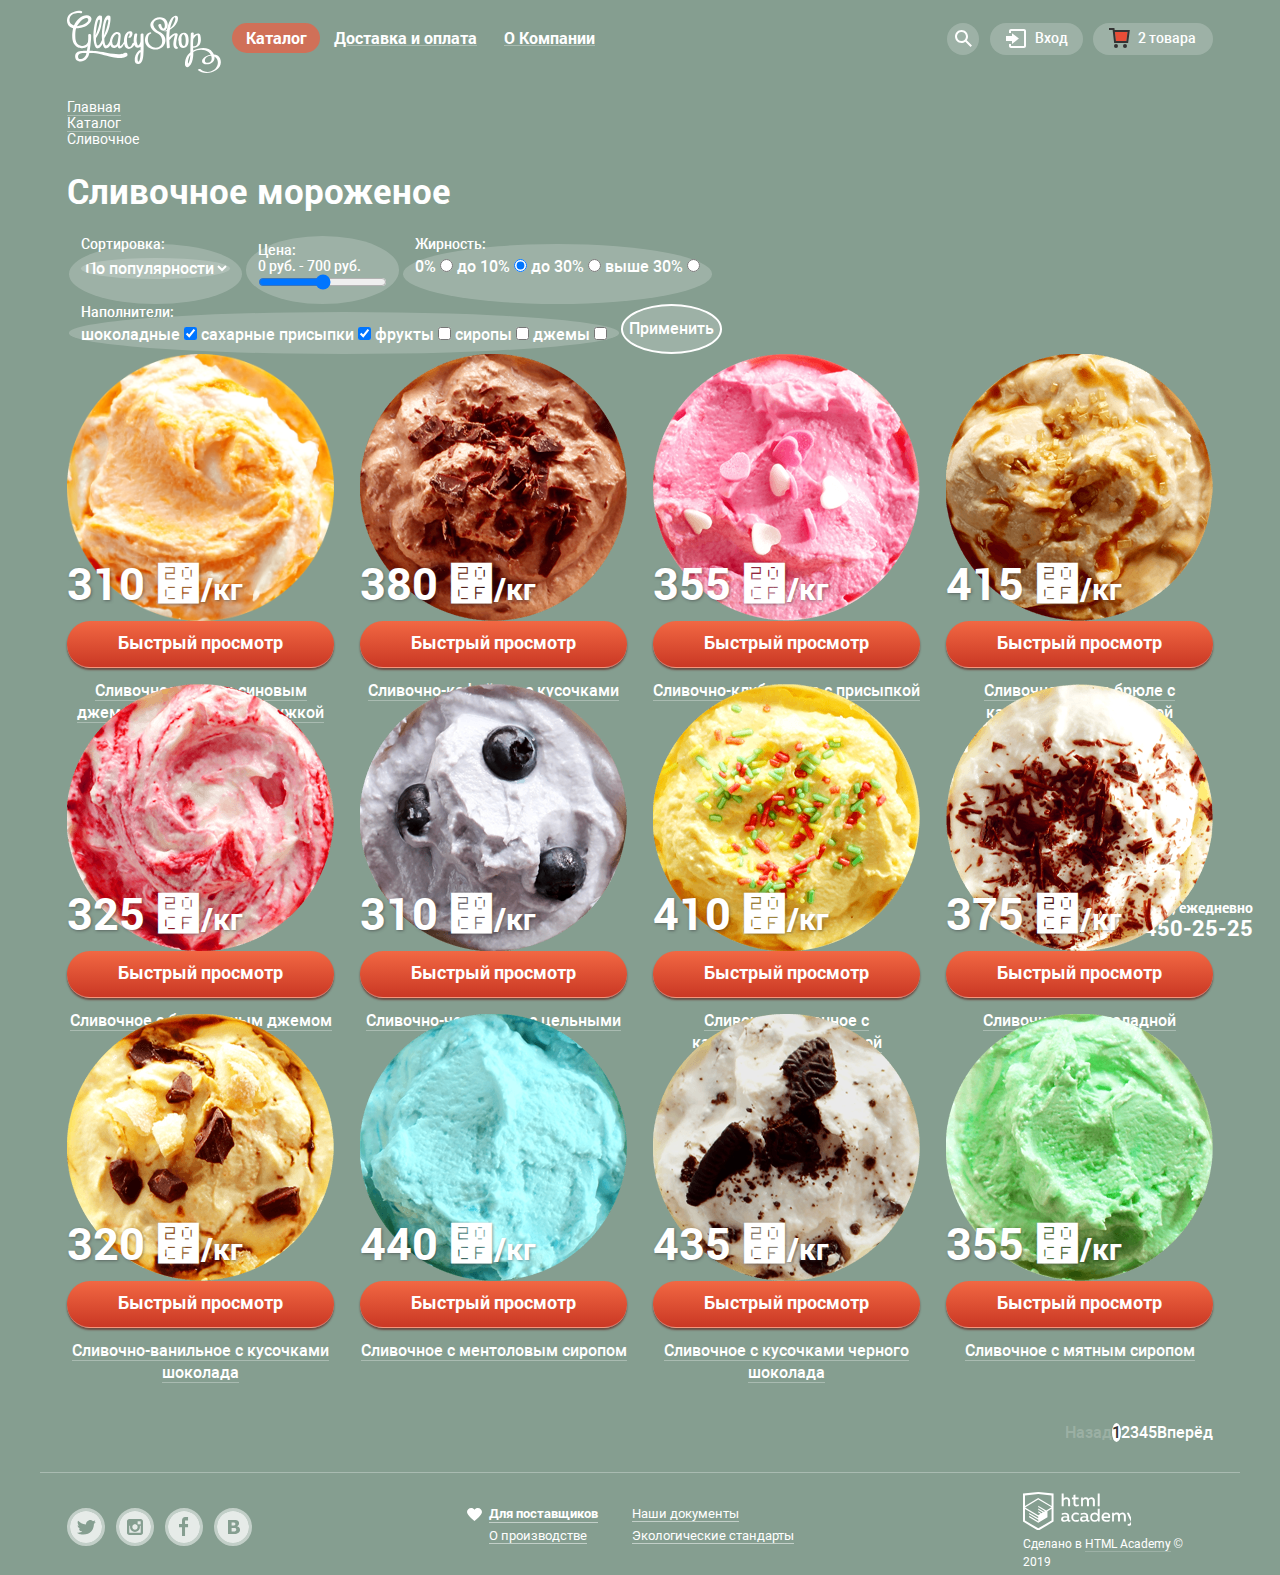
==== catalog.html @ 2c2c7231 "Стилизация корзины в каталоге" ====
<!DOCTYPE html>
<html lang="ru">
  <head>
    <meta charset="utf-8">
    <title>Gllacy Shop - магазин мороженого</title>
    <link href="css/normalize.css" rel="stylesheet" />
    <link href="css/style.css" rel="stylesheet" />
  </head>
  <body class="inner-page">
    <header class="page-header">
      <div class="container">
        <nav class="main-navigation">
          <a class="page-header-logo"href="index.html">
            <img src="img/logo.svg" alt="Gllacy Shop" width="154" height="64">
          </a>
          <ul class="main-menu list-reset">
            <li class="main-menu-item main-menu-item-active"><a href="catalog.html">Каталог</a>
              <ul class="catalog-menu list-reset">
                <li class="catalog-menu-item catalog-menu-novelties"><a href="novelties.html">Новинки</a></li>
                <li class="catalog-menu-item catalog-menu-item-active"><a href="catalog.html">Сливочное</a></li>
                <li class="catalog-menu-item"><a href="catalog.html">Щербеты</a></li>
                <li class="catalog-menu-item"><a href="catalog.html">Фруктовый лёд</a></li>
                <li class="catalog-menu-item"><a href="catalog.html">Мелорин</a></li>
              </ul>
            </li>
            <li class="main-menu-item"><a href="delivery.html">Доставка и оплата</a></li>
            <li class="main-menu-item"><a href="about.html">О Компании</a></li>
          </ul>
          <section class="main-navigation-search" tabindex="0">
            <!--Форма поиска-->
            <div class="main-navigation-section-link-wrapper">
              <a class="main-navigation-search-link" href="search.html" role="heading" aria-level="2">Поиск</a>
            </div>
            <div class="popup popup-search">
              <form action="https://echo.htmlacademy.ru" method="GET">
                <input type="text" name="search" aria-label="Поле поиска" placeholder="Что ищем?">
              </form>
            </div>
          </section>
          <section class="main-navigation-login" tabindex="0">
            <div class="main-navigation-section-link-wrapper">
              <a class="main-navigation-login-link" href="login.html" role="heading" aria-level="2">Вход</a>
            </div>
            <div class="popup popup-login">
              <!--Форма входа-->
              <form action="https://echo.htmlacademy.ru" method="post">
                <p>
                  <label class="visually-hidden" for="user-email">
                    Электронная почта
                  </label>
                  <input id="user-email" type="email" name="user-email" placeholder="Электронная почта">
                </p>
                <p>
                  <label class="visually-hidden" for="user-password">
                    Пароль
                  </label>
                  <input id="user-password" type="password" name="user-password" placeholder="Пароль">
                </p>
                <button class="button" type="submit">Войти</button>
                <div class="popup-login-links">
                  <a class="popup-login-link" href="forget-password.html">Забыли пароль?</a>
                  <a class="popup-login-link" href="registration.html">Новая регистрация</a>
                </div>
              </form>
            </div>
          </section>
          <section class="main-navigation-cart cart-full" tabindex="0">
            <h2 class="visually-hidden">Корзина</h2>
            <div class="main-navigation-section-link-wrapper">
              <a class="main-navigation-cart-link" href="cart.html" aria-label="В корзине 2 товара">2 товара</a>
            </div>
            <div class="popup popup-cart">
              <form class="popup-cart-form" action="https://echo.htmlacademy.ru" method="POST">
                <table>
                  <tr class="visually-hidden">
                    <th>Кнопка удаления из корзины</th>
                    <th>Название товара</th>
                    <th>Количество и цена</th>
                    <th>Стоимость</th>
                  </tr>
                  <tr class="popup-cart-form-item">
                    <td class="popup-cart-form-item-del">
                      <input type="hidden" name="del_product" value="plombir-s-apelsinovim-dzhemom">
                      <button type="button">
                        <span class="visually-hidden">Удалить товар</span>
                      </button>
                    </td>
                    <td class="popup-cart-form-item-name">
                      Пломбир с апельсиновым джемом
                    </td>
                    <td class="popup-cart-form-item-amount-price">
                      <span class="popup-cart-form-item-amount">
                        1,5 кг
                      </span>
                      <span class="popup-cart-form-item-multi-mark">
                        &times;
                      </span>
                      <span class="popup-cart-form-item-price">
                          200 руб.
                      </span>
                    </td>
                    <td class="popup-cart-form-item-cost">
                      300 руб.
                    </td>
                  </tr>
                  <tr class="popup-cart-form-item">
                    <td class="popup-cart-form-item-del">
                      <input type="hidden" name="del_product" value="klubnichnyj-plombir-s-prisypkoj
                      iz-belogo-shokolada">
                      <button type="button">
                        <span class="visually-hidden">Удалить товар</span>
                      </button>
                    </td>
                    <td class="popup-cart-form-item-name">
                      Клубничный пломбир с присыпкой
                      из белого шоколада
                    </td>
                    <td class="popup-cart-form-item-amount-price">
                      <span class="popup-cart-form-item-amount">
                        1,5 кг
                      </span>
                      <span class="popup-cart-form-item-multi-mark">
                        &times;
                      </span>
                      <span class="popup-cart-form-item-price">
                          300 руб.
                      </span>
                    </td>
                    <td class="popup-cart-form-item-cost">
                      450 руб.
                    </td>
                  </tr>
                </table>
                <hr class="popup-cart-form-divider">
                <p class="popup-cart-form-total">Итого: 750 руб.</p>
                <button class="button popup-cart-form-button" type="submit">Оформить заказ</button>
              </form>
            </div>
          </section>
        </nav>
      </div>
      <address class="page-header-contacts">
          <span class="page-header-worktime">С 10 до 20, ежедневно</span>
          <a href="tel:+78124502525">8 812 450-25-25</a>
        </address>
    </header>
    <main class="container">
      <ul class="breadcrumbs list-reset">
        <li><a href="index.html">Главная</a></li>
        <li><a href="catalog.html">Каталог</a></li>
        <li>Сливочное</li>
      </ul>
      <h1 class="page-title">Сливочное мороженое</h1>
      <section class="filter">
        <h2 class="visually-hidden">
          Фильтр товаров
        </h2>
        <!--Фильтр-->
        <form action="https://echo.htmlacademy.ru" method="GET">
          <fieldset class="filter-item filter-sort">
            <legend class="filter-header">Сортировка:</legend>
            <select id="filter-sort" name="filter-sort">
              <option value="popular">По популярности</option>
              <option value="price">По цене</option>
              <option value="new">По новизне</option>
            </select>
          </fieldset>
          <fieldset class="filter-item filter-price">
            <div class="filter-header">
              <legend>Цена:</legend>
              <span class="filter-price-range">
                <output id="filter-price-min" name="filter-price-min">0</output> руб.
                -
                <output id="filter-price-max" name="filter-price-max">700</output> руб.
              </span>
            </div>
            <input type="range" name="filter-price" id="filter-price" min="0" max="700" step="10">
          </fieldset>
          <fieldset class="filter-item filter-fat">
            <legend class="filter-header">Жирность:</legend>
            <label for="filter-fat-0">0%</label>
            <input id="filter-fat-0" type="radio" name="filter-fat" value="0">

            <label for="filter-fat-to10">до 10%</label>
            <input id="filter-fat-to10" type="radio" name="filter-fat" value="to10" checked>

            <label for="filter-fat-to30">до 30%</label>
            <input id="filter-fat-to30" type="radio" name="filter-fat" value="to30">

            <label for="filter-fat-from30">выше 30%</label>
            <input id="filter-fat-from30" type="radio" name="filter-fat" value="from30">
          </fieldset>
          <fieldset class="filter-item filter-fat">
            <legend class="filter-header">Наполнители:</legend>
            <label for="filter-fillers-chock">шоколадные</label>
            <input id="filter-fillers-chock" type="checkbox" name="filter-fillers-chock" checked>

            <label for="filter-fillers-sugar">сахарные присыпки</label>
            <input id="filter-fillers-sugar" type="checkbox" name="filter-fillers-sugar" checked>

            <label for="filter-fillers-fruits">фрукты</label>
            <input id="filter-fillers-fruits" type="checkbox" name="filter-fillers-fruits">

            <label for="filter-fillers-syrup">сиропы</label>
            <input id="filter-fillers-syrup" type="checkbox" name="filter-fillers-syrup">

            <label for="filter-fillers-jam">джемы</label>
            <input id="filter-fillers-jam" type="checkbox" name="filter-fillers-jam">
          </fieldset>
          <button type="submit">Применить</button>
        </form>
      </section>
      <section class="catalog-search-result">
        <h2 class="visually-hidden">Каталог: результаты поиска</h2>
        <ul class="catalog-grid list-reset">
          <li class="catalog-grid-item">
            <h3>
              <a href="product.html">
                Сливочное с апельсиновым джемом и цитрусовой стружкой
              </a>
            </h3>
            <img src="img/product1.png"
              width="267"
              height="267"
              alt="Сливочное с апельсиновым джемом и цитрусовой стружкой">
            <p class="catalog-grid-item-price">310 &#8399;<small>/кг</small></p>
            <a class="button" href="product.html">Быстрый просмотр</a>
          </li>
          <li class="catalog-grid-item">
            <h3>
              <a href="product.html">
                Сливочно-кофейное с кусочками шоколада
              </a>
            </h3>
            <img src="img/product2.png"
              width="267"
              height="267"
              alt="Сливочно-кофейное с кусочками шоколада">
            <p class="catalog-grid-item-price">380 &#8399;<small>/кг</small></p>
            <a class="button" href="product.html">Быстрый просмотр</a>
          </li>
          <li class="catalog-grid-item">
            <h3>
              <a href="product.html">
                Сливочно-клубничное с присыпкой из белого шоколада
              </a>
            </h3>
            <img src="img/product3.png"
              width="267"
              height="267"
              alt="Сливочно-клубничное с присыпкой из белого шоколада">
            <p class="catalog-grid-item-price">355 &#8399;<small>/кг</small></p>
            <a class="button" href="product.html">Быстрый просмотр</a>
          </li>
          <li class="catalog-grid-item">
            <h3>
              <a href="product.html">
                Сливочное крем-брюле с карамельной подливкой
              </a>
            </h3>
            <img src="img/product4.png"
              width="267"
              height="267"
              alt="Сливочное крем-брюле с карамельной подливкой">
            <p class="catalog-grid-item-price">415 &#8399;<small>/кг</small></p>
            <a class="button" href="product.html">Быстрый просмотр</a>
          </li>
          <li class="catalog-grid-item">
            <h3>
              <a href="product.html">
                Сливочное с брусничным джемом
              </a>
            </h3>
            <img src="img/product5.png"
              width="267"
              height="267"
              alt="Сливочное с брусничным джемом">
            <p class="catalog-grid-item-price">325 &#8399;<small>/кг</small></p>
            <a class="button" href="product.html">Быстрый просмотр</a>
          </li>
          <li class="catalog-grid-item">
            <h3>
              <a href="product.html">
                Сливочно-черничное с цельными ягодами черники
              </a>
            </h3>
            <img src="img/product6.png"
              width="267"
              height="267"
              alt="Сливочно-черничное с цельными ягодами черники ">
            <p class="catalog-grid-item-price">310 &#8399;<small>/кг</small></p>
            <a class="button" href="product.html">Быстрый просмотр</a>
          </li>
          <li class="catalog-grid-item">
            <h3>
              <a href="product.html">
                Сливочно-лимонное с карамельной присыпкой
              </a>
            </h3>
            <img src="img/product7.png"
              width="267"
              height="267"
              alt="Сливочно-лимонное с карамельной присыпкой">
            <p class="catalog-grid-item-price">410 &#8399;<small>/кг</small></p>
            <a class="button" href="product.html">Быстрый просмотр</a>
          </li>
          <li class="catalog-grid-item">
            <h3>
              <a href="product.html">
                Сливочное с шоколадной стружкой
              </a>
            </h3>
            <img src="img/product8.png"
              width="267"
              height="267"
              alt="Сливочное с шоколадной стружкой">
            <p class="catalog-grid-item-price">375 &#8399;<small>/кг</small></p>
            <a class="button" href="product.html">Быстрый просмотр</a>
          </li>
          <li class="catalog-grid-item">
            <h3>
              <a href="product.html">
                Сливочно-ванильное с кусочками шоколада
              </a>
            </h3>
            <img src="img/product9.png"
              width="267"
              height="267"
              alt="Сливочно-ванильное с кусочками шоколада">
            <p class="catalog-grid-item-price">320 &#8399;<small>/кг</small></p>
            <a class="button" href="product.html">Быстрый просмотр</a>
          </li>
          <li class="catalog-grid-item">
            <h3>
              <a href="product.html">
                Сливочноe с ментоловым сиропом
              </a>
            </h3>
            <img src="img/product10.png"
              width="267"
              height="267"
              alt="Сливочноe с ментоловым сиропом">
            <p class="catalog-grid-item-price">440 &#8399;<small>/кг</small></p>
            <a class="button" href="product.html">Быстрый просмотр</a>
          </li>
          <li class="catalog-grid-item">
            <h3>
              <a href="product.html">
                Сливочное с кусочками черного шоколада
              </a>
            </h3>
            <img src="img/product11.png"
              width="267"
              height="267"
              alt="Сливочное с кусочками черного шоколада">
            <p class="catalog-grid-item-price">435 &#8399;<small>/кг</small></p>
            <a class="button" href="product.html">Быстрый просмотр</a>
          </li>
          <li class="catalog-grid-item">
            <h3>
              <a href="product.html">
                Сливочное с мятным сиропом
              </a>
            </h3>
            <img src="img/product12.png"
              width="267"
              height="267"
              alt="Сливочное с мятным сиропом">
            <p class="catalog-grid-item-price">355 &#8399;<small>/кг</small></p>
            <a class="button" href="product.html">Быстрый просмотр</a>
          </li>
        </ul>
      </section>
      <ul class="pagination list-reset">
        <li class="pagination-item pagination-item-back pagination-item-disabled"><a>Назад</a></li>
        <li class="pagination-item pagination-item-active"><a>1</a></li>
        <li class="pagination-item"><a href="catalog.html">2</a></li>
        <li class="pagination-item"><a href="catalog.html">3</a></li>
        <li class="pagination-item"><a href="catalog.html">4</a></li>
        <li class="pagination-item"><a href="catalog.html">5</a></li>
        <li class="pagination-item pagination-item-forward"><a href="catalog.html">Вперёд</a></li>
      </ul>
    </main>
    <footer class="page-footer">
      <div class="container">
        <ul class="page-footer-socials list-reset">
          <li><a class="tw-link" href="twitter.com"><span class="visually-hidden">Twitter</span></a></li>
          <li><a class="inst-link" href="instagramm.ru"><span class="visually-hidden">Instagramm</span></a></li>
          <li><a class="fb-link" href="facebook.com"><span class="visually-hidden">Facebook</span></a></li>
          <li><a class="vk-link" href="vk.ru"><span class="visually-hidden">Вконтакте</span></a></li>
        </ul>
        <ul class="page-footer-menu list-reset">
          <li class="page-footer-menu-vendors"><a href="#">Для поставщиков</a></li>
          <li><a href="#">Наши документы</a></li>
          <li><a href="#">О производстве</a></li>
          <li><a href="#">Экологические стандарты</a></li>
        </ul>
        <p class="page-footer-copyright">
          <a class="page-footer-copyright-logo" href="https://htmlacademy.ru/intensive/htmlcss">
            <img src="img/logo-htmlacademy-small.svg" width="108" height="39" alt="Логотип HTML Academy">
          </a>
          Сделано в <a class="page-footer-copyright-text-link" href="https://htmlacademy.ru/intensive/htmlcss">HTML Academy</a> &copy; 2019
        </p>
      </div>
    </footer>
  </body>
</html>
---- css/style.css ----
@font-face {
  font-family: "Roboto";
  src: url("../font/roboto.woff2") format("woff2"),
    url("../font/roboto.woff") format("woff");
  font-weight: 400;
  font-style: normal;
}
@font-face {
  font-family: "Roboto";
  src: url("../font/robotomedium.woff2") format("woff2"),
    url("../font/robotomedium.woff") format("woff");
  font-weight: 500;
  font-style: normal;
}
@font-face {
  font-family: "Roboto";
  src: url("../font/robotobold.woff2") format("woff2"),
    url("../font/robotobold.woff") format("woff");
  font-weight: 700;
  font-style: normal;
}

*, *::before, *::after {
  box-sizing: inherit;
}

body {
  box-sizing: border-box;
  font-family: "Roboto", "Arial", sans-serif;
  font-size: 16px;
  line-height: 22px;
  font-weight: normal;
  color: #fff;
  background-color: #859e90;
}
.inner-page .main {
  font-weight: 500;
}

a {
  text-decoration: none;
}

img {
  max-width: 100%;
  height: auto;
}

.container {
  width: 1200px;
  margin: 0 auto;
  padding: 0 27px;
}

.visually-hidden {
  position: absolute;
  z-index: -1;
  width: 0;
  height: 0;
  padding: 0;
  margin: 0;
  border: none;
  overflow: hidden;
}

.list-reset {
  margin: 0;
  padding: 0;
  list-style: none;
}

.button {
  display: block;
  padding-top: 9px;
  padding-bottom: 13px;
  padding-left: 18px;
  padding-right: 18px;
  font-size: 18px;
  line-height: 24px;
  color: #fff;
  border: none;
  border-radius: 23px;
  font-weight: 700;
  /* Скопировал из Зеплина =) */
  box-shadow: 0px 2px 2px 0 rgba(85, 8, 0, 0.54);
  background-image: linear-gradient(to top, #ca3824, #f26843);
  text-align: center;
}
.button:hover,
.button:focus {
  box-shadow: 0px 1px 2px 0 #ac1000;
  background-image:
    linear-gradient(to top, #e74a35, #f26843),
    linear-gradient(to bottom, rgba(255, 255, 255, 0.2), rgba(255, 255, 255, 0.2));
}
.button:active {
  box-shadow: inset 0px 2px 2px 0 #942718;
  background-image:
    linear-gradient(to bottom, #e74a35, #f26843),
    linear-gradient(to bottom, rgba(0, 0, 0, 0.07), rgba(0, 0, 0, 0.07));
}

.popup,
.modal {
  display: none;
  background-color: #f8f7f4;
  border-radius: 5px;
  box-shadow: 0px 20px 20px 0 rgba(0, 0, 0, 0.4);
  color: #323232;
}
.modal {
  border-radius: 10px;
}
.popup input[type=text],
.popup input[type=password],
.popup input[type=email],
.popup input[type=search],
.popup textarea,
.modal input[type=text],
.modal input[type=password],
.modal input[type=email],
.modal input[type=search],
.modal textarea {
  background-color: #fff;
  border: 1px solid rgba(178, 178, 178, 0.52);
  border-radius: 5px;
  font-size: 14px;
  line-height: 24px;
  font-weight: bold;
}
.popup input[type=text],
.popup input[type=password],
.popup input[type=email],
.popup input[type=search],
.modal input[type=text],
.modal input[type=password],
.modal input[type=email],
.modal input[type=search] {
  height: 44px;
}
.popup input[type=text]:hover,
.popup input[type=password]:hover,
.popup input[type=email]:hover,
.popup input[type=search]:hover,
.popup textarea:hover,
.modal input[type=text]:hover,
.modal input[type=password]:hover,
.modal input[type=email]:hover,
.modal input[type=search]:hover,
.modal textarea:hover {
  border-color: rgba(154, 154, 154, 0.52);
}
.popup input[type=text]:focus,
.popup input[type=password]:focus,
.popup input[type=email]:focus,
.popup input[type=search]:focus,
.popup textarea:focus,
.modal input[type=text]:focus,
.modal input[type=password]:focus,
.modal input[type=email]:focus,
.modal input[type=search]:focus,
.modal textarea:focus {
  border-color: rgba(46, 136, 228, 0.52);
}
.popup a {
  color: #323232;
  border-bottom: 1px solid rgba(50, 50, 50, 0.3);
}
.popup a:hover,
.popup a:focus,
.popup a:active {
  color: #e84d37;
  border-bottom: 1px solid rgba(232, 77, 55, 0.3);
}
.modal-close {
  position: absolute;
  top: 15px;
  right: 16px;
  width: 18px;
  height: 17px;
  background: url("../img/x-big.svg") no-repeat center;
  border: none;
  cursor: pointer;
}

.page-header .container {
  position: relative;
}

.main-navigation {
  display: flex;
  /* padding: 23px 0 17px; */
}

.page-header-logo {
  display: block;
  width: 154px;
  height: 64px;
  margin-top: 10px;
  margin-right: 11px;
}

.main-menu {
  display: flex;
  align-items: flex-start;
}
.main-menu-item {
  position: relative;
  padding-top: 23px;
  padding-bottom: 17px;
}
.main-menu-item > a {
  display: block;
  padding-top: 6px;
  padding-bottom: 6px;
  padding-left: 14px;
  padding-right: 13px;
  font-weight: bold;
  line-height: 18px;
  color: white;
  text-decoration: underline rgba(255, 255, 255, 0.3);
  border-radius: 16px;
}
.main-menu-item:hover > a,
.main-menu-item > a:focus,
.main-menu-item > a:active
/* Почему в таком порядке? */ {
  background-color: #f7f6f3;
  color: #333;
  text-decoration: none;
}
.main-menu-item > a:active {
  background-color: #ededed;
  box-shadow: inset 0px 2px 1px 0 #696969;
}
.main-menu-item-active > a {
  color: #fff;
  background-color: #d07058;
  text-decoration: none;
}
.catalog-menu {
  position: absolute;
  top: calc(100% - 10px);
  left: -8px;
  display: none;
  min-width: 143px;
  background-color: #f8f7f4;
  border-radius: 5px;
  box-shadow: 0px 20px 20px 0 rgba(0, 0, 0, 0.4);
  overflow: hidden;
}
.main-menu-item:hover .catalog-menu {
  display: block;
}
.catalog-menu-item {
  padding-left: 6px;
  padding-right: 9px;
}
.catalog-menu-item a {
  padding-top: 8px;
  padding-bottom: 8px;
  padding-left: 15px;
  display: block;
  color: #323232;
  font-size: 14px;
  line-height: 16px;
  font-weight: 400;
}
.catalog-menu-item:hover,
.catalog-menu-item:focus {
  background-color: #fbded7;
}
.catalog-menu-item:active {
  background-color: #f6b5a5;
}
.catalog-menu-item-active {
  background-color: #d07058;
}
.catalog-menu-novelties a {
  padding-top: 9px;
  padding-bottom: 13px;
  font-weight: 700;
  border-bottom: 1px solid rgba(0, 0, 0, 0.2);
}

.main-navigation-search {
  position: relative;
  margin-left: auto;
  width: 33px;
}
.main-navigation-login {
  position: relative;
  width: 93px;
}
.main-navigation-cart {
  position: relative;
  width: 100px;
}
.main-navigation-login,
.main-navigation-cart {
  margin-left: 10px;
}
.main-navigation-section-link-wrapper {
  padding-top: 23px;
  padding-bottom: 17px;
}
.main-navigation-search-link,
.main-navigation-login-link,
.main-navigation-cart-link {
  position: relative;
  display: block;
  padding-top: 7px;
  padding-bottom: 9px;
  padding-left: 45px;
  padding-right: 17px;
  color: #fff;
  background-color: rgba(255, 255, 255, 0.2);
  border-radius: 16px;
  font-size: 14px;
  line-height: 16px;
  font-weight: 500;
}
.main-navigation-search-link {
  padding: 0;
  width: 32px;
  height: 32px;
  font-size: 0;
}
.main-navigation-search-link::before {
  content: "";
  width: 100%;
  height: 100%;
  position: absolute;
  background: url("../img/search.svg") no-repeat 50% 45%;
}
.main-navigation-search-link:hover::before,
.main-navigation-search-link:focus::before {
  background: url("../img/search2.svg") no-repeat 50% 45%;
}
.main-navigation-search-link:hover,
.main-navigation-login-link:hover,
.main-navigation-search-link:focus,
.main-navigation-login-link:focus {
  color: #323232;
  background-color: #fff;
}
.main-navigation-login-link::before,
.main-navigation-cart-link::before {
  content: "";
  width: 30px;
  height: 30px;
  position: absolute;
  left: 11px;
  top: 0;
  margin-right: 8px;
}
.main-navigation-login-link::before {
  background: url("../img/login.svg") no-repeat center;
}
.main-navigation-login-link:hover::before,
.main-navigation-login-link:focus::before {
  background: url("../img/login2.svg") no-repeat center;
}
.main-navigation-cart-link::before {
  background: url("../img/cart.svg") no-repeat center;
}
.main-navigation-cart.cart-full {
  width: auto;
  min-width: 118px;
}
.cart-full .main-navigation-cart-link::before {
  background: url("../img/cart-full.svg") no-repeat center;
}
.cart-full .main-navigation-cart-link:hover,
.cart-full .main-navigation-cart-link:focus {
  color: #323232;
  background-color: #fff;
}

.main-navigation-search:hover .popup-search,
.main-navigation-search:focus .popup-search {
  display: block;
}
.popup-search {
  position: absolute;
  top: calc(100% - 15px);
  right: 0;
  width: 341px;
  padding: 20px 15px;
}
.popup-search input {
  width: 100%;
  padding-top: 0;
  padding-bottom: 3px;
  padding-left: 13px;
  padding-right: 13px;
}

.main-navigation-login:hover .popup-login,
.main-navigation-login:focus .popup-login {
  display: block;
}
.popup-login {
  position: absolute;
  top: calc(100% - 15px);
  right: 0;
  width: 277px;
  padding-top: 20px;
  padding-bottom: 20px;
  padding-left: 19px;
  padding-right: 17px;
}
.popup-login p {
  margin: 0;
  margin-bottom: 20px;
}
.popup-login input {
  width: 100%;
  padding-top: 0;
  padding-bottom: 3px;
  padding-left: 13px;
  padding-right: 13px;
}
.popup-login .button {
  display: inline-block;
  width: 100px;
  vertical-align: top;
}
.popup-login .popup-login-links {
  display: inline-block;
  width: 120px;
  margin-left: 17px;
  vertical-align: top;
}
.popup-login a {
  font-size: 13px;
  line-height: 24px;
  font-weight: normal;
}

.cart-full:hover .popup-cart,
.cart-full:focus .popup-cart {
  display: block;
}
.popup-cart {
  position: absolute;
  top: calc(100% - 15px);
  right: 0;
  width: 540px;
  padding-top: 20px;
  padding-bottom: 20px;
  padding-left: 15px;
  padding-right: 15px;
  font-size: 13px;
  line-height: 16px;
  font-weight: normal;
}
.popup-cart-form{
  display: flex;
  flex-direction: column;
  align-items: flex-end;
}
.popup-cart table {
  border-collapse: collapse;
  align-self: flex-start;
}
.popup-cart-form-item {
  height: 53px;
  vertical-align: top;
}
.popup-cart-form-item-del {
  position: relative;
  width: 13px;
}
.popup-cart-form-item-del button{
  position: absolute;
  top: 10px;
  left: 50%;
  margin-left: -5.5px;
  width: 11px;
  height: 11px;
  padding: 0;
  border: none;
  background: url("../img/x.svg") no-repeat center;
}
.popup-cart-form-item-name {
  width: 298px;
  position: relative;
  padding-top: 8px;
  padding-bottom: 7px;
  padding-left: 60px;
  padding-right: 6px;
}
.popup-cart-form-item-name::before {
  content: "";
  width: 33px;
  height: 33px;
  position: absolute;
  top: 0;
  left: 13px;
  background: url("../img/product1-mini.png") no-repeat center;
}
.popup-cart-form-item-amount-price {
  padding-top: 8px;
  padding-bottom: 8px;
  padding-left: 8px;
  padding-right: 8px;
  width: 123px;
}
.popup-cart-form-item-multi-mark {
  vertical-align: middle;
}
.popup-cart-form-item-price {
  color: #999;
}
.popup-cart-form-item-cost {
  padding: 8px;
}
.popup-cart-form-divider {
  margin-top: 4px;
  margin-bottom: 13px;
  border: none;
  border-top: 1px solid #cacac7;
  width: 100%;
}
.popup-cart-form-total {
  margin: 0;
  margin-right: -2px;
  margin-bottom: 15px;
  font-size: 15px;
  line-height: 18px;
  font-weight: bold;
}

.page-header-contacts {
  display: flex;
  flex-direction: column;
  align-items: flex-end;
  position: absolute;
  right: 27px;
  top: 100%;
  font-size: 14px;
  line-height: 16px;
  font-weight: bold;
  font-style: normal;
}
.page-header-contacts a {
  font-size: 22px;
  line-height: 24px;
  color: #fff;
}

.slider {
  height: 553px;
  margin-bottom: 20px;
}
.slider-list {
  list-style-type: none;
}
.slider-list h3 {
  margin: 0;
  font-size: 60px;
  line-height: 60px;
  font-weight: 700;
  text-align: center;
}
.slide-1 {
  background-image: url("../img/slide1.png");
  background-repeat: no-repeat;
  background-position: top center;
}
.slider-nav {
  list-style-type: none;
}
.slider-nav-button {
  background-color: transparent;
  border: 1px solid #fff;
  border-radius: 50%;
}
.slider-nav-button:hover,
.slider-nav-button:focus {
  background-color: rgba(248, 247, 244, 0.4);
}
.slider-nav-button:active {
  background-color: #fff;
}
.slide-nav-active button {
  background-color: #fff;
}

.promo {
  display: flex;
  justify-content: space-between;
  margin-bottom: 40px;
}
.promo-item {
  position: relative;
  padding-left: 19px;
  padding-right: 21px;
  padding-top: 13px;
  padding-bottom: 23px;
  width: 560px;
  min-height: 230px;
  background-repeat: no-repeat;
  background-position: 0 0;
  border-radius: 15px;
}
.promo-rasp {
  background-image: url("../img/raspberry.jpg");
}
.promo-chock {
  background-image: url("../img/chockolate.jpg");
}
.promo-item h3 {
  margin: 0;
  margin-bottom: 16px;
  font-size: 35px;
  line-height: 41px;
  font-weight: 700;
}
.promo-item p {
  margin: 0;
  font-size: 18px;
  line-height: 22px;
  font-weight: 700;
}
.promo-item .button {
  position: absolute;
  right: 21px;
  bottom: 23px;
  padding-left: 22px;
  padding-right: 22px;
}

.breadcrumbs {
  margin-top: 25px;
  margin-bottom: 10px;
  font-size: 14px;
  line-height: 16px;
  font-weight: 400;
}
.breadcrumbs a {
  color: #fff;
  border-bottom: 1px solid rgba(255, 255, 255, 0.3);
}
.breadcrumbs a:hover,
.breadcrumbs a:focus,
.breadcrumbs a:active {
  color: #ffbc9e;
  border-bottom: 1px solid #ffbc9e;
}

.page-title {
  margin-bottom: 25px;
  font-size: 35px;
  line-height: 41px;
}

.filter {
  width: 880px;
  font-size: 16px;
  line-height: 18px;
  font-weight: 500;
}
.filter form {
  display: flex;
  flex-wrap: wrap;
}
.filter-item {
  border: none;
  border-radius: 50%;
  background-color: rgba(255, 255, 255, 0.2);
}
.filter-header {
  font-size: 14px;
  line-height: 16px;
}
.filter select,
.filter button {
  font-size: 16px;
  line-height: 18px;
  font-weight: 500;
  color: #fff;
  background-color: rgba(255, 255, 255, 0.2);
  border-radius: 50%;
}
.filter select {
  border: none;
}
.filter select:hover,
.filter button:hover,
.filter select:focus,
.filter button:focus {
  color: #323232;
}
.filter button {
  border: 2px solid #fff;
}
.filter button:hover,
.filter button:focus {
  background-color: #fff;
}
.filter button:active {
  border: none;
  box-shadow: inset 0px 2px 1px 0 #696969;
  background-color: #ededed;
}

.featured-products {
  margin-bottom: 31px;
}

.catalog-search-result {
  margin-bottom: 80px;
}

.catalog-grid {
  display: flex;
  flex-wrap: wrap;
  justify-content: space-between;
}
.catalog-grid-item {
  display: flex;
  flex-direction: column;
  position: relative;
  width: 267px;
  height: 330px;
  /* padding-bottom: 22px; */
}
.catalog-grid-item img {
  width: 267px;
}
.catalog-grid-item:hover,
.catalog-grid-item:focus {
  background-color: rgba(248, 247, 244, 0.2);
  box-shadow: 0px 20px 20px 0 rgba(0, 0, 0, 0.4);
  border-radius: 5px;
}
.catalog-grid-item a {
  color: #fff;
  border-bottom: 1px solid rgba(255, 255, 255, 0.3);
}
.catalog-grid-item h3 {
  order: 1;
  margin: 0;
  margin-top: 12px;
  font-size: 16px;
  line-height: 22px;
  font-weight: 500;
  text-align: center;
}
.catalog-grid-item a:hover,
.catalog-grid-item a:focus,
.catalog-grid-item a:active {
  color: #ffbc9e;
  border-bottom: 1px solid rgba(255, 188, 158, 1);
}
.catalog-grid-item-price {
  margin: 0;
  position: absolute;
  bottom: 73px;
  font-size: 45px;
  line-height: 45px;
  font-weight: bold;
  text-shadow: 0.5px 0.9px 3px rgba(49, 50, 53, 0.5);
}
.catalog-grid-item-price small {
  font-size: 30px;
}

.features {
  min-height: 306px;
  margin-bottom: 39px;
  padding-top: 24px;
  padding-left: 20px;
  padding-right: 20px;
  padding-bottom: 16px;
  border-radius: 15px;
  background-image: url("../img/waffle-pattern-small.jpg");
  background-repeat: repeat;
}
.features-info {
  margin-top: 0;
  margin-bottom: 9px;
  font-size: 24px;
  line-height: 30px;
  font-weight: 500;
  color: #323232;
}
.features-list {
  display: flex;
  flex-wrap: wrap;
  justify-content: space-between;
  color: #323232;
}
.features-list li {
  position: relative;
  padding-top: 12px;
  margin-bottom: 10px;
  padding-left: 57px;
  width: 540px;
}
.features-list li::before {
  content: "";
  position: absolute;
  width: 49px;
  height: 49px;
  top: 0;
  left: 0;
  background-repeat: no-repeat;
  background-position: center;
}
.features-list-icecream::before {
  background-image: url("../img/icecream.svg");
}
.features-list-cow::before {
  background-image: url("../img/cow.svg");
}
.features-list-leave::before {
  background-image: url("../img/leave.svg");
}
.features-list-termo::before {
  background-image: url("../img/termo.svg");
}

.article-subscr-wrapper {
  display: flex;
  justify-content: space-between;
  margin-bottom: 39px;
  min-height: 220px;
}
.article {
  padding-top: 22px;
  padding-left: 20px;
  padding-right: 20px;
  padding-bottom: 22px;
  width: 560px;
  min-height: 220px;
  border-radius: 15px;
  background-image: url("../img/straw-background.jpg");
  background-repeat: no-repeat;
  background-position: right 0 top 0;
}
.article h2 {
  margin: 0;
  margin-bottom: 3px;
  font-size: 16px;
  line-height: 22px;
  font-weight: 500;
  color: #323232;
}
.article a {
  display: block;
  max-width: 300px;
  font-size: 24px;
  line-height: 30px;
  font-weight: 700;
  color: #323232;
  text-decoration: underline;
}
.article a:hover,
.article a:focus,
.article a:active {
  color: #e84d37;
}

.background-wrapper {
  width: 560px;
  /* Сделал через фон, потому что вырезать рамку - это жесть) */
  background-image: url("../img/post-pattern.png");
  background-repeat: repeat;
  padding: 5px;
  min-height: 220px;
  border-radius: 10px;
}
.subscription {
  padding-top: 28px;
  padding-left: 22px;
  padding-right: 22px;
  padding-bottom: 34px;
  background-color: #f8f7f4;
  border-radius: 10px;
}
.subscription-info {
  margin: 0;
  margin-bottom: 36px;
  color: #5a5a5a;
}
.subscription-form {
  display: flex;
  justify-content: space-between;
  align-items: flex-start;
}
.subscription-form input {
  padding-top: 8px;
  padding-bottom: 10px;
  padding-left: 13px;
  padding-right: 13px;
  width: 368px;
  border: 1px solid rgba(178, 178, 178, 0.52);
  border-radius: 5px;
  line-height: 24px;
  font-weight: bold;
  color: #323232;
}
.subscription-form input:hover {
  border-color: rgba(154, 154, 154, 0.52);
}
.subscription-form input:focus {
  border-color: rgba(46, 136, 228, 0.52);
}
.subscription-form .button {
  min-width: 127px;
}

.map {
  position: relative;
  display: flex;
}
.map img {
  margin: 0 auto;
  width: 1200px;
  height: 430px;
}
.map .container {
  position: absolute;
  top: 0;
  left: 50%;
  margin-left: -600px;
  height: 100%;
  display: flex;
  justify-content: flex-end;
  align-items: center;
}
.map-contacts {
  min-height: 305px;
  padding-top: 30px;
  padding-bottom: 29px;
  padding-left: 25px;
  padding-right: 25px;
  width: 302px;
  font-size: 14px;
  line-height: 20px;
  font-style: normal;
  color: #323232;
  background-color: #fff;
  border-radius: 15px;
}
.map-contacts p {
  margin: 0;
  margin-bottom: 18px;
}
.map-contacts .button {
  margin-top: 24px;
}
.map-address {
  font-size: 18px;
  line-height: 24px;
  font-weight: bold;
}
.map-phone {
  display: inline-block;
  margin-top: 3px;
  font-size: 18px;
  line-height: 22px;
  font-weight: bold;
  color: #323232;
}
.map-worktime {
  font-size: 14px;
  line-height: 22px;
}

.pagination {
  display: flex;
  justify-content: flex-end;
}
.pagination-item {
  font-size: 16px;
  line-height: 18px;
  font-weight: 500;
}
.pagination-item a {
  color: #fff;
  border-radius: 50%;
}
.pagination-item a:hover,
.pagination-item a:focus {
  background-color: rgba(255, 255, 255, 0.2);
}
.pagination-item a:active {
  color: #323232;
  background-color: #fff;
}
.pagination-item-active a {
  color: #323232;
  background-color: #fff;
}
.pagination-item-disabled a,
.pagination-item-disabled a:hover,
.pagination-item-disabled a:focus,
.pagination-item-disabled a:active {
  color: rgba(255, 255, 255, 0.2);
  background: none;
}

.page-footer {
  min-height: 103px;
}
.inner-page .page-footer {
  margin-top: 30px;
}
.page-footer .container {
  display: flex;
  /* justify-content: space-between; */
  align-items: flex-start;
  padding-top: 19px;
  border-top: 1px solid rgba(255, 255, 255, 0.3);
}
.page-footer-socials {
  display: flex;
  align-items: center;
}
.page-footer-socials li {
  margin-top: 16px;
  margin-right: 11px;
}
.page-footer-socials a {
  position: relative;
  display: block;
  width: 38px;
  height: 38px;
  background-clip: padding-box;
  border: 3px solid rgba(255, 255, 255, 0.5);
  border-radius: 50%;
}
.page-footer-socials a::before {
  content: "";
  background-repeat: no-repeat;
  background-position: center;
  opacity: 0.8;
  top: 0;
  left: 0;
  bottom: 0;
  right: 0;
  position: absolute;
}
.page-footer-socials a.tw-link::before {
  background-image: url("../img/twitter.svg");
}
.page-footer-socials a.inst-link::before {
  background-image: url("../img/instagramm.svg");
}
.page-footer-socials a.fb-link::before {
  background-image: url("../img/facebook.svg");
}
.page-footer-socials a.vk-link::before {
  background-image: url("../img/vk.svg");
}
.page-footer-socials a:hover::before,
.page-footer-socials a:focus::before {
  opacity: 1;
}
.page-footer-socials a:active::before {
  opacity: 0.9;
}
.page-footer-menu {
  display: flex;
  flex-wrap: wrap;
  list-style-type: none;
  align-items: flex-start;
  width: 350px;
  margin-top: 10px;
  margin-left: 199px;
  margin-right: 212px;
  padding-left: 27px;
}
.page-footer-menu li {
  flex-shrink: 0;
  min-width: 143px;
}
.page-footer-menu a {
  color: #fff;
  font-size: 13px;
  line-height: 18px;
  border-bottom: 1px solid rgba(255, 255, 255, 0.5);
}
.page-footer-menu a:hover,
.page-footer-menu a:focus,
.page-footer-menu a:active {
  color: #ffbc9e;
  border-color: rgba(255, 188, 158, 0.5);
}
.page-footer-menu-vendors a {
  position: relative;
  font-weight: bold;
  border-bottom: 1px solid rgba(255, 255, 255, 0.5);
  color: #fff;
}
.page-footer-menu-vendors a::before {
  content: "";
  width: 15px;
  height: 13px;
  position: absolute;
  top: 4px;
  left: -22px;
  background: url("../img/heart.svg") no-repeat center;
}
.page-footer-copyright {
  margin: 0;
  font-size: 12px;
  line-height: 18px;
}
.page-footer-copyright-logo {
  display: block;
}
.page-footer-copyright-text-link {
  color: #fff;
  border-bottom: 1px solid rgba(254, 254, 254, 0.2);
}
.page-footer-copyright-text-link:hover,
.page-footer-copyright-text-link:focus,
.page-footer-copyright-text-link:active {
  color: #ffbc9e;
  border-bottom: 1px solid #ffbc9e;
}

/* .modal-overlay {
  position: absolute;
  top: 0;
  bottom: 0;
  right: 0;
  left: 0;
} */
.modal-feedback {
  /* display: block; */
  position: fixed;
  top: 338px;
  left: 50%;
  margin-left: -237px;
  padding-top: 15px;
  padding-bottom: 27px;
  padding-left: 24px;
  padding-right: 25px;
  width: 477px;
  font-size: 24px;
  line-height: 28px;
  color: #323232;
  font-weight: 500;
}
.modal-feedback p {
  margin: 0;
  margin-bottom: 20px;
}
.modal-feedback input[type="text"],
.modal-feedback input[type="email"] {
  padding-top: 0;
  padding-bottom: 2px;
  padding-left: 14px;
  padding-right: 14px;
  width: 267px;
  font-size: 16px;
}
.modal-feedback textarea {
  width: 100%;
  padding-top: 6px;
  padding-bottom: 10px;
  padding-left: 14px;
  padding-right: 14px;
  margin-bottom: 5px;
  font-size: 16px;
}
.modal-feedback .button-aligner {
  text-align: right;
}
.modal-feedback .button {
  display: inline-block;
  width: 139px;
}
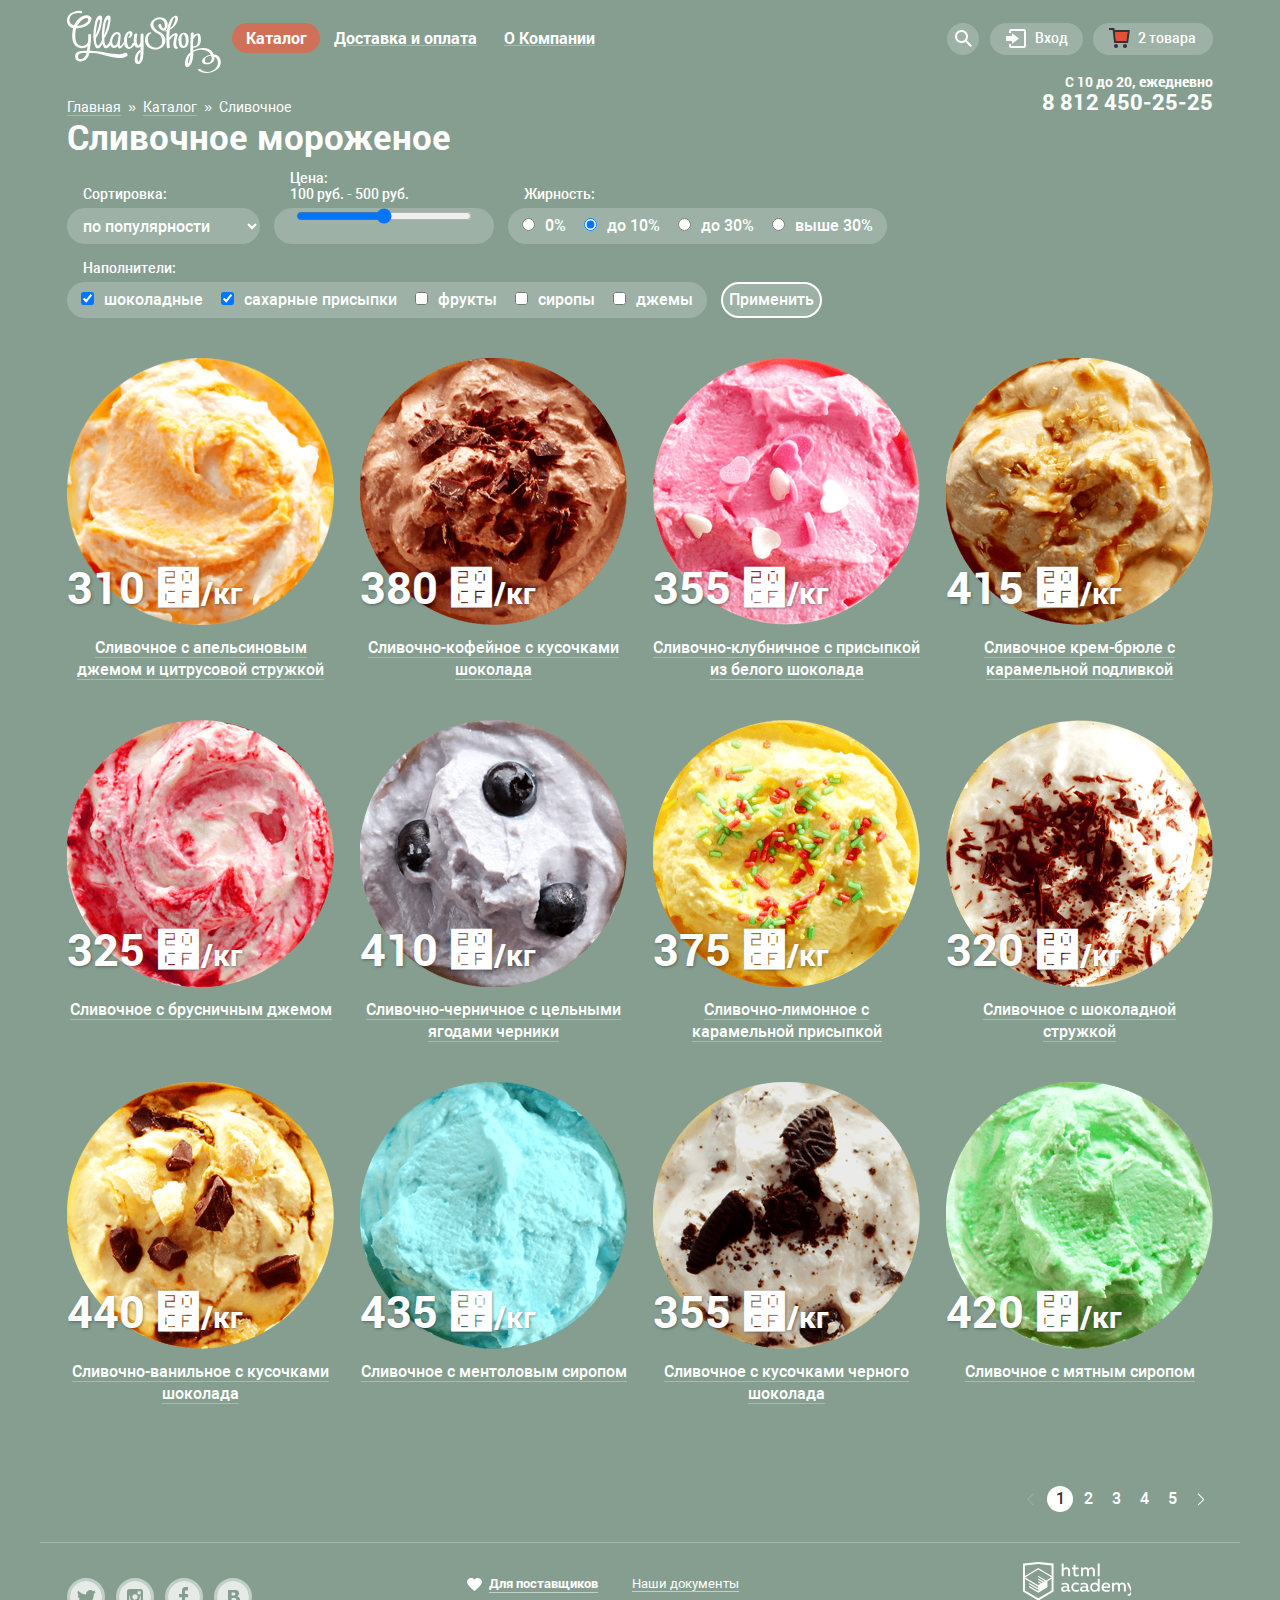
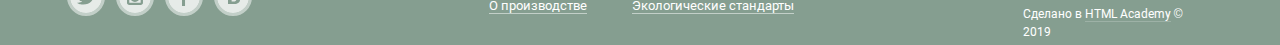
==== commit 83147afe: "Завершена стилизация каталога, кроме элементов формы и наведения на карточку товара" ====
--- a/catalog.html
+++ b/catalog.html
@@ -10,7 +10,7 @@
     <header class="page-header">
       <div class="container">
         <nav class="main-navigation">
-          <a class="page-header-logo"href="index.html">
+          <a class="page-header-logo" href="index.html">
             <img src="img/logo.svg" alt="Gllacy Shop" width="154" height="64">
           </a>
           <ul class="main-menu list-reset">
@@ -27,9 +27,10 @@
             <li class="main-menu-item"><a href="about.html">О Компании</a></li>
           </ul>
           <section class="main-navigation-search" tabindex="0">
+            <h2 class="visually-hidden">Поиск</h2>
             <!--Форма поиска-->
             <div class="main-navigation-section-link-wrapper">
-              <a class="main-navigation-search-link" href="search.html" role="heading" aria-level="2">Поиск</a>
+              <a class="main-navigation-search-link" href="search.html">Поиск</a>
             </div>
             <div class="popup popup-search">
               <form action="https://echo.htmlacademy.ru" method="GET">
@@ -38,8 +39,9 @@
             </div>
           </section>
           <section class="main-navigation-login" tabindex="0">
+            <h2 class="visually-hidden">Вход</h2>
             <div class="main-navigation-section-link-wrapper">
-              <a class="main-navigation-login-link" href="login.html" role="heading" aria-level="2">Вход</a>
+              <a class="main-navigation-login-link" href="login.html">Вход</a>
             </div>
             <div class="popup popup-login">
               <!--Форма входа-->
@@ -138,11 +140,11 @@
             </div>
           </section>
         </nav>
-      </div>
-      <address class="page-header-contacts">
+        <address class="page-header-contacts">
           <span class="page-header-worktime">С 10 до 20, ежедневно</span>
           <a href="tel:+78124502525">8 812 450-25-25</a>
         </address>
+      </div>
     </header>
     <main class="container">
       <ul class="breadcrumbs list-reset">
@@ -160,52 +162,59 @@
           <fieldset class="filter-item filter-sort">
             <legend class="filter-header">Сортировка:</legend>
             <select id="filter-sort" name="filter-sort">
-              <option value="popular">По популярности</option>
-              <option value="price">По цене</option>
-              <option value="new">По новизне</option>
+              <option value="popular">по популярности</option>
+              <option value="price">по цене</option>
+              <option value="new">по новизне</option>
             </select>
           </fieldset>
           <fieldset class="filter-item filter-price">
             <div class="filter-header">
               <legend>Цена:</legend>
               <span class="filter-price-range">
-                <output id="filter-price-min" name="filter-price-min">0</output> руб.
+                <output id="filter-price-min" name="filter-price-min">100</output> руб.
                 -
-                <output id="filter-price-max" name="filter-price-max">700</output> руб.
+                <output id="filter-price-max" name="filter-price-max">500</output> руб.
               </span>
+            </div>
+            <div class="multiple-range">
+              <div class="multiple-range-handler-1"></div>
+              <div class="multiple-range-handler-2"></div>
             </div>
             <input type="range" name="filter-price" id="filter-price" min="0" max="700" step="10">
           </fieldset>
           <fieldset class="filter-item filter-fat">
             <legend class="filter-header">Жирность:</legend>
+
+            <input id="filter-fat-0" type="radio" name="filter-fat" value="0">
             <label for="filter-fat-0">0%</label>
-            <input id="filter-fat-0" type="radio" name="filter-fat" value="0">
-
+
+            <input id="filter-fat-to10" type="radio" name="filter-fat" value="to10" checked>
             <label for="filter-fat-to10">до 10%</label>
-            <input id="filter-fat-to10" type="radio" name="filter-fat" value="to10" checked>
-
+
+            <input id="filter-fat-to30" type="radio" name="filter-fat" value="to30">
             <label for="filter-fat-to30">до 30%</label>
-            <input id="filter-fat-to30" type="radio" name="filter-fat" value="to30">
-
+
+            <input id="filter-fat-from30" type="radio" name="filter-fat" value="from30">
             <label for="filter-fat-from30">выше 30%</label>
-            <input id="filter-fat-from30" type="radio" name="filter-fat" value="from30">
           </fieldset>
           <fieldset class="filter-item filter-fat">
             <legend class="filter-header">Наполнители:</legend>
+
+            <input id="filter-fillers-chock" type="checkbox" name="filter-fillers-chock" checked>
             <label for="filter-fillers-chock">шоколадные</label>
-            <input id="filter-fillers-chock" type="checkbox" name="filter-fillers-chock" checked>
-
+
+            <input id="filter-fillers-sugar" type="checkbox" name="filter-fillers-sugar" checked>
             <label for="filter-fillers-sugar">сахарные присыпки</label>
-            <input id="filter-fillers-sugar" type="checkbox" name="filter-fillers-sugar" checked>
-
+
+            <input id="filter-fillers-fruits" type="checkbox" name="filter-fillers-fruits">
             <label for="filter-fillers-fruits">фрукты</label>
-            <input id="filter-fillers-fruits" type="checkbox" name="filter-fillers-fruits">
-
+
+            <input id="filter-fillers-syrup" type="checkbox" name="filter-fillers-syrup">
             <label for="filter-fillers-syrup">сиропы</label>
-            <input id="filter-fillers-syrup" type="checkbox" name="filter-fillers-syrup">
-
+
+            <input id="filter-fillers-jam" type="checkbox" name="filter-fillers-jam">
             <label for="filter-fillers-jam">джемы</label>
-            <input id="filter-fillers-jam" type="checkbox" name="filter-fillers-jam">
+
           </fieldset>
           <button type="submit">Применить</button>
         </form>
@@ -288,7 +297,7 @@
               width="267"
               height="267"
               alt="Сливочно-черничное с цельными ягодами черники ">
-            <p class="catalog-grid-item-price">310 &#8399;<small>/кг</small></p>
+            <p class="catalog-grid-item-price">410 &#8399;<small>/кг</small></p>
             <a class="button" href="product.html">Быстрый просмотр</a>
           </li>
           <li class="catalog-grid-item">
@@ -301,7 +310,7 @@
               width="267"
               height="267"
               alt="Сливочно-лимонное с карамельной присыпкой">
-            <p class="catalog-grid-item-price">410 &#8399;<small>/кг</small></p>
+            <p class="catalog-grid-item-price">375 &#8399;<small>/кг</small></p>
             <a class="button" href="product.html">Быстрый просмотр</a>
           </li>
           <li class="catalog-grid-item">
@@ -314,7 +323,7 @@
               width="267"
               height="267"
               alt="Сливочное с шоколадной стружкой">
-            <p class="catalog-grid-item-price">375 &#8399;<small>/кг</small></p>
+            <p class="catalog-grid-item-price">320 &#8399;<small>/кг</small></p>
             <a class="button" href="product.html">Быстрый просмотр</a>
           </li>
           <li class="catalog-grid-item">
@@ -327,7 +336,7 @@
               width="267"
               height="267"
               alt="Сливочно-ванильное с кусочками шоколада">
-            <p class="catalog-grid-item-price">320 &#8399;<small>/кг</small></p>
+            <p class="catalog-grid-item-price">440 &#8399;<small>/кг</small></p>
             <a class="button" href="product.html">Быстрый просмотр</a>
           </li>
           <li class="catalog-grid-item">
@@ -340,7 +349,7 @@
               width="267"
               height="267"
               alt="Сливочноe с ментоловым сиропом">
-            <p class="catalog-grid-item-price">440 &#8399;<small>/кг</small></p>
+            <p class="catalog-grid-item-price">435 &#8399;<small>/кг</small></p>
             <a class="button" href="product.html">Быстрый просмотр</a>
           </li>
           <li class="catalog-grid-item">
@@ -353,7 +362,7 @@
               width="267"
               height="267"
               alt="Сливочное с кусочками черного шоколада">
-            <p class="catalog-grid-item-price">435 &#8399;<small>/кг</small></p>
+            <p class="catalog-grid-item-price">355 &#8399;<small>/кг</small></p>
             <a class="button" href="product.html">Быстрый просмотр</a>
           </li>
           <li class="catalog-grid-item">
@@ -366,19 +375,25 @@
               width="267"
               height="267"
               alt="Сливочное с мятным сиропом">
-            <p class="catalog-grid-item-price">355 &#8399;<small>/кг</small></p>
+            <p class="catalog-grid-item-price">420 &#8399;<small>/кг</small></p>
             <a class="button" href="product.html">Быстрый просмотр</a>
           </li>
         </ul>
       </section>
       <ul class="pagination list-reset">
-        <li class="pagination-item pagination-item-back pagination-item-disabled"><a>Назад</a></li>
+        <li class="pagination-item pagination-item-back pagination-item-disabled">
+          <a><span class="visually-hidden">Назад</span></a>
+        </li>
         <li class="pagination-item pagination-item-active"><a>1</a></li>
         <li class="pagination-item"><a href="catalog.html">2</a></li>
         <li class="pagination-item"><a href="catalog.html">3</a></li>
         <li class="pagination-item"><a href="catalog.html">4</a></li>
         <li class="pagination-item"><a href="catalog.html">5</a></li>
-        <li class="pagination-item pagination-item-forward"><a href="catalog.html">Вперёд</a></li>
+        <li class="pagination-item pagination-item-forward">
+          <a href="catalog.html">
+            <span class="visually-hidden">Вперёд</span>
+          </a>
+        </li>
       </ul>
     </main>
     <footer class="page-footer">
--- a/css/style.css
+++ b/css/style.css
@@ -633,11 +633,23 @@
 }
 
 .breadcrumbs {
+  display: flex;
+  justify-content: flex-start;
   margin-top: 25px;
-  margin-bottom: 10px;
+  margin-bottom: 1px;
   font-size: 14px;
   line-height: 16px;
   font-weight: 400;
+}
+.breadcrumbs li:not(:last-child) {
+  padding-right: 22px;
+  position: relative;
+}
+.breadcrumbs li:not(:last-child)::after {
+  content: "»";
+  position: absolute;
+  right: 7px;
+
 }
 .breadcrumbs a {
   color: #fff;
@@ -651,29 +663,72 @@
 }
 
 .page-title {
-  margin-bottom: 25px;
+  margin: 0;
+  margin-bottom: 13px;
   font-size: 35px;
   line-height: 41px;
 }
 
 .filter {
-  width: 880px;
+  /* width: 880px; */
   font-size: 16px;
   line-height: 18px;
   font-weight: 500;
+  margin-bottom: 40px;
 }
 .filter form {
   display: flex;
   flex-wrap: wrap;
 }
 .filter-item {
+  position: relative;
+  min-height: 36px;
+  margin: 0;
+  margin-top: 38px;
+  margin-right: 14px;
+  padding: 0;
   border: none;
-  border-radius: 50%;
+  border-radius: 18px;
   background-color: rgba(255, 255, 255, 0.2);
 }
 .filter-header {
+  position: absolute;
+  bottom: calc(100% + 6px);
+  left: 16px;
   font-size: 14px;
   line-height: 16px;
+}
+.filter-sort {
+  background: none;
+}
+.filter-price {
+  width: 220px;
+  padding-left: 22px;
+  padding-right: 22px;
+}
+.filter-fat,
+.filter-fillers {
+  padding-top: 9px;
+  padding-bottom: 8px;
+  padding-left: 14px;
+}
+.filter-fat label,
+.filter-fillers label {
+  margin-left: 6px;
+  margin-right: 14px;
+}
+.filter-sort select {
+  min-width: 193px;
+  padding-top: 8px;
+  padding-bottom: 7px;
+  padding-left: 12px;
+  padding-right: 10px;
+}
+.filter-price legend {
+  display: inline-block;
+}
+.filter-price input {
+  width: 100%;
 }
 .filter select,
 .filter button {
@@ -682,9 +737,7 @@
   font-weight: 500;
   color: #fff;
   background-color: rgba(255, 255, 255, 0.2);
-  border-radius: 50%;
-}
-.filter select {
+  border-radius: 18px;
   border: none;
 }
 .filter select:hover,
@@ -694,7 +747,9 @@
   color: #323232;
 }
 .filter button {
+  min-height: 36px;
   border: 2px solid #fff;
+  align-self: flex-end;
 }
 .filter button:hover,
 .filter button:focus {
@@ -711,7 +766,7 @@
 }
 
 .catalog-search-result {
-  margin-bottom: 80px;
+  margin-bottom: 42px;
 }
 
 .catalog-grid {
@@ -724,7 +779,8 @@
   flex-direction: column;
   position: relative;
   width: 267px;
-  height: 330px;
+  min-height: 330px;
+  margin-bottom: 32px;
   /* padding-bottom: 22px; */
 }
 .catalog-grid-item img {
@@ -766,6 +822,9 @@
 }
 .catalog-grid-item-price small {
   font-size: 30px;
+}
+.catalog-grid-item .button {
+  display: none;
 }
 
 .features {
@@ -979,11 +1038,67 @@
   font-size: 16px;
   line-height: 18px;
   font-weight: 500;
+  margin-left: 2px;
 }
 .pagination-item a {
+  position: relative;
+  display: flex;
+  justify-content: center;
+  align-items: center;
+  width: 26px;
+  height: 26px;
   color: #fff;
   border-radius: 50%;
 }
+.pagination-item-back a::before,
+.pagination-item-back a::after {
+  content: "";
+  display: block;
+  position: absolute;
+  width: 8px;
+  height: 1px;
+  background-color: #fff;
+  left: 50%;
+  margin-left: -4px;
+  transform-origin: top left;
+}
+.pagination-item-back a::before {
+  transform: rotate(45deg);
+}
+.pagination-item-back a::after {
+  transform: translate(-0.5px) rotate(-45deg);
+}
+.pagination-item-forward a::before,
+.pagination-item-forward a::after {
+  content: "";
+  display: block;
+  position: absolute;
+  width: 8px;
+  height: 1px;
+  background-color: #fff;
+  left: 50%;
+  margin-left: -4px;
+  transform-origin: top right;
+}
+.pagination-item-forward a::before {
+  transform: rotate(45deg);
+}
+.pagination-item-forward a::after {
+  transform: translate(-0.5px) rotate(-45deg);
+}
+/* .pagination-item-back::before,
+.pagination-item-forward::before {
+  content: "";
+  display: block;
+  position: absolute;
+  width: 26px;
+  height: 26px;
+  background: url("../img/arrow-left.svg") no-repeat center;
+}
+.pagination-item-forward::before {
+  background: url("../img/arrow-right.svg") no-repeat center;
+} */
+
 .pagination-item a:hover,
 .pagination-item a:focus {
   background-color: rgba(255, 255, 255, 0.2);
@@ -991,6 +1106,10 @@
 .pagination-item a:active {
   color: #323232;
   background-color: #fff;
+}
+.pagination-item a:active::before,
+.pagination-item a:active::after {
+  background-color: #323232;
 }
 .pagination-item-active a {
   color: #323232;
@@ -1000,7 +1119,7 @@
 .pagination-item-disabled a:hover,
 .pagination-item-disabled a:focus,
 .pagination-item-disabled a:active {
-  color: rgba(255, 255, 255, 0.2);
+  opacity: 0.2;
   background: none;
 }
 
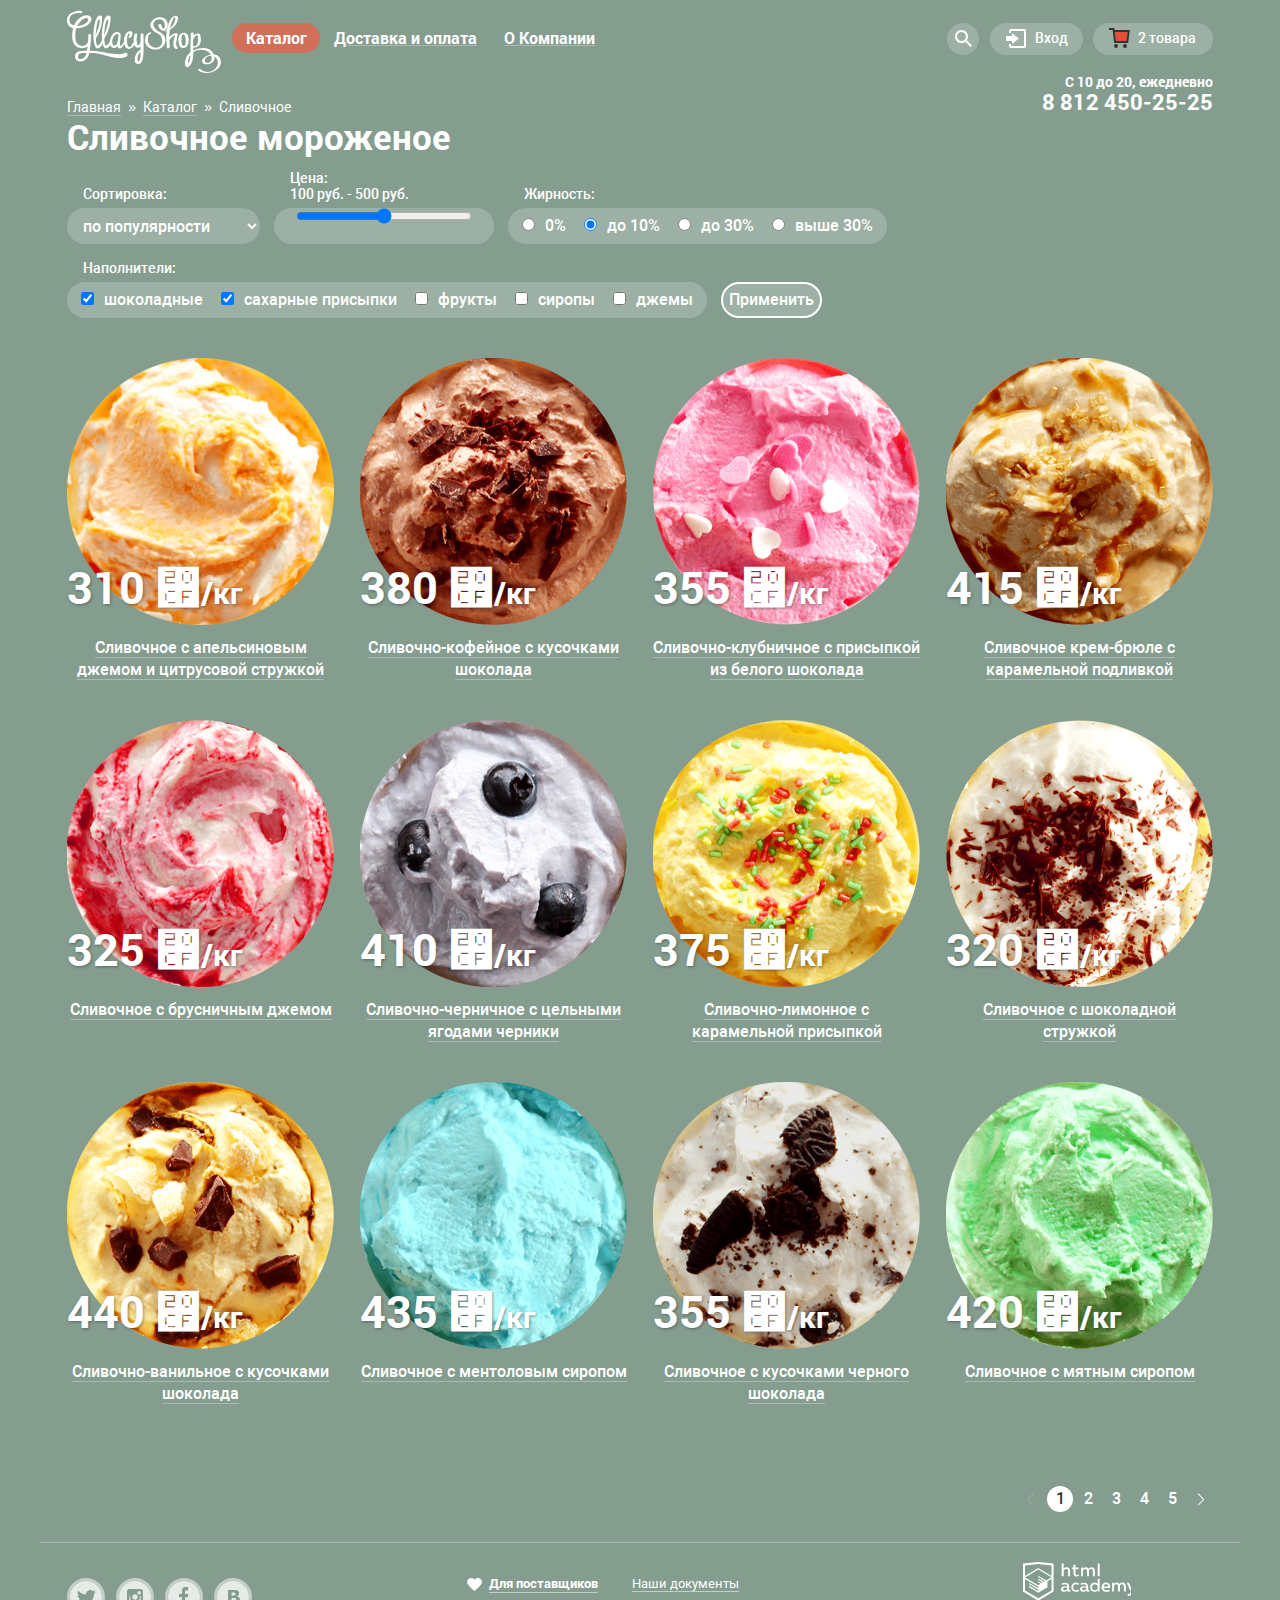
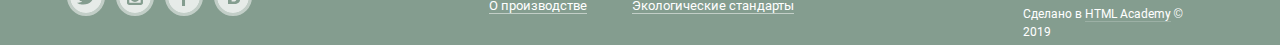
==== commit aaa782e2: "Сделал слайдер и эффект при наведении на карточку товара" ====
--- a/catalog.html
+++ b/catalog.html
@@ -1,12 +1,13 @@
 <!DOCTYPE html>
 <html lang="ru">
-  <head>
-    <meta charset="utf-8">
-    <title>Gllacy Shop - магазин мороженого</title>
-    <link href="css/normalize.css" rel="stylesheet" />
-    <link href="css/style.css" rel="stylesheet" />
-  </head>
-  <body class="inner-page">
+<head>
+  <meta charset="utf-8">
+  <title>Gllacy Shop - магазин мороженого</title>
+  <link href="css/normalize.css" rel="stylesheet" />
+  <link href="css/style.css" rel="stylesheet" />
+</head>
+<body class="inner-page">
+  <div class="background-holder">
     <header class="page-header">
       <div class="container">
         <nav class="main-navigation">
@@ -233,7 +234,9 @@
               height="267"
               alt="Сливочное с апельсиновым джемом и цитрусовой стружкой">
             <p class="catalog-grid-item-price">310 &#8399;<small>/кг</small></p>
-            <a class="button" href="product.html">Быстрый просмотр</a>
+            <div class="catalog-hover-effect">
+              <a class="button" href="product.html">Быстрый просмотр</a>
+            </div>
           </li>
           <li class="catalog-grid-item">
             <h3>
@@ -246,7 +249,9 @@
               height="267"
               alt="Сливочно-кофейное с кусочками шоколада">
             <p class="catalog-grid-item-price">380 &#8399;<small>/кг</small></p>
-            <a class="button" href="product.html">Быстрый просмотр</a>
+            <div class="catalog-hover-effect">
+              <a class="button" href="product.html">Быстрый просмотр</a>
+            </div>
           </li>
           <li class="catalog-grid-item">
             <h3>
@@ -259,7 +264,9 @@
               height="267"
               alt="Сливочно-клубничное с присыпкой из белого шоколада">
             <p class="catalog-grid-item-price">355 &#8399;<small>/кг</small></p>
-            <a class="button" href="product.html">Быстрый просмотр</a>
+            <div class="catalog-hover-effect">
+              <a class="button" href="product.html">Быстрый просмотр</a>
+            </div>
           </li>
           <li class="catalog-grid-item">
             <h3>
@@ -272,7 +279,9 @@
               height="267"
               alt="Сливочное крем-брюле с карамельной подливкой">
             <p class="catalog-grid-item-price">415 &#8399;<small>/кг</small></p>
-            <a class="button" href="product.html">Быстрый просмотр</a>
+            <div class="catalog-hover-effect">
+              <a class="button" href="product.html">Быстрый просмотр</a>
+            </div>
           </li>
           <li class="catalog-grid-item">
             <h3>
@@ -285,7 +294,9 @@
               height="267"
               alt="Сливочное с брусничным джемом">
             <p class="catalog-grid-item-price">325 &#8399;<small>/кг</small></p>
-            <a class="button" href="product.html">Быстрый просмотр</a>
+            <div class="catalog-hover-effect">
+              <a class="button" href="product.html">Быстрый просмотр</a>
+            </div>
           </li>
           <li class="catalog-grid-item">
             <h3>
@@ -298,7 +309,9 @@
               height="267"
               alt="Сливочно-черничное с цельными ягодами черники ">
             <p class="catalog-grid-item-price">410 &#8399;<small>/кг</small></p>
-            <a class="button" href="product.html">Быстрый просмотр</a>
+            <div class="catalog-hover-effect">
+              <a class="button" href="product.html">Быстрый просмотр</a>
+            </div>
           </li>
           <li class="catalog-grid-item">
             <h3>
@@ -311,7 +324,9 @@
               height="267"
               alt="Сливочно-лимонное с карамельной присыпкой">
             <p class="catalog-grid-item-price">375 &#8399;<small>/кг</small></p>
-            <a class="button" href="product.html">Быстрый просмотр</a>
+            <div class="catalog-hover-effect">
+              <a class="button" href="product.html">Быстрый просмотр</a>
+            </div>
           </li>
           <li class="catalog-grid-item">
             <h3>
@@ -324,7 +339,9 @@
               height="267"
               alt="Сливочное с шоколадной стружкой">
             <p class="catalog-grid-item-price">320 &#8399;<small>/кг</small></p>
-            <a class="button" href="product.html">Быстрый просмотр</a>
+            <div class="catalog-hover-effect">
+              <a class="button" href="product.html">Быстрый просмотр</a>
+            </div>
           </li>
           <li class="catalog-grid-item">
             <h3>
@@ -337,7 +354,9 @@
               height="267"
               alt="Сливочно-ванильное с кусочками шоколада">
             <p class="catalog-grid-item-price">440 &#8399;<small>/кг</small></p>
-            <a class="button" href="product.html">Быстрый просмотр</a>
+            <div class="catalog-hover-effect">
+              <a class="button" href="product.html">Быстрый просмотр</a>
+            </div>
           </li>
           <li class="catalog-grid-item">
             <h3>
@@ -350,7 +369,9 @@
               height="267"
               alt="Сливочноe с ментоловым сиропом">
             <p class="catalog-grid-item-price">435 &#8399;<small>/кг</small></p>
-            <a class="button" href="product.html">Быстрый просмотр</a>
+            <div class="catalog-hover-effect">
+              <a class="button" href="product.html">Быстрый просмотр</a>
+            </div>
           </li>
           <li class="catalog-grid-item">
             <h3>
@@ -363,7 +384,9 @@
               height="267"
               alt="Сливочное с кусочками черного шоколада">
             <p class="catalog-grid-item-price">355 &#8399;<small>/кг</small></p>
-            <a class="button" href="product.html">Быстрый просмотр</a>
+            <div class="catalog-hover-effect">
+              <a class="button" href="product.html">Быстрый просмотр</a>
+            </div>
           </li>
           <li class="catalog-grid-item">
             <h3>
@@ -376,7 +399,9 @@
               height="267"
               alt="Сливочное с мятным сиропом">
             <p class="catalog-grid-item-price">420 &#8399;<small>/кг</small></p>
-            <a class="button" href="product.html">Быстрый просмотр</a>
+            <div class="catalog-hover-effect">
+              <a class="button" href="product.html">Быстрый просмотр</a>
+            </div>
           </li>
         </ul>
       </section>
@@ -418,5 +443,6 @@
         </p>
       </div>
     </footer>
-  </body>
+  </div>
+</body>
 </html>
--- a/css/style.css
+++ b/css/style.css
@@ -31,7 +31,6 @@
   line-height: 22px;
   font-weight: normal;
   color: #fff;
-  background-color: #859e90;
 }
 .inner-page .main {
   font-weight: 500;
@@ -44,6 +43,30 @@
 img {
   max-width: 100%;
   height: auto;
+}
+
+.background-holder {
+  background-color: #849d8f;
+  background-image: url("../img/slide1.png");
+  background-repeat: no-repeat;
+  background-position: center top;
+}
+
+#slider-nav1:checked ~ .background-holder {
+  background-color: #849d8f;
+  background-image: url("../img/slide1.png");
+}
+#slider-nav2:checked ~ .background-holder {
+  background-color: #8996a6;
+  background-image: url("../img/slide2.png");
+}
+#slider-nav3:checked ~ .background-holder {
+  background-color: #9d8b84;
+  background-image: url("../img/slide3.png");
+}
+
+.inner-page .background-holder {
+  background-image: none;
 }
 
 .container {
@@ -85,6 +108,7 @@
   box-shadow: 0px 2px 2px 0 rgba(85, 8, 0, 0.54);
   background-image: linear-gradient(to top, #ca3824, #f26843);
   text-align: center;
+  cursor: pointer;
 }
 .button:hover,
 .button:focus {
@@ -107,6 +131,7 @@
   border-radius: 5px;
   box-shadow: 0px 20px 20px 0 rgba(0, 0, 0, 0.4);
   color: #323232;
+  z-index: 10;
 }
 .modal {
   border-radius: 10px;
@@ -248,6 +273,7 @@
   border-radius: 5px;
   box-shadow: 0px 20px 20px 0 rgba(0, 0, 0, 0.4);
   overflow: hidden;
+  z-index: 3;
 }
 .main-menu-item:hover .catalog-menu {
   display: block;
@@ -543,6 +569,7 @@
   line-height: 16px;
   font-weight: bold;
   font-style: normal;
+  z-index: 5;
 }
 .page-header-contacts a {
   font-size: 22px;
@@ -551,41 +578,91 @@
 }
 
 .slider {
-  height: 553px;
-  margin-bottom: 20px;
+  margin-bottom: 40px;
+  position: relative;
 }
 .slider-list {
+  position: relative;
+  min-height: 533px;
   list-style-type: none;
 }
-.slider-list h3 {
-  margin: 0;
+.slider-item {
+  display: flex;
+  flex-direction: column;
+  justify-content: flex-end;
+  align-items: center;
+}
+.slider-item h3 {
+  position: absolute;
+  bottom: 90px;
+  max-width: 670px;
+  margin: 0;
+  margin-bottom: 8px;
+  margin-top: auto;
   font-size: 60px;
   line-height: 60px;
   font-weight: 700;
   text-align: center;
 }
+.slider-item .button {
+  min-width: 280px;
+  font-size: 32px;
+  line-height: 44px;
+  font-weight: 700;
+  border-radius: 32px;
+}
+
 .slide-1 {
+  position: absolute;
+  top: 0;
+  bottom: 0;
+  left: 0;
+  right: 0;
+}
+/* .slide-1 {
   background-image: url("../img/slide1.png");
   background-repeat: no-repeat;
   background-position: top center;
-}
+} */
+.slide-2, .slide-3 {
+  display: none;
+}
+
 .slider-nav {
-  list-style-type: none;
+  position: absolute;
+  left: 1px;
+  bottom: 18px;
+}
+.slider-nav li {
+  display: inline-block;
+  margin-right: 5px;
+}
+.slider-nav label {
+  display: block;
+  width: 21px;
+  height: 21px;
+  border: 2px solid #fff;
+  border-radius: 50%;
+  background-color: transparent;
+  cursor: pointer;
+}
+.slider-nav label:hover,
+.slider-nav label:focus {
+  background-color: rgba(248, 247, 244, 0.4);
+}
+#slider-nav1:checked ~ .background-holder label[for="slider-nav1"] {
+  background-color: #fff;
+}
+#slider-nav2:checked ~ .background-holder label[for="slider-nav2"] {
+  background-color: #fff;
+}
+#slider-nav3:checked ~ .background-holder label[for="slider-nav3"] {
+  background-color: #fff;
 }
 .slider-nav-button {
   background-color: transparent;
   border: 1px solid #fff;
   border-radius: 50%;
-}
-.slider-nav-button:hover,
-.slider-nav-button:focus {
-  background-color: rgba(248, 247, 244, 0.4);
-}
-.slider-nav-button:active {
-  background-color: #fff;
-}
-.slide-nav-active button {
-  background-color: #fff;
 }
 
 .promo {
@@ -786,12 +863,6 @@
 .catalog-grid-item img {
   width: 267px;
 }
-.catalog-grid-item:hover,
-.catalog-grid-item:focus {
-  background-color: rgba(248, 247, 244, 0.2);
-  box-shadow: 0px 20px 20px 0 rgba(0, 0, 0, 0.4);
-  border-radius: 5px;
-}
 .catalog-grid-item a {
   color: #fff;
   border-bottom: 1px solid rgba(255, 255, 255, 0.3);
@@ -823,8 +894,30 @@
 .catalog-grid-item-price small {
   font-size: 30px;
 }
-.catalog-grid-item .button {
+.catalog-hover-effect {
+  position: absolute;
+  top: -6px;
+  bottom: -77px;
+  left: -14px;
+  right: -14px;
   display: none;
+  z-index: -1;
+  background-color: rgba(248, 247, 244, 0.2);
+  box-shadow: 0px 20px 20px 0 rgba(0, 0, 0, 0.4);
+  border-radius: 5px;
+}
+.catalog-grid-item:hover,
+.catalog-grid-item:focus {
+  z-index: 1;
+}
+.catalog-grid-item:hover .catalog-hover-effect {
+  display: flex;
+  justify-content: center;
+}
+.catalog-hover-effect .button {
+  margin-top: auto;
+  margin-bottom: 22px;
+  border: none;
 }
 
 .features {
@@ -923,7 +1016,7 @@
   color: #e84d37;
 }
 
-.background-wrapper {
+.subscr-background-wrapper {
   width: 560px;
   /* Сделал через фон, потому что вырезать рамку - это жесть) */
   background-image: url("../img/post-pattern.png");
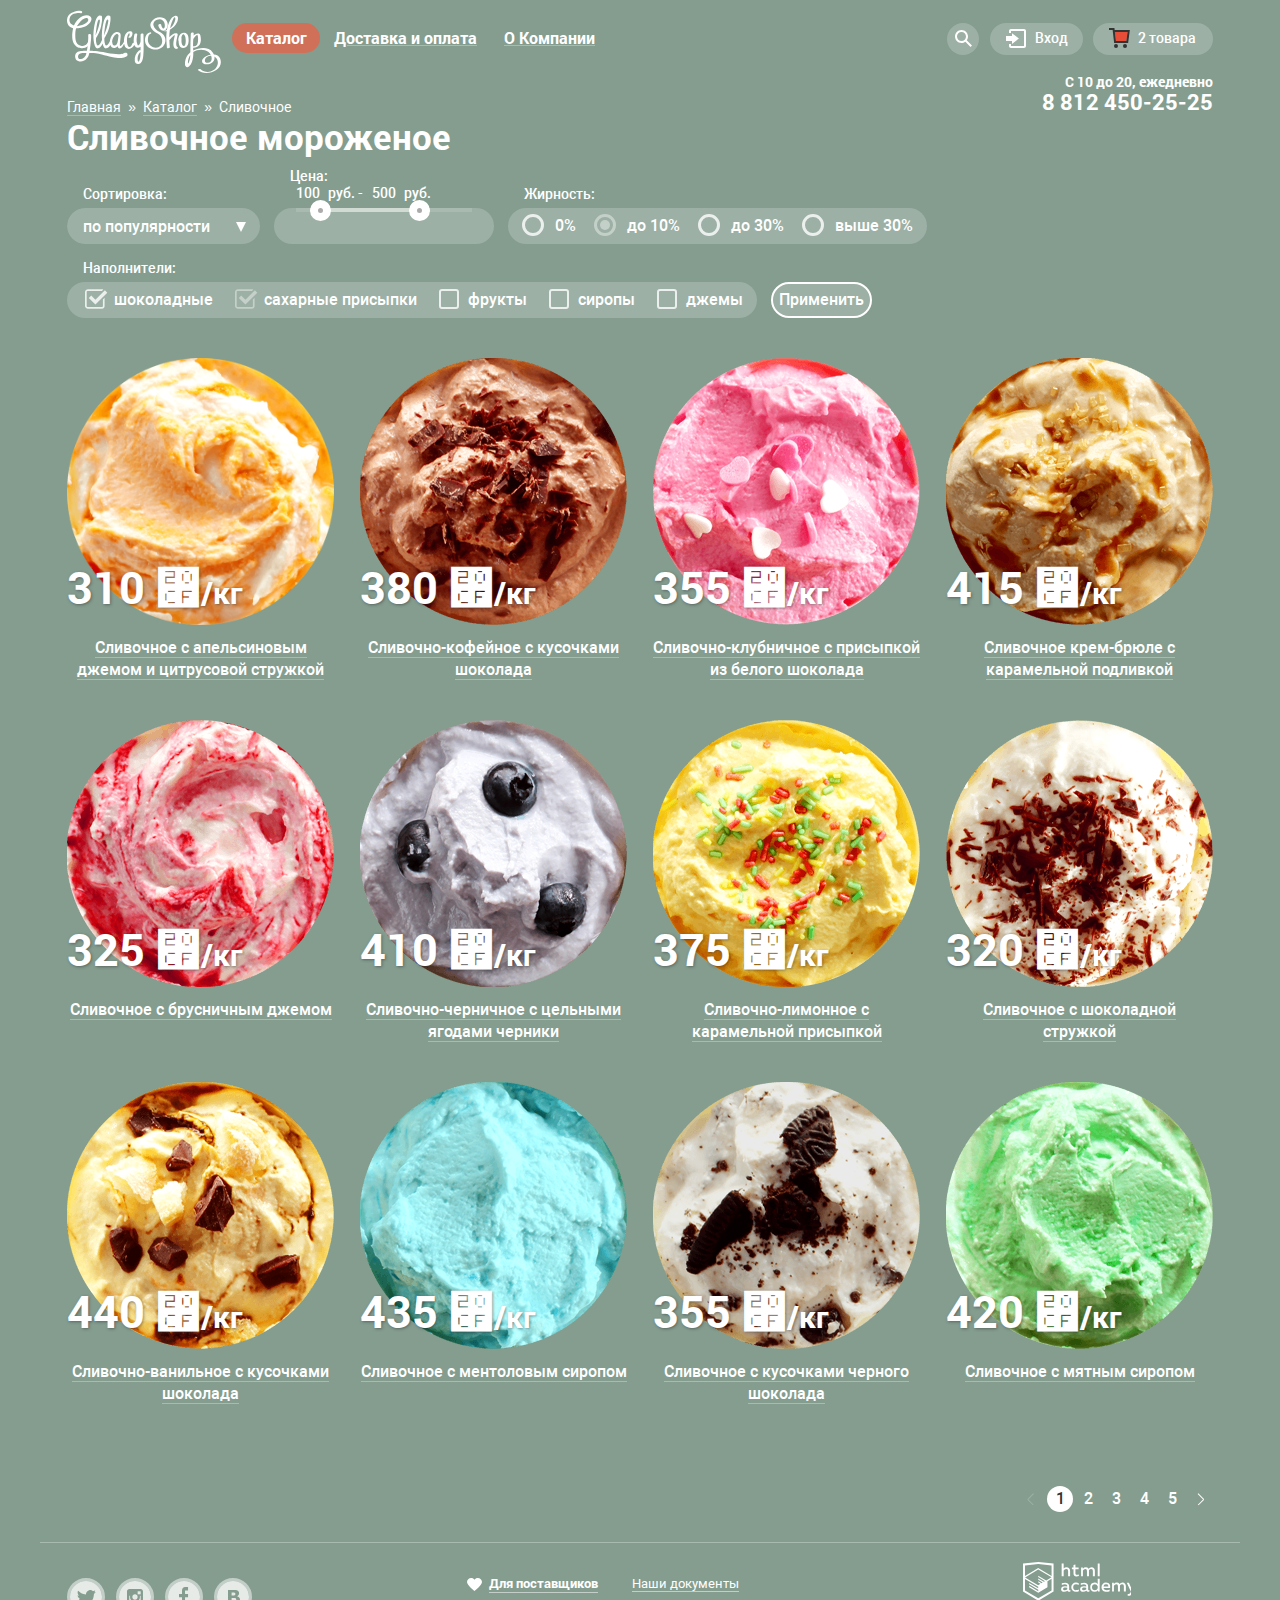
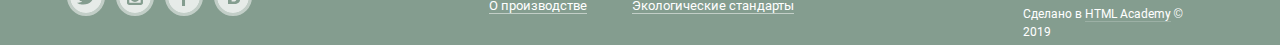
==== commit 87d37599: "Доделал фильтр" ====
--- a/catalog.html
+++ b/catalog.html
@@ -162,58 +162,66 @@
         <form action="https://echo.htmlacademy.ru" method="GET">
           <fieldset class="filter-item filter-sort">
             <legend class="filter-header">Сортировка:</legend>
-            <select id="filter-sort" name="filter-sort">
-              <option value="popular">по популярности</option>
-              <option value="price">по цене</option>
-              <option value="new">по новизне</option>
-            </select>
+            <div class="select-wrap">
+              <select id="filter-sort" name="filter-sort">
+                <option value="popular">по популярности</option>
+                <option value="price">по цене</option>
+                <option value="new">по новизне</option>
+              </select>
+            </div>
           </fieldset>
           <fieldset class="filter-item filter-price">
             <div class="filter-header">
               <legend>Цена:</legend>
               <span class="filter-price-range">
-                <output id="filter-price-min" name="filter-price-min">100</output> руб.
+                <label class="filter-price-min">
+                  <input id="filter-price-min" type="text" value="100" name="filter-price-min"> руб.
+                </label>
                 -
-                <output id="filter-price-max" name="filter-price-max">500</output> руб.
+                <label class="filter-price-max">
+                  <input id="filter-price-max" type="text" value="500"name="filter-price-max"> руб.
+                </label>
               </span>
             </div>
-            <div class="multiple-range">
-              <div class="multiple-range-handler-1"></div>
-              <div class="multiple-range-handler-2"></div>
-            </div>
-            <input type="range" name="filter-price" id="filter-price" min="0" max="700" step="10">
+            <div class="multi-range">
+              <div class="multi-range-out"></div>
+              <div class="multi-range-inn"><div class="multi-range-handler multi-range-handler-1"></div>
+              <div class="multi-range-handler multi-range-handler-2"></div></div>
+
+            </div>
+            <!--<input type="range" name="filter-price" id="filter-price" min="0" max="700" step="10">-->
           </fieldset>
           <fieldset class="filter-item filter-fat">
             <legend class="filter-header">Жирность:</legend>
 
-            <input id="filter-fat-0" type="radio" name="filter-fat" value="0">
+            <input class="visually-hidden" id="filter-fat-0" type="radio" name="filter-fat" value="0">
             <label for="filter-fat-0">0%</label>
 
-            <input id="filter-fat-to10" type="radio" name="filter-fat" value="to10" checked>
+            <input class="visually-hidden" id="filter-fat-to10" type="radio" name="filter-fat" value="to10" checked disabled>
             <label for="filter-fat-to10">до 10%</label>
 
-            <input id="filter-fat-to30" type="radio" name="filter-fat" value="to30">
+            <input class="visually-hidden" id="filter-fat-to30" type="radio" name="filter-fat" value="to30">
             <label for="filter-fat-to30">до 30%</label>
 
-            <input id="filter-fat-from30" type="radio" name="filter-fat" value="from30">
+            <input class="visually-hidden" id="filter-fat-from30" type="radio" name="filter-fat" value="from30">
             <label for="filter-fat-from30">выше 30%</label>
           </fieldset>
-          <fieldset class="filter-item filter-fat">
+          <fieldset class="filter-item filter-fillers">
             <legend class="filter-header">Наполнители:</legend>
 
-            <input id="filter-fillers-chock" type="checkbox" name="filter-fillers-chock" checked>
+            <input class="visually-hidden" id="filter-fillers-chock" type="checkbox" name="filter-fillers-chock" checked>
             <label for="filter-fillers-chock">шоколадные</label>
 
-            <input id="filter-fillers-sugar" type="checkbox" name="filter-fillers-sugar" checked>
+            <input class="visually-hidden" id="filter-fillers-sugar" type="checkbox" name="filter-fillers-sugar" disabled checked>
             <label for="filter-fillers-sugar">сахарные присыпки</label>
 
-            <input id="filter-fillers-fruits" type="checkbox" name="filter-fillers-fruits">
+            <input class="visually-hidden" id="filter-fillers-fruits" type="checkbox" name="filter-fillers-fruits">
             <label for="filter-fillers-fruits">фрукты</label>
 
-            <input id="filter-fillers-syrup" type="checkbox" name="filter-fillers-syrup">
+            <input class="visually-hidden" id="filter-fillers-syrup" type="checkbox" name="filter-fillers-syrup">
             <label for="filter-fillers-syrup">сиропы</label>
 
-            <input id="filter-fillers-jam" type="checkbox" name="filter-fillers-jam">
+            <input class="visually-hidden" id="filter-fillers-jam" type="checkbox" name="filter-fillers-jam">
             <label for="filter-fillers-jam">джемы</label>
 
           </fieldset>
--- a/css/style.css
+++ b/css/style.css
@@ -779,23 +779,38 @@
   background: none;
 }
 .filter-price {
+  display: flex;
+  align-items: center;
   width: 220px;
   padding-left: 22px;
   padding-right: 22px;
 }
-.filter-fat,
-.filter-fillers {
-  padding-top: 9px;
-  padding-bottom: 8px;
-  padding-left: 14px;
-}
-.filter-fat label,
-.filter-fillers label {
-  margin-left: 6px;
-  margin-right: 14px;
+.select-wrap {
+  position: relative;
+  overflow: hidden;
+  width: 100%;
+  min-width: 193px;
+  border-radius: 18px;
+}
+.select-wrap select {
+  position: relative;
+  min-width: 150%;
+  z-index: 2;
+}
+.select-wrap::before {
+  content: "";
+  border-top: 10px solid #fff;
+  border-left: 5px solid transparent;
+  border-right: 5px solid transparent;
+  position: absolute;
+  right: 14px;
+  top: 14px;
+  z-index: 0;
+}
+.select-wrap:hover::before {
+  border-top-color: #323232;
 }
 .filter-sort select {
-  min-width: 193px;
   padding-top: 8px;
   padding-bottom: 7px;
   padding-left: 12px;
@@ -804,8 +819,48 @@
 .filter-price legend {
   display: inline-block;
 }
-.filter-price input {
+.filter-price input[type="text"] {
+  width: 35px;
+  background-color: inherit;
+  border: none;
+  font: inherit;
+  color: inherit;
+  text-align: center;
+}
+.multi-range {
+  position: relative;
   width: 100%;
+  height: 4px;
+}
+.multi-range-out {
+  width: 100%;
+  height: 100%;
+  background-color: rgba(209, 218, 211, 0.5);
+  opacity: 0.5;
+}
+.multi-range-inn {
+  position: absolute;
+  top: 0;
+  left: 8%;
+  width: 68%;
+  height: 100%;
+  background-color: #d1dad3;
+}
+.multi-range-handler {
+  top: -8px;
+  width: 21px;
+  height: 21px;
+  position: absolute;
+  background-color: #ababab;
+  border: 8px solid #fff;
+  border-radius: 50%;
+  cursor: pointer;
+}
+.multi-range-handler-1 {
+  left: 0;
+}
+.multi-range-handler-2 {
+  right: 0;
 }
 .filter select,
 .filter button {
@@ -827,6 +882,7 @@
   min-height: 36px;
   border: 2px solid #fff;
   align-self: flex-end;
+  cursor: pointer;
 }
 .filter button:hover,
 .filter button:focus {
@@ -836,6 +892,62 @@
   border: none;
   box-shadow: inset 0px 2px 1px 0 #696969;
   background-color: #ededed;
+}
+.filter-fat,
+.filter-fillers {
+  padding-top: 9px;
+  padding-bottom: 8px;
+  padding-left: 14px;
+}
+.filter-fat label,
+.filter-fillers label {
+  position: relative;
+  padding-left: 33px;
+  margin-right: 14px;
+}
+.filter-fat label::before {
+  content: "";
+  position: absolute;
+  left: 0;
+  top: -2px;
+  width: 22px;
+  height: 22px;
+  padding: 3px;
+  /* box-shadow: inset 0 0 0 2px transparent; */
+  border: 3px solid #fff;
+  border-radius: 50%;
+  opacity: 0.8;
+}
+.filter-fat input:checked + label::before {
+  background-color: #fff;
+  background-clip: content-box;
+}
+.filter-fillers label::before {
+  content: "";
+  position: absolute;
+  left: 4px;
+  top: -1px;
+  width: 20px;
+  height: 20px;
+  border: 2px solid #fff;
+  border-radius: 3px;
+  opacity: 0.8;
+}
+.filter-fillers input:checked + label::before {
+  width: 23px;
+  border: none;
+  background: url("../img/checkbox-on.svg") no-repeat center;
+  background-size: contain;
+}
+.filter-fat label:hover::before,
+.filter-fat input:focus + label::before,
+.filter-fillers label:hover::before,
+.filter-fillers input:focus + label::before {
+  opacity: 1;
+}
+.filter-fat input:disabled + label::before,
+.filter-fillers input:disabled + label::before {
+  opacity: 0.4;
 }
 
 .featured-products {
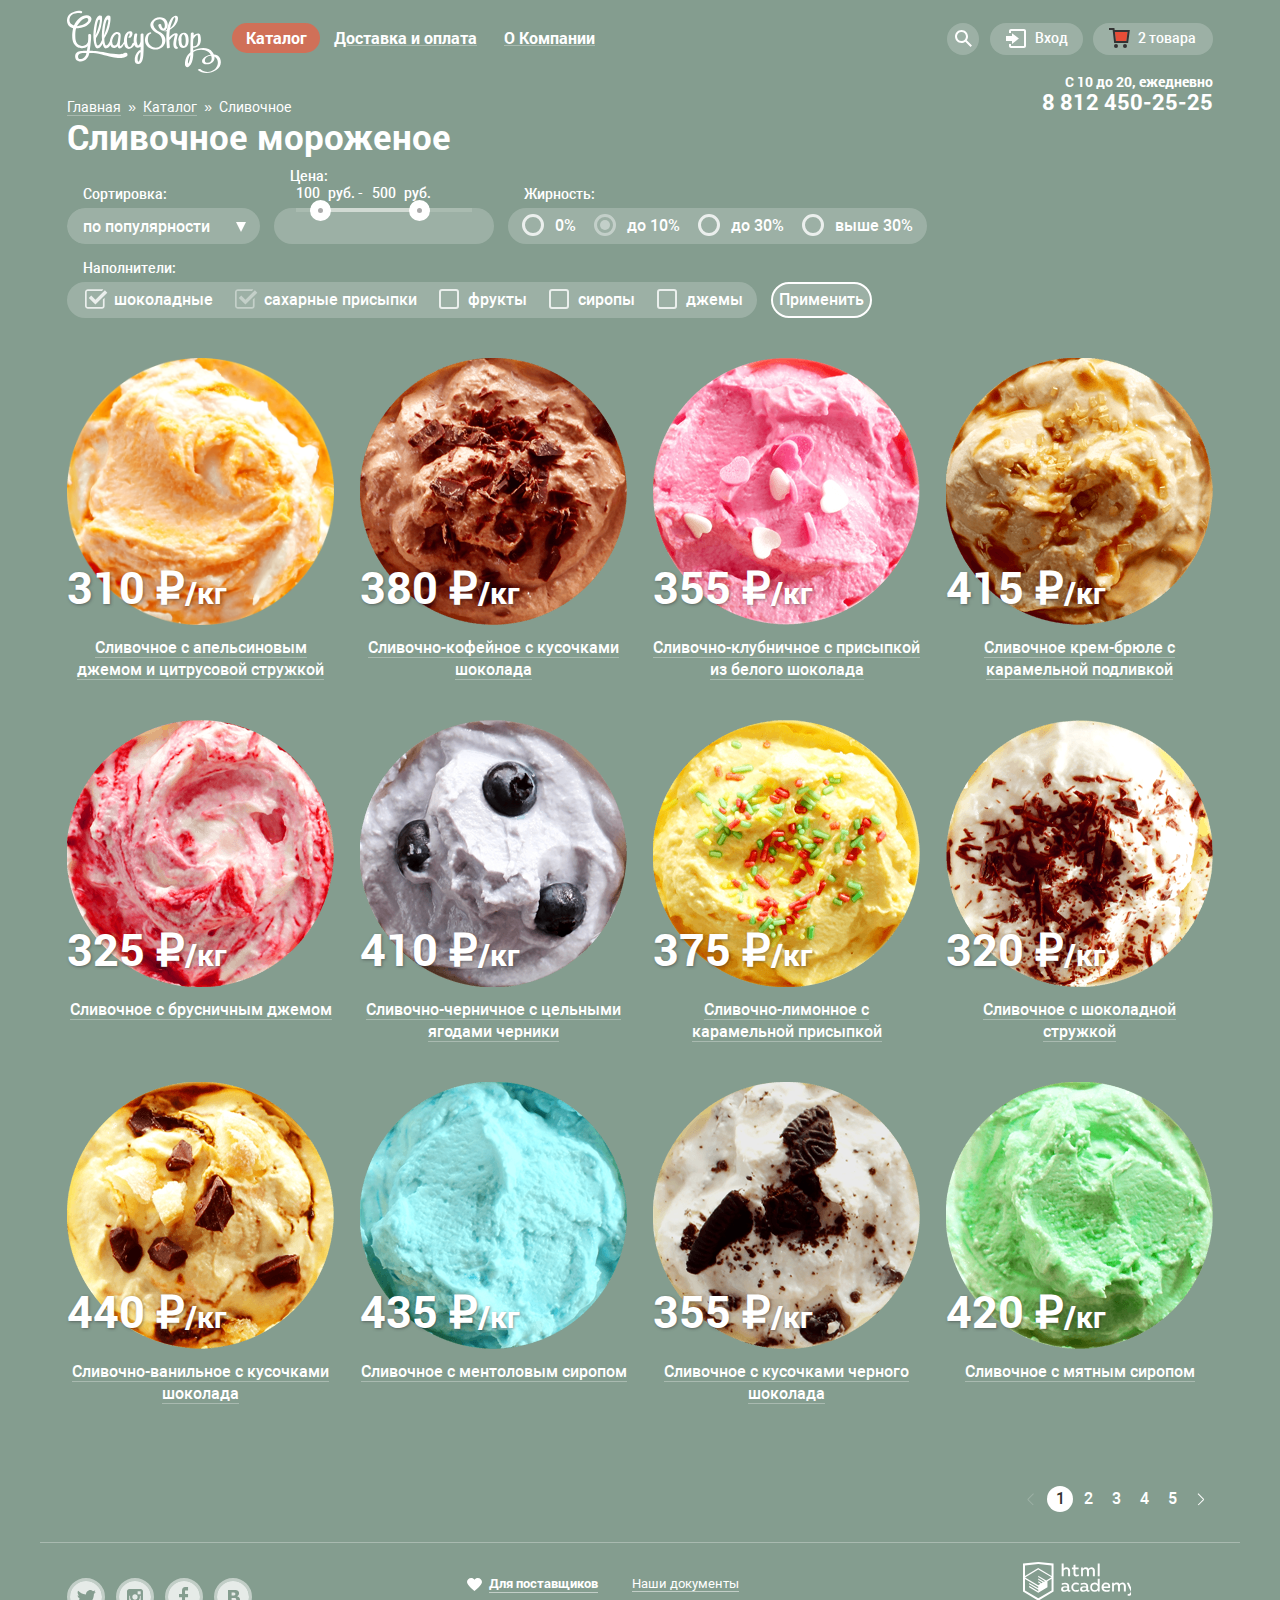
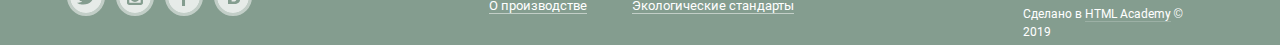
==== commit 6143fb4f: "Исправил знак рубля" ====
--- a/catalog.html
+++ b/catalog.html
@@ -241,7 +241,7 @@
               width="267"
               height="267"
               alt="Сливочное с апельсиновым джемом и цитрусовой стружкой">
-            <p class="catalog-grid-item-price">310 &#8399;<small>/кг</small></p>
+            <p class="catalog-grid-item-price">310 ₽<small>/кг</small></p>
             <div class="catalog-hover-effect">
               <a class="button" href="product.html">Быстрый просмотр</a>
             </div>
@@ -256,7 +256,7 @@
               width="267"
               height="267"
               alt="Сливочно-кофейное с кусочками шоколада">
-            <p class="catalog-grid-item-price">380 &#8399;<small>/кг</small></p>
+            <p class="catalog-grid-item-price">380 ₽<small>/кг</small></p>
             <div class="catalog-hover-effect">
               <a class="button" href="product.html">Быстрый просмотр</a>
             </div>
@@ -271,7 +271,7 @@
               width="267"
               height="267"
               alt="Сливочно-клубничное с присыпкой из белого шоколада">
-            <p class="catalog-grid-item-price">355 &#8399;<small>/кг</small></p>
+            <p class="catalog-grid-item-price">355 ₽<small>/кг</small></p>
             <div class="catalog-hover-effect">
               <a class="button" href="product.html">Быстрый просмотр</a>
             </div>
@@ -286,7 +286,7 @@
               width="267"
               height="267"
               alt="Сливочное крем-брюле с карамельной подливкой">
-            <p class="catalog-grid-item-price">415 &#8399;<small>/кг</small></p>
+            <p class="catalog-grid-item-price">415 ₽<small>/кг</small></p>
             <div class="catalog-hover-effect">
               <a class="button" href="product.html">Быстрый просмотр</a>
             </div>
@@ -301,7 +301,7 @@
               width="267"
               height="267"
               alt="Сливочное с брусничным джемом">
-            <p class="catalog-grid-item-price">325 &#8399;<small>/кг</small></p>
+            <p class="catalog-grid-item-price">325 ₽<small>/кг</small></p>
             <div class="catalog-hover-effect">
               <a class="button" href="product.html">Быстрый просмотр</a>
             </div>
@@ -316,7 +316,7 @@
               width="267"
               height="267"
               alt="Сливочно-черничное с цельными ягодами черники ">
-            <p class="catalog-grid-item-price">410 &#8399;<small>/кг</small></p>
+            <p class="catalog-grid-item-price">410 ₽<small>/кг</small></p>
             <div class="catalog-hover-effect">
               <a class="button" href="product.html">Быстрый просмотр</a>
             </div>
@@ -331,7 +331,7 @@
               width="267"
               height="267"
               alt="Сливочно-лимонное с карамельной присыпкой">
-            <p class="catalog-grid-item-price">375 &#8399;<small>/кг</small></p>
+            <p class="catalog-grid-item-price">375 ₽<small>/кг</small></p>
             <div class="catalog-hover-effect">
               <a class="button" href="product.html">Быстрый просмотр</a>
             </div>
@@ -346,7 +346,7 @@
               width="267"
               height="267"
               alt="Сливочное с шоколадной стружкой">
-            <p class="catalog-grid-item-price">320 &#8399;<small>/кг</small></p>
+            <p class="catalog-grid-item-price">320 ₽<small>/кг</small></p>
             <div class="catalog-hover-effect">
               <a class="button" href="product.html">Быстрый просмотр</a>
             </div>
@@ -361,7 +361,7 @@
               width="267"
               height="267"
               alt="Сливочно-ванильное с кусочками шоколада">
-            <p class="catalog-grid-item-price">440 &#8399;<small>/кг</small></p>
+            <p class="catalog-grid-item-price">440 ₽<small>/кг</small></p>
             <div class="catalog-hover-effect">
               <a class="button" href="product.html">Быстрый просмотр</a>
             </div>
@@ -376,7 +376,7 @@
               width="267"
               height="267"
               alt="Сливочноe с ментоловым сиропом">
-            <p class="catalog-grid-item-price">435 &#8399;<small>/кг</small></p>
+            <p class="catalog-grid-item-price">435 ₽<small>/кг</small></p>
             <div class="catalog-hover-effect">
               <a class="button" href="product.html">Быстрый просмотр</a>
             </div>
@@ -391,7 +391,7 @@
               width="267"
               height="267"
               alt="Сливочное с кусочками черного шоколада">
-            <p class="catalog-grid-item-price">355 &#8399;<small>/кг</small></p>
+            <p class="catalog-grid-item-price">355 ₽<small>/кг</small></p>
             <div class="catalog-hover-effect">
               <a class="button" href="product.html">Быстрый просмотр</a>
             </div>
@@ -406,7 +406,7 @@
               width="267"
               height="267"
               alt="Сливочное с мятным сиропом">
-            <p class="catalog-grid-item-price">420 &#8399;<small>/кг</small></p>
+            <p class="catalog-grid-item-price">420 ₽<small>/кг</small></p>
             <div class="catalog-hover-effect">
               <a class="button" href="product.html">Быстрый просмотр</a>
             </div>
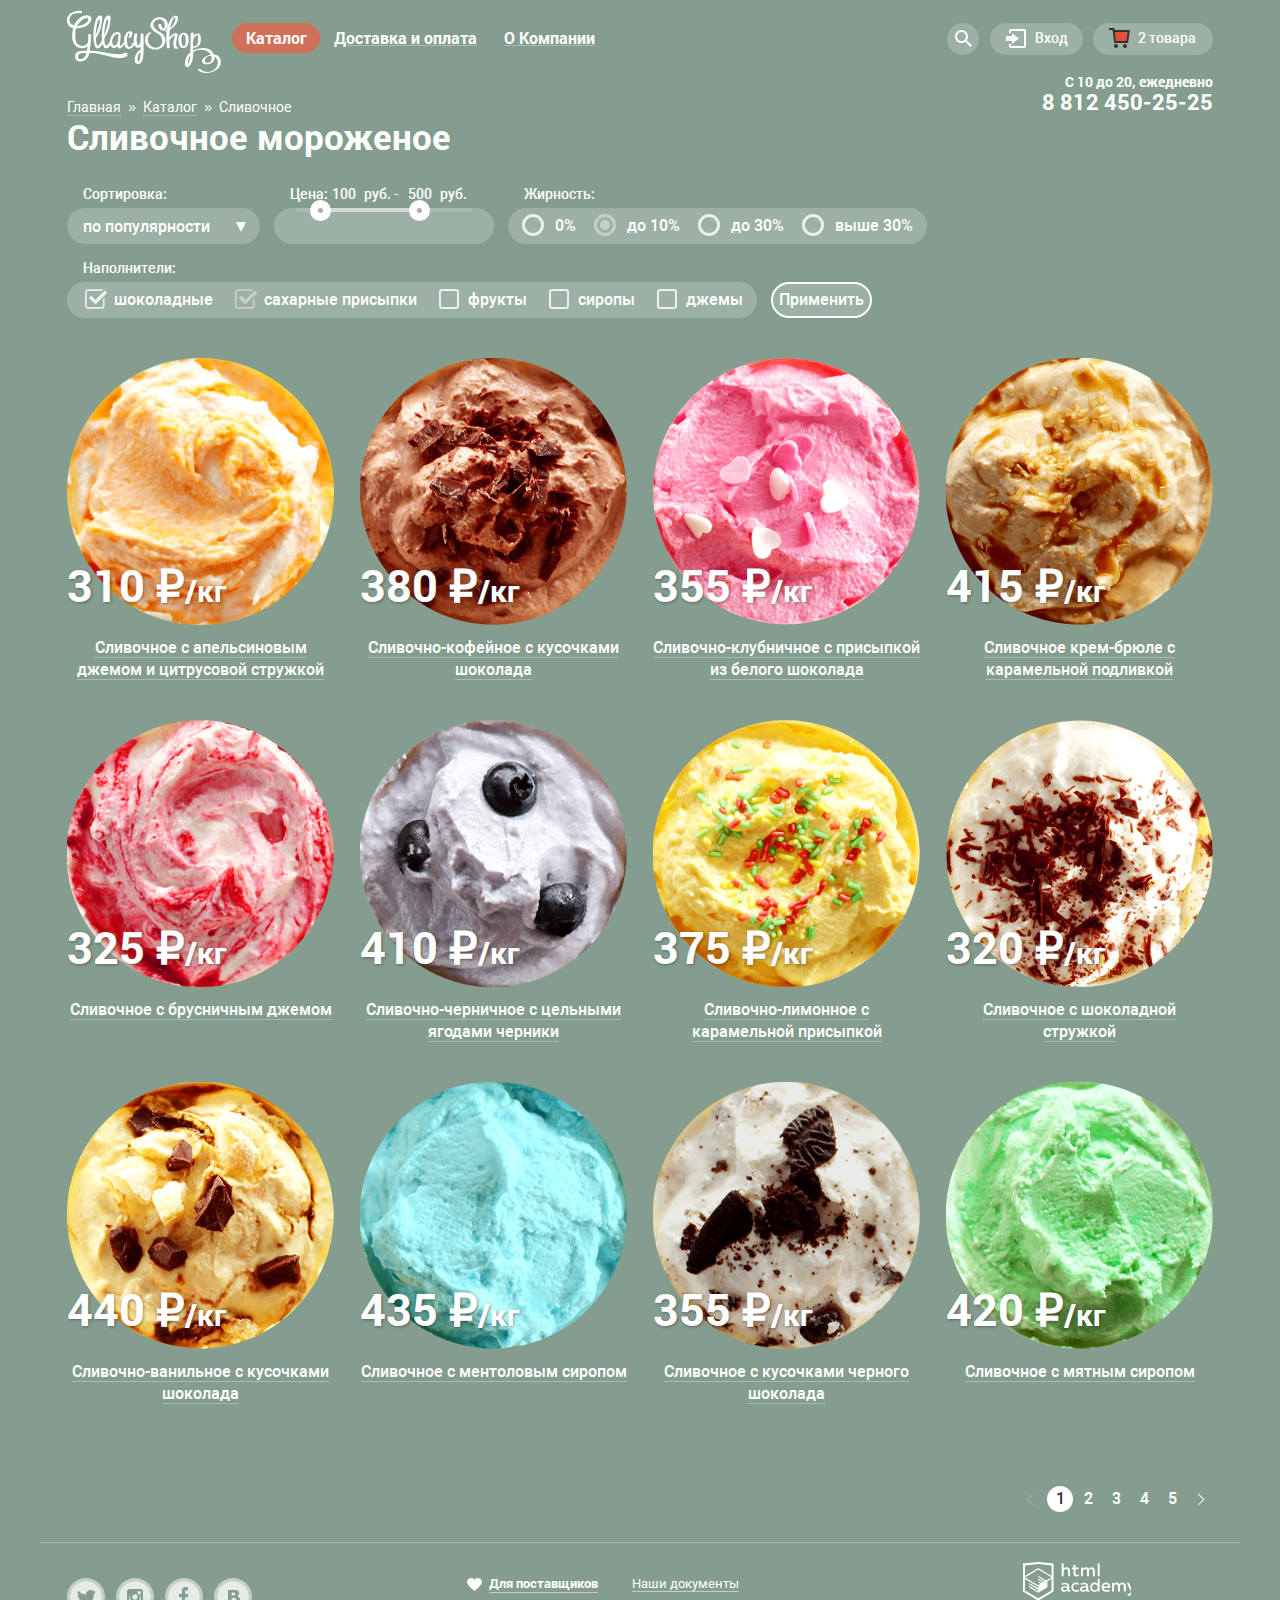
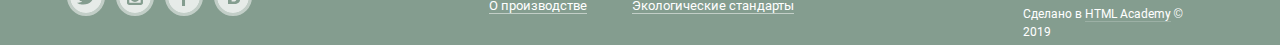
==== commit c9dbf6d1: "Внёс правки по критериям" ====
--- a/catalog.html
+++ b/catalog.html
@@ -4,7 +4,7 @@
   <meta charset="utf-8">
   <title>Gllacy Shop - магазин мороженого</title>
   <link href="css/normalize.css" rel="stylesheet" />
-  <link href="css/style.css" rel="stylesheet" />
+  <link href="css/style.min.css" rel="stylesheet" />
 </head>
 <body class="inner-page">
   <div class="background-holder">
@@ -89,6 +89,7 @@
                       </button>
                     </td>
                     <td class="popup-cart-form-item-name">
+                      <img src="img/product1-mini.png" alt="Пломбир с апельсиновым джемом" width="33" height="33">
                       Пломбир с апельсиновым джемом
                     </td>
                     <td class="popup-cart-form-item-amount-price">
@@ -115,6 +116,7 @@
                       </button>
                     </td>
                     <td class="popup-cart-form-item-name">
+                      <img src="img/product2-mini.png" alt="Пломбир с апельсиновым джемом" width="33" height="33">
                       Клубничный пломбир с присыпкой
                       из белого шоколада
                     </td>
@@ -171,23 +173,24 @@
             </div>
           </fieldset>
           <fieldset class="filter-item filter-price">
-            <div class="filter-header">
-              <legend>Цена:</legend>
-              <span class="filter-price-range">
-                <label class="filter-price-min">
-                  <input id="filter-price-min" type="text" value="100" name="filter-price-min"> руб.
-                </label>
-                -
-                <label class="filter-price-max">
-                  <input id="filter-price-max" type="text" value="500"name="filter-price-max"> руб.
-                </label>
-              </span>
-            </div>
-            <div class="multi-range">
-              <div class="multi-range-out"></div>
-              <div class="multi-range-inn"><div class="multi-range-handler multi-range-handler-1"></div>
-              <div class="multi-range-handler multi-range-handler-2"></div></div>
-
+            <legend class="filter-header">Цена:</legend>
+            <span class=" filter-header filter-price-range">
+              <label class="filter-price-min">
+                <input id="filter-price-min" type="text" value="100" name="filter-price-min"> руб.
+              </label>
+              -
+              <label class="filter-price-max">
+                <input id="filter-price-max" type="text" value="500" name="filter-price-max"> руб.
+              </label>
+            </span>
+            <div class="multi-range-wrap">
+              <div class="multi-range">
+                <div class="multi-range-out"></div>
+                <div class="multi-range-inn">
+                  <div class="multi-range-handler multi-range-handler-1"></div>
+                  <div class="multi-range-handler multi-range-handler-2"></div>
+                </div>
+              </div>
             </div>
             <!--<input type="range" name="filter-price" id="filter-price" min="0" max="700" step="10">-->
           </fieldset>
@@ -233,7 +236,7 @@
         <ul class="catalog-grid list-reset">
           <li class="catalog-grid-item">
             <h3>
-              <a href="product.html">
+              <a class="catalog-grid-item-link" href="product.html">
                 Сливочное с апельсиновым джемом и цитрусовой стружкой
               </a>
             </h3>
@@ -248,7 +251,7 @@
           </li>
           <li class="catalog-grid-item">
             <h3>
-              <a href="product.html">
+              <a  class="catalog-grid-item-link" href="product.html">
                 Сливочно-кофейное с кусочками шоколада
               </a>
             </h3>
@@ -263,7 +266,7 @@
           </li>
           <li class="catalog-grid-item">
             <h3>
-              <a href="product.html">
+              <a  class="catalog-grid-item-link" href="product.html">
                 Сливочно-клубничное с присыпкой из белого шоколада
               </a>
             </h3>
@@ -278,7 +281,7 @@
           </li>
           <li class="catalog-grid-item">
             <h3>
-              <a href="product.html">
+              <a  class="catalog-grid-item-link" href="product.html">
                 Сливочное крем-брюле с карамельной подливкой
               </a>
             </h3>
@@ -293,7 +296,7 @@
           </li>
           <li class="catalog-grid-item">
             <h3>
-              <a href="product.html">
+              <a  class="catalog-grid-item-link" href="product.html">
                 Сливочное с брусничным джемом
               </a>
             </h3>
@@ -308,7 +311,7 @@
           </li>
           <li class="catalog-grid-item">
             <h3>
-              <a href="product.html">
+              <a  class="catalog-grid-item-link" href="product.html">
                 Сливочно-черничное с цельными ягодами черники
               </a>
             </h3>
@@ -323,7 +326,7 @@
           </li>
           <li class="catalog-grid-item">
             <h3>
-              <a href="product.html">
+              <a  class="catalog-grid-item-link" href="product.html">
                 Сливочно-лимонное с карамельной присыпкой
               </a>
             </h3>
@@ -338,7 +341,7 @@
           </li>
           <li class="catalog-grid-item">
             <h3>
-              <a href="product.html">
+              <a  class="catalog-grid-item-link" href="product.html">
                 Сливочное с шоколадной стружкой
               </a>
             </h3>
@@ -353,7 +356,7 @@
           </li>
           <li class="catalog-grid-item">
             <h3>
-              <a href="product.html">
+              <a  class="catalog-grid-item-link" href="product.html">
                 Сливочно-ванильное с кусочками шоколада
               </a>
             </h3>
@@ -368,7 +371,7 @@
           </li>
           <li class="catalog-grid-item">
             <h3>
-              <a href="product.html">
+              <a  class="catalog-grid-item-link" href="product.html">
                 Сливочноe с ментоловым сиропом
               </a>
             </h3>
@@ -383,7 +386,7 @@
           </li>
           <li class="catalog-grid-item">
             <h3>
-              <a href="product.html">
+              <a  class="catalog-grid-item-link" href="product.html">
                 Сливочное с кусочками черного шоколада
               </a>
             </h3>
@@ -398,7 +401,7 @@
           </li>
           <li class="catalog-grid-item">
             <h3>
-              <a href="product.html">
+              <a  class="catalog-grid-item-link" href="product.html">
                 Сливочное с мятным сиропом
               </a>
             </h3>
@@ -417,7 +420,7 @@
         <li class="pagination-item pagination-item-back pagination-item-disabled">
           <a><span class="visually-hidden">Назад</span></a>
         </li>
-        <li class="pagination-item pagination-item-active"><a>1</a></li>
+        <li class="pagination-item pagination-item-current"><a>1</a></li>
         <li class="pagination-item"><a href="catalog.html">2</a></li>
         <li class="pagination-item"><a href="catalog.html">3</a></li>
         <li class="pagination-item"><a href="catalog.html">4</a></li>
--- a/css/style.min.css
+++ b/css/style.min.css
@@ -0,0 +1 @@
+@font-face{font-family:"Roboto";src:url(../font/roboto.woff2) format("woff2"),url(../font/roboto.woff) format("woff");font-weight:400;font-style:normal}@font-face{font-family:"Roboto";src:url(../font/robotomedium.woff2) format("woff2"),url(../font/robotomedium.woff) format("woff");font-weight:500;font-style:normal}@font-face{font-family:"Roboto";src:url(../font/robotobold.woff2) format("woff2"),url(../font/robotobold.woff) format("woff");font-weight:700;font-style:normal}*,*::before,*::after{-webkit-box-sizing:inherit;box-sizing:inherit}body{-webkit-box-sizing:border-box;box-sizing:border-box;font-family:"Roboto","Arial",sans-serif;font-size:16px;line-height:22px;font-weight:400;color:#fff}.inner-page .main{font-weight:500}a{text-decoration:none}img{max-width:100%;height:auto}.background-holder{width:100%;background-color:#849d8f;background-image:url(../img/slide1.png);background-repeat:no-repeat;background-position:center top}#slider-nav1:checked~.background-holder{background-color:#849d8f;background-image:url(../img/slide1.png)}#slider-nav2:checked~.background-holder{background-color:#8996a6;background-image:url(../img/slide2.png)}#slider-nav3:checked~.background-holder{background-color:#9d8b84;background-image:url(../img/slide3.png)}.inner-page .background-holder{background-image:none}.container{width:1200px;margin:0 auto;padding:0 27px}.visually-hidden{position:absolute;z-index:-1;width:0;height:0;padding:0;margin:0;border:none;overflow:hidden}.list-reset{margin:0;padding:0;list-style:none}.button{display:block;padding-top:9px;padding-bottom:13px;padding-left:18px;padding-right:18px;font-size:18px;line-height:24px;color:#fff;border:none;border-radius:23px;font-weight:700;-webkit-box-shadow:0 2px 2px 0 rgba(85,8,0,.54);box-shadow:0 2px 2px 0 rgba(85,8,0,.54);background-image:-webkit-gradient(linear,left bottom,left top,from(#ca3824),to(#f26843));background-image:linear-gradient(to top,#ca3824,#f26843);text-align:center;cursor:pointer}.button:hover,.button:focus{-webkit-box-shadow:0 1px 2px 0 #ac1000;box-shadow:0 1px 2px 0 #ac1000;background-image:-webkit-gradient(linear,left bottom,left top,from(#e74a35),to(#f26843)),-webkit-gradient(linear,left top,left bottom,from(rgba(255,255,255,.2)),to(rgba(255,255,255,.2)));background-image:linear-gradient(to top,#e74a35,#f26843),linear-gradient(to bottom,rgba(255,255,255,.2),rgba(255,255,255,.2))}.button:active{-webkit-box-shadow:inset 0 2px 2px 0 #942718;box-shadow:inset 0 2px 2px 0 #942718;background-image:-webkit-gradient(linear,left top,left bottom,from(#e74a35),to(#f26843)),-webkit-gradient(linear,left top,left bottom,from(rgba(0,0,0,.07)),to(rgba(0,0,0,.07)));background-image:linear-gradient(to bottom,#e74a35,#f26843),linear-gradient(to bottom,rgba(0,0,0,.07),rgba(0,0,0,.07))}@-webkit-keyframes bounce{0%{-webkit-transform:translateY(-2000px);transform:translateY(-2000px)}70%{-webkit-transform:translateY(30px);transform:translateY(30px)}90%{-webkit-transform:translateY(-10px);transform:translateY(-10px)}100%{-webkit-transform:translateY(0);transform:translateY(0)}}@keyframes bounce{0%{-webkit-transform:translateY(-2000px);transform:translateY(-2000px)}70%{-webkit-transform:translateY(30px);transform:translateY(30px)}90%{-webkit-transform:translateY(-10px);transform:translateY(-10px)}100%{-webkit-transform:translateY(0);transform:translateY(0)}}@-webkit-keyframes shake{0%,100%{-webkit-transform:translateX(0);transform:translateX(0)}10%,30%,50%,70%,90%{-webkit-transform:translateX(-10px);transform:translateX(-10px)}20%,40%,60%,80%{-webkit-transform:translateX(10px);transform:translateX(10px)}}@keyframes shake{0%,100%{-webkit-transform:translateX(0);transform:translateX(0)}10%,30%,50%,70%,90%{-webkit-transform:translateX(-10px);transform:translateX(-10px)}20%,40%,60%,80%{-webkit-transform:translateX(10px);transform:translateX(10px)}}.popup,.modal{display:none;background-color:#f8f7f4;border-radius:5px;-webkit-box-shadow:0 20px 20px 0 rgba(0,0,0,.4);box-shadow:0 20px 20px 0 rgba(0,0,0,.4);color:#323232;z-index:10}.modal{border-radius:10px}.popup input[type=text],.popup input[type=password],.popup input[type=email],.popup input[type=search],.popup textarea,.modal input[type=text],.modal input[type=password],.modal input[type=email],.modal input[type=search],.modal textarea{background-color:#fff;border:1px solid rgba(178,178,178,.52);border-radius:5px;font-size:14px;line-height:24px;font-weight:700}.popup input[type=text],.popup input[type=password],.popup input[type=email],.popup input[type=search],.modal input[type=text],.modal input[type=password],.modal input[type=email],.modal input[type=search]{height:44px}.popup input[type=text]:hover,.popup input[type=password]:hover,.popup input[type=email]:hover,.popup input[type=search]:hover,.popup textarea:hover,.modal input[type=text]:hover,.modal input[type=password]:hover,.modal input[type=email]:hover,.modal input[type=search]:hover,.modal textarea:hover{border-color:rgba(154,154,154,.52)}.popup input[type=text]:focus,.popup input[type=password]:focus,.popup input[type=email]:focus,.popup input[type=search]:focus,.popup textarea:focus,.modal input[type=text]:focus,.modal input[type=password]:focus,.modal input[type=email]:focus,.modal input[type=search]:focus,.modal textarea:focus{border-color:rgba(46,136,228,.52)}.popup a{color:#323232;border-bottom:1px solid rgba(50,50,50,.3)}.popup a:hover,.popup a:focus,.popup a:active{color:#e84d37;border-bottom:1px solid rgba(232,77,55,.3)}.modal-close{position:absolute;top:15px;right:16px;width:18px;height:17px;background:url(../img/x-big.svg) no-repeat center;border:none;cursor:pointer}.modal-show{display:block;-webkit-animation:bounce 0.6s;animation:bounce 0.6s}.modal-error{-webkit-animation:shake 0.6s;animation:shake 0.6s}.page-header .container{position:relative}.main-navigation{display:-webkit-box;display:-ms-flexbox;display:flex}.page-header-logo{display:block;width:154px;height:64px;margin-top:10px;margin-right:11px}.main-menu{display:-webkit-box;display:-ms-flexbox;display:flex;-webkit-box-align:start;-ms-flex-align:start;align-items:flex-start;-ms-flex-wrap:wrap;flex-wrap:wrap}.main-menu-item{position:relative;padding-top:23px;padding-bottom:17px;-ms-flex-negative:0;flex-shrink:0}.main-menu-item>a{display:block;padding-top:6px;padding-bottom:6px;padding-left:14px;padding-right:13px;font-weight:700;line-height:18px;color:white;-webkit-text-decoration:underline rgba(255,255,255,.3);text-decoration:underline rgba(255,255,255,.3);border-radius:16px}.main-menu-item:hover>a,.main-menu-item>a:focus,.main-menu-item>a:active{background-color:#f7f6f3;color:#333;text-decoration:none}.main-menu-item>a:active{background-color:#ededed;-webkit-box-shadow:inset 0 2px 1px 0 #696969;box-shadow:inset 0 2px 1px 0 #696969}.main-menu-item-active>a{color:#fff;background-color:#d07058;text-decoration:none}.catalog-menu{position:absolute;top:calc(100% - 10px);left:-8px;display:none;min-width:143px;background-color:#f8f7f4;border-radius:5px;-webkit-box-shadow:0 20px 20px 0 rgba(0,0,0,.4);box-shadow:0 20px 20px 0 rgba(0,0,0,.4);overflow:hidden;z-index:3}.main-menu-item:hover .catalog-menu{display:block}.catalog-menu-item{padding-left:6px;padding-right:9px}.catalog-menu-item a{padding-top:8px;padding-bottom:8px;padding-left:15px;display:block;color:#323232;font-size:14px;line-height:16px;font-weight:400}.catalog-menu-item:hover,.catalog-menu-item:focus{background-color:#fbded7}.catalog-menu-item:active{background-color:#f6b5a5}.catalog-menu-item-active{background-color:#d07058}.catalog-menu-novelties a{padding-top:9px;padding-bottom:13px;font-weight:700;border-bottom:1px solid rgba(0,0,0,.2)}.main-navigation-search{position:relative;margin-left:auto;width:33px}.main-navigation-login{position:relative;width:93px}.main-navigation-cart{position:relative;width:100px}.main-navigation-login,.main-navigation-cart{margin-left:10px}.main-navigation-section-link-wrapper{padding-top:23px;padding-bottom:17px}.main-navigation-search-link,.main-navigation-login-link,.main-navigation-cart-link{position:relative;display:block;padding-top:7px;padding-bottom:9px;padding-left:45px;padding-right:17px;color:#fff;background-color:rgba(255,255,255,.2);border-radius:16px;font-size:14px;line-height:16px;font-weight:500}.main-navigation-search-link{padding:0;width:32px;height:32px;font-size:0}.main-navigation-search-link::before{content:"";width:100%;height:100%;position:absolute;background:url(../img/search.svg) no-repeat 50% 45%}.main-navigation-search-link:hover::before,.main-navigation-search-link:focus::before{background:url(../img/search2.svg) no-repeat 50% 45%}.main-navigation-search-link:hover,.main-navigation-login-link:hover,.main-navigation-search-link:focus,.main-navigation-login-link:focus{color:#323232;background-color:#fff}.main-navigation-login-link::before,.main-navigation-cart-link::before{content:"";width:30px;height:30px;position:absolute;left:11px;top:0;margin-right:8px}.main-navigation-login-link::before{background:url(../img/login.svg) no-repeat center}.main-navigation-login-link:hover::before,.main-navigation-login-link:focus::before{background:url(../img/login2.svg) no-repeat center}.main-navigation-cart-link::before{background:url(../img/cart.svg) no-repeat center}.main-navigation-cart.cart-full{width:auto;min-width:118px}.cart-full .main-navigation-cart-link::before{background:url(../img/cart-full.svg) no-repeat center}.cart-full .main-navigation-cart-link:hover,.cart-full .main-navigation-cart-link:focus{color:#323232;background-color:#fff}.main-navigation-search:hover .popup-search,.main-navigation-search:focus .popup-search{display:block}.popup-search{position:absolute;top:calc(100% - 15px);right:0;width:341px;padding:20px 15px}.popup-search input{width:100%;padding-top:0;padding-bottom:3px;padding-left:13px;padding-right:13px}.main-navigation-login:hover .popup-login,.main-navigation-login:focus .popup-login{display:block}.popup-login{position:absolute;top:calc(100% - 15px);right:0;width:277px;padding-top:20px;padding-bottom:20px;padding-left:19px;padding-right:17px}.popup-login p{margin:0;margin-bottom:20px}.popup-login input{width:100%;padding-top:0;padding-bottom:3px;padding-left:13px;padding-right:13px}.popup-login .button{display:inline-block;width:100px;vertical-align:top}.popup-login .popup-login-links{display:inline-block;width:120px;margin-left:17px;vertical-align:top}.popup-login a{font-size:13px;line-height:24px;font-weight:400}.cart-full:hover .popup-cart,.cart-full:focus .popup-cart{display:block}.popup-cart{position:absolute;top:calc(100% - 15px);right:0;width:540px;padding-top:20px;padding-bottom:20px;padding-left:15px;padding-right:15px;font-size:13px;line-height:16px;font-weight:400}.popup-cart-form{display:-webkit-box;display:-ms-flexbox;display:flex;-webkit-box-orient:vertical;-webkit-box-direction:normal;-ms-flex-direction:column;flex-direction:column;-webkit-box-align:end;-ms-flex-align:end;align-items:flex-end}.popup-cart table{border-collapse:collapse;-ms-flex-item-align:start;align-self:flex-start}.popup-cart-form-item{height:53px;vertical-align:top}.popup-cart-form-item-del{position:relative;width:13px}.popup-cart-form-item-del button{position:absolute;top:10px;left:50%;margin-left:-5.5px;width:11px;height:11px;padding:0;border:none;background:url(../img/x.svg) no-repeat center;cursor:pointer}.popup-cart-form-item-name{width:298px;position:relative;padding-top:8px;padding-bottom:7px;padding-left:60px;padding-right:6px}.popup-cart-form-item-name img{width:33px;height:33px;position:absolute;top:0;left:13px}.popup-cart-form-item-amount-price{padding-top:8px;padding-bottom:8px;padding-left:8px;padding-right:8px;width:123px}.popup-cart-form-item-multi-mark{vertical-align:middle}.popup-cart-form-item-price{color:#999}.popup-cart-form-item-cost{padding:8px}.popup-cart-form-divider{margin-top:4px;margin-bottom:13px;border:none;border-top:1px solid #cacac7;width:100%}.popup-cart-form-total{margin:0;margin-right:-2px;margin-bottom:15px;font-size:15px;line-height:18px;font-weight:700}.page-header-contacts{display:-webkit-box;display:-ms-flexbox;display:flex;-webkit-box-orient:vertical;-webkit-box-direction:normal;-ms-flex-direction:column;flex-direction:column;-webkit-box-align:end;-ms-flex-align:end;align-items:flex-end;position:absolute;right:27px;top:100%;font-size:14px;line-height:16px;font-weight:700;font-style:normal;z-index:5}.page-header-contacts a{font-size:22px;line-height:24px;color:#fff}.slider{margin-bottom:40px;position:relative}.slider-list{position:relative;min-height:533px;list-style-type:none}.slider-item{display:-webkit-box;display:-ms-flexbox;display:flex;-webkit-box-orient:vertical;-webkit-box-direction:normal;-ms-flex-direction:column;flex-direction:column;-webkit-box-pack:end;-ms-flex-pack:end;justify-content:flex-end;-webkit-box-align:center;-ms-flex-align:center;align-items:center}.slider-item h3{max-width:670px;margin:0;margin-top:315px;margin-bottom:34px;font-size:60px;line-height:60px;font-weight:700;text-align:center}.slider-item .button{min-width:280px;font-size:32px;line-height:44px;font-weight:700;border-radius:32px}.slide-2,.slide-3{display:none}.slider-nav{position:absolute;left:0;bottom:24px}.slider-nav li{display:inline-block;vertical-align:top;margin-right:5px}.slider-nav label{display:block;width:21px;height:21px;border:2px solid #fff;border-radius:50%;background-color:transparent;cursor:pointer}.slider-nav label:hover,.slider-nav label:focus{background-color:rgba(248,247,244,.4)}#slider-nav1:checked~.background-holder label[for="slider-nav1"]{background-color:#fff}#slider-nav2:checked~.background-holder label[for="slider-nav2"]{background-color:#fff}#slider-nav3:checked~.background-holder label[for="slider-nav3"]{background-color:#fff}.slider-nav-button{background-color:transparent;border:1px solid #fff;border-radius:50%}.promo{display:-webkit-box;display:-ms-flexbox;display:flex;-webkit-box-pack:justify;-ms-flex-pack:justify;justify-content:space-between;-webkit-box-align:start;-ms-flex-align:start;align-items:flex-start;margin-bottom:40px}.promo-item{position:relative;padding-left:19px;padding-right:21px;padding-top:13px;padding-bottom:23px;width:560px;min-height:230px;background-repeat:no-repeat;background-position:0 0;background-size:cover;border-radius:15px}.promo-rasp{background-color:#6c091a;background-image:url(../img/raspberry.jpg)}.promo-chock{background-color:#3a241b;background-image:url(../img/chockolate.jpg)}.promo-item h3{margin:0;margin-bottom:16px;font-size:35px;line-height:41px;font-weight:700}.promo-item p{margin:0;font-size:18px;line-height:22px;font-weight:700}.promo-item .button{position:absolute;right:21px;bottom:23px;padding-left:22px;padding-right:22px}.breadcrumbs{display:-webkit-box;display:-ms-flexbox;display:flex;-webkit-box-pack:start;-ms-flex-pack:start;justify-content:flex-start;margin-top:25px;margin-bottom:1px;font-size:14px;line-height:16px;font-weight:400}.breadcrumbs li:not(:last-child){padding-right:22px;position:relative}.breadcrumbs li:not(:last-child)::after{content:"»";position:absolute;right:7px}.breadcrumbs a{color:#fff;border-bottom:1px solid rgba(255,255,255,.3)}.breadcrumbs a:hover,.breadcrumbs a:focus,.breadcrumbs a:active{color:#ffbc9e;border-bottom:1px solid #ffbc9e}.page-title{margin:0;margin-bottom:13px;font-size:35px;line-height:41px}.filter{font-size:16px;line-height:18px;font-weight:500;margin-bottom:40px}.filter form{display:-webkit-box;display:-ms-flexbox;display:flex;-ms-flex-wrap:wrap;flex-wrap:wrap}.filter-item{position:relative;min-height:36px;margin:0;margin-top:38px;margin-right:14px;padding:0;border:none;border-radius:18px;background-color:rgba(255,255,255,.2)}.filter-header{position:absolute;bottom:calc(100% + 6px);left:16px;font-size:14px;line-height:16px}.filter-header.filter-price-range{left:52px;bottom:calc(100% + 5px)}.filter-sort{background:none}.filter-price{width:220px;padding-left:22px;padding-right:22px}.multi-range-wrap{display:-webkit-box;display:-ms-flexbox;display:flex;-webkit-box-align:center;-ms-flex-align:center;align-items:center;width:100%;height:100%}.select-wrap{position:relative;overflow:hidden;width:100%;min-width:193px;border-radius:18px}.select-wrap select{position:relative;min-width:150%;z-index:2}.select-wrap::before{content:"";border-top:10px solid #fff;border-left:5px solid transparent;border-right:5px solid transparent;position:absolute;right:14px;top:14px;z-index:0}.select-wrap:hover::before{border-top-color:#323232}.filter-sort select{padding-top:8px;padding-bottom:7px;padding-left:12px;padding-right:10px}.filter-price legend{display:inline-block;vertical-align:middle}.filter-price input[type="text"]{width:35px;background-color:transparent;border:none;font:inherit;color:inherit;text-align:center}.multi-range{position:relative;width:100%;height:4px}.multi-range-out{width:100%;height:100%;background-color:rgba(209,218,211,.5);opacity:.5}.multi-range-inn{position:absolute;top:0;left:8%;width:68%;height:100%;background-color:#d1dad3}.multi-range-handler{top:-8px;width:21px;height:21px;position:absolute;background-color:#ababab;border:8px solid #fff;border-radius:50%;cursor:pointer}.multi-range-handler-1{left:0}.multi-range-handler-2{right:0}.filter select,.filter button{font-size:16px;line-height:18px;font-weight:500;color:#fff;background-color:rgba(255,255,255,.2);border-radius:18px;border:none}.filter select:hover,.filter button:hover,.filter select:focus,.filter button:focus{color:#323232}.filter button{min-height:36px;border:2px solid #fff;-ms-flex-item-align:end;align-self:flex-end;cursor:pointer}.filter button:hover,.filter button:focus{background-color:#fff}.filter button:active{border:none;-webkit-box-shadow:inset 0 2px 1px 0 #696969;box-shadow:inset 0 2px 1px 0 #696969;background-color:#ededed}.filter-fat,.filter-fillers{padding-top:9px;padding-bottom:8px;padding-left:14px}.filter-fat label,.filter-fillers label{position:relative;padding-left:33px;margin-right:14px}.filter-fat label::before{content:"";position:absolute;left:0;top:-2px;width:22px;height:22px;padding:3px;border:3px solid #fff;border-radius:50%;opacity:.8}.filter-fat input:checked + label::before{background-color:#fff;background-clip:content-box}.filter-fillers label::before{content:"";position:absolute;left:4px;top:-1px;width:20px;height:20px;border:2px solid #fff;border-radius:3px;opacity:.8}.filter-fillers input:checked + label::before{width:23px;border:none;background:url(../img/checkbox-on.svg) no-repeat center;background-size:contain}.filter-fat label:hover::before,.filter-fat input:focus + label::before,.filter-fillers label:hover::before,.filter-fillers input:focus + label::before{opacity:1}.filter-fat input:disabled + label::before,.filter-fillers input:disabled + label::before{opacity:.4}.featured-products{margin-bottom:-3px}.catalog-search-result{margin-bottom:42px}.catalog-grid{display:-webkit-box;display:-ms-flexbox;display:flex;-ms-flex-wrap:wrap;flex-wrap:wrap;margin:0 -13px}.catalog-grid-item{display:-webkit-box;display:-ms-flexbox;display:flex;-webkit-box-orient:vertical;-webkit-box-direction:normal;-ms-flex-direction:column;flex-direction:column;position:relative;width:267px;min-height:330px;margin-bottom:32px;margin-left:13px;margin-right:13px}.catalog-grid-item img{width:267px}.catalog-grid-item-link{color:#fff;border-bottom:1px solid rgba(255,255,255,.3)}.catalog-grid-item h3{-webkit-box-ordinal-group:2;-ms-flex-order:1;order:1;margin:0;margin-top:12px;font-size:16px;line-height:22px;font-weight:500;text-align:center}.catalog-grid-item-link:hover,.catalog-grid-item-link:focus,.catalog-grid-item-link:active{color:#ffbc9e;border-bottom:1px solid rgba(255,188,158,1)}.catalog-grid-item-price{margin:0;position:absolute;top:204px;font-size:45px;line-height:45px;font-weight:700;text-shadow:.5px .9px 3px rgba(49,50,53,.5)}.catalog-grid-item-price small{font-size:30px}.catalog-hover-effect{position:absolute;top:-6px;bottom:-77px;left:-14px;right:-14px;display:none;z-index:-1;background-color:rgba(248,247,244,.2);-webkit-box-shadow:0 20px 20px 0 rgba(0,0,0,.4);box-shadow:0 20px 20px 0 rgba(0,0,0,.4);border-radius:5px}.catalog-grid-item:hover,.catalog-grid-item:focus{z-index:1}.catalog-grid-item:hover .catalog-hover-effect{display:-webkit-box;display:-ms-flexbox;display:flex;-webkit-box-pack:center;-ms-flex-pack:center;justify-content:center;-webkit-box-align:end;-ms-flex-align:end;align-items:flex-end}.catalog-hover-effect .button{margin-top:auto;margin-bottom:22px;border:none}.features{min-height:306px;margin-bottom:39px;padding-top:24px;padding-left:20px;padding-right:20px;padding-bottom:16px;border-radius:15px;background-color:#eee3cf;background-image:url(../img/waffle-pattern-small.jpg);background-repeat:repeat}.features-info{margin-top:0;margin-bottom:9px;font-size:24px;line-height:30px;font-weight:500;color:#323232}.features-list{display:-webkit-box;display:-ms-flexbox;display:flex;-ms-flex-wrap:wrap;flex-wrap:wrap;-webkit-box-pack:justify;-ms-flex-pack:justify;justify-content:space-between;color:#323232}.features-list li{position:relative;padding-top:12px;margin-bottom:10px;padding-left:57px;width:540px}.features-list li::before{content:"";position:absolute;width:49px;height:49px;top:0;left:0;background-repeat:no-repeat;background-position:center}.features-list-icecream::before{background-image:url(../img/icecream.svg)}.features-list-cow::before{background-image:url(../img/cow.svg)}.features-list-leave::before{background-image:url(../img/leave.svg)}.features-list-termo::before{background-image:url(../img/termo.svg)}.article-subscr-wrapper{display:-webkit-box;display:-ms-flexbox;display:flex;-webkit-box-pack:justify;-ms-flex-pack:justify;justify-content:space-between;margin-bottom:39px;min-height:220px}.article{padding-top:22px;padding-left:20px;padding-right:20px;padding-bottom:22px;width:560px;min-height:220px;border-radius:15px;background-color:#fff;background-image:url(../img/straw-background.jpg);background-repeat:no-repeat;background-position:right 0 top 0}.article h2{margin:0;margin-bottom:3px;font-size:16px;line-height:22px;font-weight:500;color:#323232}.article a{display:block;max-width:300px;font-size:24px;line-height:30px;font-weight:700;color:#323232;text-decoration:underline}.article a:hover,.article a:focus,.article a:active{color:#e84d37}.subscr-background-wrapper{width:560px;background-image:url(../img/post-pattern.png);background-repeat:repeat;padding:5px;min-height:220px;border-radius:10px}.subscription{padding-top:28px;padding-left:22px;padding-right:22px;padding-bottom:34px;background-color:#f8f7f4;border-radius:10px}.subscription-info{margin:0;margin-bottom:36px;color:#5a5a5a}.subscription-form{display:-webkit-box;display:-ms-flexbox;display:flex;-webkit-box-pack:justify;-ms-flex-pack:justify;justify-content:space-between;-webkit-box-align:start;-ms-flex-align:start;align-items:flex-start}.subscription-form input{padding-top:8px;padding-bottom:10px;padding-left:13px;padding-right:13px;width:368px;border:1px solid rgba(178,178,178,.52);border-radius:5px;line-height:24px;font-weight:700;color:#323232}.subscription-form input:hover{border-color:rgba(154,154,154,.52)}.subscription-form input:focus{border-color:rgba(46,136,228,.52)}.subscription-form .button{min-width:127px}.map{background-color:#ece5c9}.map .container{position:relative}.map img{display:block;margin:0 auto;width:1200px;height:430px}.map iframe{width:100%;height:430px;border:0;display:block}.map-contacts{position:absolute;bottom:67px;right:25px;min-height:305px;padding-top:30px;padding-bottom:29px;padding-left:25px;padding-right:25px;width:302px;font-size:14px;line-height:20px;font-style:normal;color:#323232;background-color:#fff;border-radius:15px;z-index:2}.map-contacts p{margin:0;margin-bottom:18px}.map-contacts .button{margin-top:24px}.map-address{font-size:18px;line-height:24px;font-weight:700}.map-phone{display:inline-block;vertical-align:middle;margin-top:3px;font-size:18px;line-height:22px;font-weight:700;color:#323232}.map-worktime{font-size:14px;line-height:22px}.pagination{display:-webkit-box;display:-ms-flexbox;display:flex;-webkit-box-pack:end;-ms-flex-pack:end;justify-content:flex-end}.pagination-item{font-size:16px;line-height:18px;font-weight:500;margin-left:2px}.pagination-item a{position:relative;display:-webkit-box;display:-ms-flexbox;display:flex;-webkit-box-pack:center;-ms-flex-pack:center;justify-content:center;-webkit-box-align:center;-ms-flex-align:center;align-items:center;width:26px;height:26px;color:#fff;border-radius:50%}.pagination-item-back a::before,.pagination-item-back a::after{content:"";display:block;position:absolute;width:8px;height:1px;background-color:#fff;left:50%;margin-left:-4px;-webkit-transform-origin:top left;transform-origin:top left}.pagination-item-back a::before{-webkit-transform:rotate(45deg);transform:rotate(45deg)}.pagination-item-back a::after{-webkit-transform:translate(-.5px) rotate(-45deg);transform:translate(-.5px) rotate(-45deg)}.pagination-item-forward a::before,.pagination-item-forward a::after{content:"";display:block;position:absolute;width:8px;height:1px;background-color:#fff;left:50%;margin-left:-4px;-webkit-transform-origin:top right;transform-origin:top right}.pagination-item-forward a::before{-webkit-transform:rotate(45deg);transform:rotate(45deg)}.pagination-item-forward a::after{-webkit-transform:translate(-.5px) rotate(-45deg);transform:translate(-.5px) rotate(-45deg)}.pagination-item a:hover,.pagination-item a:focus{background-color:rgba(255,255,255,.2)}.pagination-item a:active{color:#323232;background-color:#fff}.pagination-item a:active::before,.pagination-item a:active::after{background-color:#323232}.pagination-item-current a{color:#323232;background-color:#fff}.pagination-item-current a:hover{color:#323232;background-color:#fff}.pagination-item-disabled a,.pagination-item-disabled a:hover,.pagination-item-disabled a:focus,.pagination-item-disabled a:active{opacity:.2;background:none}.page-footer{min-height:103px}.inner-page .page-footer{margin-top:30px}.page-footer .container{display:-webkit-box;display:-ms-flexbox;display:flex;-webkit-box-align:start;-ms-flex-align:start;align-items:flex-start;padding-top:19px;border-top:1px solid rgba(255,255,255,.3)}.page-footer-socials{display:-webkit-box;display:-ms-flexbox;display:flex;-webkit-box-align:center;-ms-flex-align:center;align-items:center}.page-footer-socials li{margin-top:16px;margin-right:11px}.page-footer-socials a{position:relative;display:block;width:38px;height:38px;background-clip:padding-box;border:3px solid rgba(255,255,255,.5);border-radius:50%}.page-footer-socials a::before{content:"";background-repeat:no-repeat;background-position:center;opacity:.8;top:0;left:0;bottom:0;right:0;position:absolute}.page-footer-socials a.tw-link::before{background-image:url(../img/twitter.svg)}.page-footer-socials a.inst-link::before{background-image:url(../img/instagramm.svg)}.page-footer-socials a.fb-link::before{background-image:url(../img/facebook.svg)}.page-footer-socials a.vk-link::before{background-image:url(../img/vk.svg)}.page-footer-socials a:hover::before,.page-footer-socials a:focus::before{opacity:1}.page-footer-socials a:active::before{opacity:.9}.page-footer-menu{display:-webkit-box;display:-ms-flexbox;display:flex;-ms-flex-wrap:wrap;flex-wrap:wrap;list-style-type:none;-webkit-box-align:start;-ms-flex-align:start;align-items:flex-start;width:350px;margin-top:10px;margin-left:199px;margin-right:212px;padding-left:27px}.page-footer-menu li{-ms-flex-negative:0;flex-shrink:0;min-width:143px}.page-footer-menu a{color:#fff;font-size:13px;line-height:18px;border-bottom:1px solid rgba(255,255,255,.5)}.page-footer-menu a:hover,.page-footer-menu a:focus,.page-footer-menu a:active{color:#ffbc9e;border-color:rgba(255,188,158,.5)}.page-footer-menu-vendors a{position:relative;font-weight:700;border-bottom:1px solid rgba(255,255,255,.5);color:#fff}.page-footer-menu-vendors a::before{content:"";width:15px;height:13px;position:absolute;top:4px;left:-22px;background:url(../img/heart.svg) no-repeat center}.page-footer-copyright{margin:0;font-size:12px;line-height:18px}.page-footer-copyright-logo{display:block}.page-footer-copyright-text-link{color:#fff;border-bottom:1px solid rgba(254,254,254,.2)}.page-footer-copyright-text-link:hover,.page-footer-copyright-text-link:focus,.page-footer-copyright-text-link:active{color:#ffbc9e;border-bottom:1px solid #ffbc9e}.modal-feedback{position:fixed;top:338px;left:50%;margin-left:-237px;padding-top:15px;padding-bottom:27px;padding-left:24px;padding-right:25px;width:477px;font-size:24px;line-height:28px;color:#323232;font-weight:500}.modal-feedback p{margin:0;margin-bottom:20px}.modal-feedback input[type="text"],.modal-feedback input[type="email"]{padding-top:0;padding-bottom:2px;padding-left:14px;padding-right:14px;width:267px;font-size:16px}.modal-feedback textarea{width:100%;padding-top:6px;padding-bottom:10px;padding-left:14px;padding-right:14px;margin-bottom:5px;font-size:16px}.modal-feedback .button-aligner{text-align:right}.modal-feedback .button{display:inline-block;vertical-align:middle;width:139px}
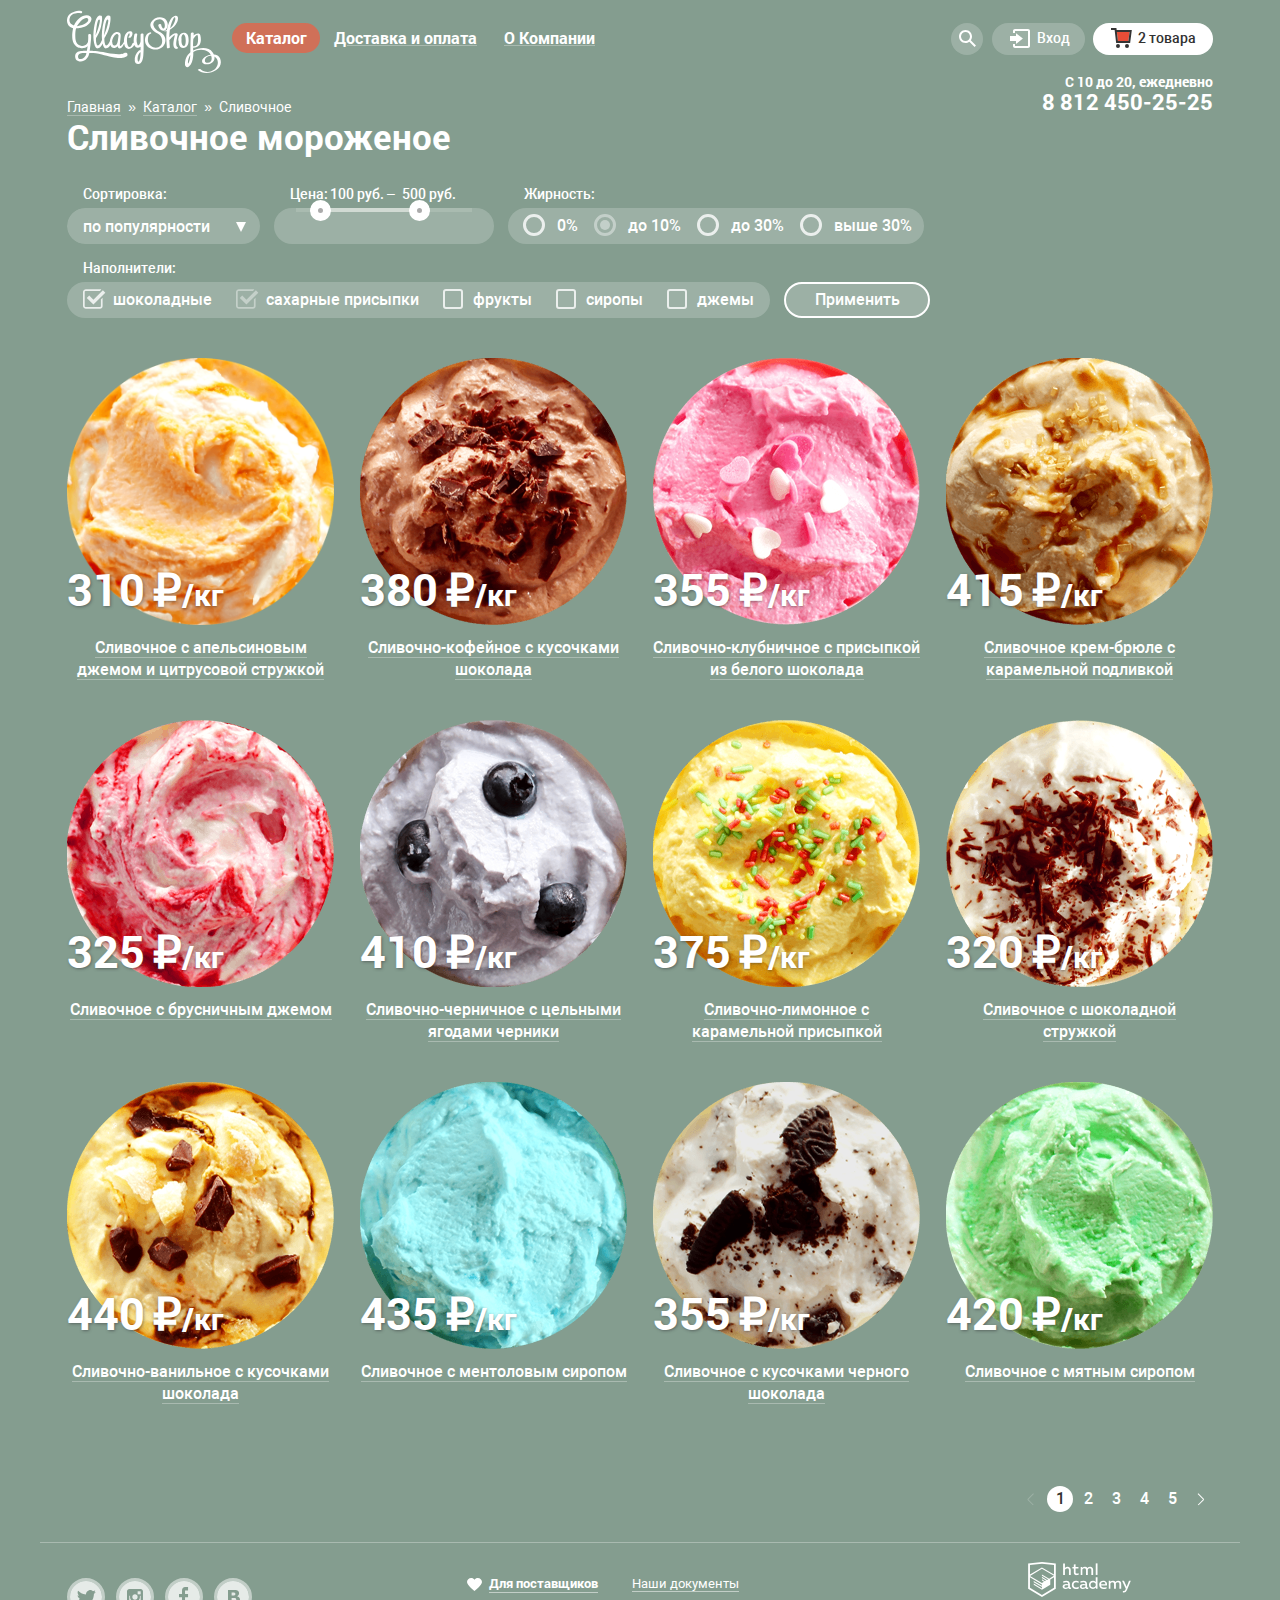
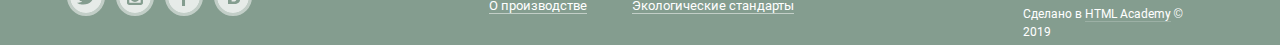
==== commit d7c1d719: "Правки перед защитой" ====
--- a/catalog.html
+++ b/catalog.html
@@ -178,7 +178,7 @@
               <label class="filter-price-min">
                 <input id="filter-price-min" type="text" value="100" name="filter-price-min"> руб.
               </label>
-              -
+              <span style="vertical-align: top">&ndash;</span>
               <label class="filter-price-max">
                 <input id="filter-price-max" type="text" value="500" name="filter-price-max"> руб.
               </label>
@@ -244,7 +244,7 @@
               width="267"
               height="267"
               alt="Сливочное с апельсиновым джемом и цитрусовой стружкой">
-            <p class="catalog-grid-item-price">310 ₽<small>/кг</small></p>
+            <p class="catalog-grid-item-price">310 <span class="price-currency">₽<small>/кг</small></span></p>
             <div class="catalog-hover-effect">
               <a class="button" href="product.html">Быстрый просмотр</a>
             </div>
@@ -259,7 +259,7 @@
               width="267"
               height="267"
               alt="Сливочно-кофейное с кусочками шоколада">
-            <p class="catalog-grid-item-price">380 ₽<small>/кг</small></p>
+            <p class="catalog-grid-item-price">380 <span class="price-currency">₽<small>/кг</small></span></p>
             <div class="catalog-hover-effect">
               <a class="button" href="product.html">Быстрый просмотр</a>
             </div>
@@ -274,7 +274,7 @@
               width="267"
               height="267"
               alt="Сливочно-клубничное с присыпкой из белого шоколада">
-            <p class="catalog-grid-item-price">355 ₽<small>/кг</small></p>
+            <p class="catalog-grid-item-price">355 <span class="price-currency">₽<small>/кг</small></span></p>
             <div class="catalog-hover-effect">
               <a class="button" href="product.html">Быстрый просмотр</a>
             </div>
@@ -289,7 +289,7 @@
               width="267"
               height="267"
               alt="Сливочное крем-брюле с карамельной подливкой">
-            <p class="catalog-grid-item-price">415 ₽<small>/кг</small></p>
+            <p class="catalog-grid-item-price">415 <span class="price-currency">₽<small>/кг</small></span></p>
             <div class="catalog-hover-effect">
               <a class="button" href="product.html">Быстрый просмотр</a>
             </div>
@@ -304,7 +304,7 @@
               width="267"
               height="267"
               alt="Сливочное с брусничным джемом">
-            <p class="catalog-grid-item-price">325 ₽<small>/кг</small></p>
+            <p class="catalog-grid-item-price">325 <span class="price-currency">₽<small>/кг</small></span></p>
             <div class="catalog-hover-effect">
               <a class="button" href="product.html">Быстрый просмотр</a>
             </div>
@@ -319,7 +319,7 @@
               width="267"
               height="267"
               alt="Сливочно-черничное с цельными ягодами черники ">
-            <p class="catalog-grid-item-price">410 ₽<small>/кг</small></p>
+            <p class="catalog-grid-item-price">410 <span class="price-currency">₽<small>/кг</small></span></p>
             <div class="catalog-hover-effect">
               <a class="button" href="product.html">Быстрый просмотр</a>
             </div>
@@ -334,7 +334,7 @@
               width="267"
               height="267"
               alt="Сливочно-лимонное с карамельной присыпкой">
-            <p class="catalog-grid-item-price">375 ₽<small>/кг</small></p>
+            <p class="catalog-grid-item-price">375 <span class="price-currency">₽<small>/кг</small></span></p>
             <div class="catalog-hover-effect">
               <a class="button" href="product.html">Быстрый просмотр</a>
             </div>
@@ -349,7 +349,7 @@
               width="267"
               height="267"
               alt="Сливочное с шоколадной стружкой">
-            <p class="catalog-grid-item-price">320 ₽<small>/кг</small></p>
+            <p class="catalog-grid-item-price">320 <span class="price-currency">₽<small>/кг</small></span></p>
             <div class="catalog-hover-effect">
               <a class="button" href="product.html">Быстрый просмотр</a>
             </div>
@@ -364,7 +364,7 @@
               width="267"
               height="267"
               alt="Сливочно-ванильное с кусочками шоколада">
-            <p class="catalog-grid-item-price">440 ₽<small>/кг</small></p>
+            <p class="catalog-grid-item-price">440 <span class="price-currency">₽<small>/кг</small></span></p>
             <div class="catalog-hover-effect">
               <a class="button" href="product.html">Быстрый просмотр</a>
             </div>
@@ -379,7 +379,7 @@
               width="267"
               height="267"
               alt="Сливочноe с ментоловым сиропом">
-            <p class="catalog-grid-item-price">435 ₽<small>/кг</small></p>
+            <p class="catalog-grid-item-price">435 <span class="price-currency">₽<small>/кг</small></span></p>
             <div class="catalog-hover-effect">
               <a class="button" href="product.html">Быстрый просмотр</a>
             </div>
@@ -394,7 +394,7 @@
               width="267"
               height="267"
               alt="Сливочное с кусочками черного шоколада">
-            <p class="catalog-grid-item-price">355 ₽<small>/кг</small></p>
+            <p class="catalog-grid-item-price">355 <span class="price-currency">₽<small>/кг</small></span></p>
             <div class="catalog-hover-effect">
               <a class="button" href="product.html">Быстрый просмотр</a>
             </div>
@@ -409,7 +409,7 @@
               width="267"
               height="267"
               alt="Сливочное с мятным сиропом">
-            <p class="catalog-grid-item-price">420 ₽<small>/кг</small></p>
+            <p class="catalog-grid-item-price">420 <span class="price-currency">₽<small>/кг</small></span></p>
             <div class="catalog-hover-effect">
               <a class="button" href="product.html">Быстрый просмотр</a>
             </div>
--- a/css/style.min.css
+++ b/css/style.min.css
@@ -1 +1,2 @@
-@font-face{font-family:"Roboto";src:url(../font/roboto.woff2) format("woff2"),url(../font/roboto.woff) format("woff");font-weight:400;font-style:normal}@font-face{font-family:"Roboto";src:url(../font/robotomedium.woff2) format("woff2"),url(../font/robotomedium.woff) format("woff");font-weight:500;font-style:normal}@font-face{font-family:"Roboto";src:url(../font/robotobold.woff2) format("woff2"),url(../font/robotobold.woff) format("woff");font-weight:700;font-style:normal}*,*::before,*::after{-webkit-box-sizing:inherit;box-sizing:inherit}body{-webkit-box-sizing:border-box;box-sizing:border-box;font-family:"Roboto","Arial",sans-serif;font-size:16px;line-height:22px;font-weight:400;color:#fff}.inner-page .main{font-weight:500}a{text-decoration:none}img{max-width:100%;height:auto}.background-holder{width:100%;background-color:#849d8f;background-image:url(../img/slide1.png);background-repeat:no-repeat;background-position:center top}#slider-nav1:checked~.background-holder{background-color:#849d8f;background-image:url(../img/slide1.png)}#slider-nav2:checked~.background-holder{background-color:#8996a6;background-image:url(../img/slide2.png)}#slider-nav3:checked~.background-holder{background-color:#9d8b84;background-image:url(../img/slide3.png)}.inner-page .background-holder{background-image:none}.container{width:1200px;margin:0 auto;padding:0 27px}.visually-hidden{position:absolute;z-index:-1;width:0;height:0;padding:0;margin:0;border:none;overflow:hidden}.list-reset{margin:0;padding:0;list-style:none}.button{display:block;padding-top:9px;padding-bottom:13px;padding-left:18px;padding-right:18px;font-size:18px;line-height:24px;color:#fff;border:none;border-radius:23px;font-weight:700;-webkit-box-shadow:0 2px 2px 0 rgba(85,8,0,.54);box-shadow:0 2px 2px 0 rgba(85,8,0,.54);background-image:-webkit-gradient(linear,left bottom,left top,from(#ca3824),to(#f26843));background-image:linear-gradient(to top,#ca3824,#f26843);text-align:center;cursor:pointer}.button:hover,.button:focus{-webkit-box-shadow:0 1px 2px 0 #ac1000;box-shadow:0 1px 2px 0 #ac1000;background-image:-webkit-gradient(linear,left bottom,left top,from(#e74a35),to(#f26843)),-webkit-gradient(linear,left top,left bottom,from(rgba(255,255,255,.2)),to(rgba(255,255,255,.2)));background-image:linear-gradient(to top,#e74a35,#f26843),linear-gradient(to bottom,rgba(255,255,255,.2),rgba(255,255,255,.2))}.button:active{-webkit-box-shadow:inset 0 2px 2px 0 #942718;box-shadow:inset 0 2px 2px 0 #942718;background-image:-webkit-gradient(linear,left top,left bottom,from(#e74a35),to(#f26843)),-webkit-gradient(linear,left top,left bottom,from(rgba(0,0,0,.07)),to(rgba(0,0,0,.07)));background-image:linear-gradient(to bottom,#e74a35,#f26843),linear-gradient(to bottom,rgba(0,0,0,.07),rgba(0,0,0,.07))}@-webkit-keyframes bounce{0%{-webkit-transform:translateY(-2000px);transform:translateY(-2000px)}70%{-webkit-transform:translateY(30px);transform:translateY(30px)}90%{-webkit-transform:translateY(-10px);transform:translateY(-10px)}100%{-webkit-transform:translateY(0);transform:translateY(0)}}@keyframes bounce{0%{-webkit-transform:translateY(-2000px);transform:translateY(-2000px)}70%{-webkit-transform:translateY(30px);transform:translateY(30px)}90%{-webkit-transform:translateY(-10px);transform:translateY(-10px)}100%{-webkit-transform:translateY(0);transform:translateY(0)}}@-webkit-keyframes shake{0%,100%{-webkit-transform:translateX(0);transform:translateX(0)}10%,30%,50%,70%,90%{-webkit-transform:translateX(-10px);transform:translateX(-10px)}20%,40%,60%,80%{-webkit-transform:translateX(10px);transform:translateX(10px)}}@keyframes shake{0%,100%{-webkit-transform:translateX(0);transform:translateX(0)}10%,30%,50%,70%,90%{-webkit-transform:translateX(-10px);transform:translateX(-10px)}20%,40%,60%,80%{-webkit-transform:translateX(10px);transform:translateX(10px)}}.popup,.modal{display:none;background-color:#f8f7f4;border-radius:5px;-webkit-box-shadow:0 20px 20px 0 rgba(0,0,0,.4);box-shadow:0 20px 20px 0 rgba(0,0,0,.4);color:#323232;z-index:10}.modal{border-radius:10px}.popup input[type=text],.popup input[type=password],.popup input[type=email],.popup input[type=search],.popup textarea,.modal input[type=text],.modal input[type=password],.modal input[type=email],.modal input[type=search],.modal textarea{background-color:#fff;border:1px solid rgba(178,178,178,.52);border-radius:5px;font-size:14px;line-height:24px;font-weight:700}.popup input[type=text],.popup input[type=password],.popup input[type=email],.popup input[type=search],.modal input[type=text],.modal input[type=password],.modal input[type=email],.modal input[type=search]{height:44px}.popup input[type=text]:hover,.popup input[type=password]:hover,.popup input[type=email]:hover,.popup input[type=search]:hover,.popup textarea:hover,.modal input[type=text]:hover,.modal input[type=password]:hover,.modal input[type=email]:hover,.modal input[type=search]:hover,.modal textarea:hover{border-color:rgba(154,154,154,.52)}.popup input[type=text]:focus,.popup input[type=password]:focus,.popup input[type=email]:focus,.popup input[type=search]:focus,.popup textarea:focus,.modal input[type=text]:focus,.modal input[type=password]:focus,.modal input[type=email]:focus,.modal input[type=search]:focus,.modal textarea:focus{border-color:rgba(46,136,228,.52)}.popup a{color:#323232;border-bottom:1px solid rgba(50,50,50,.3)}.popup a:hover,.popup a:focus,.popup a:active{color:#e84d37;border-bottom:1px solid rgba(232,77,55,.3)}.modal-close{position:absolute;top:15px;right:16px;width:18px;height:17px;background:url(../img/x-big.svg) no-repeat center;border:none;cursor:pointer}.modal-show{display:block;-webkit-animation:bounce 0.6s;animation:bounce 0.6s}.modal-error{-webkit-animation:shake 0.6s;animation:shake 0.6s}.page-header .container{position:relative}.main-navigation{display:-webkit-box;display:-ms-flexbox;display:flex}.page-header-logo{display:block;width:154px;height:64px;margin-top:10px;margin-right:11px}.main-menu{display:-webkit-box;display:-ms-flexbox;display:flex;-webkit-box-align:start;-ms-flex-align:start;align-items:flex-start;-ms-flex-wrap:wrap;flex-wrap:wrap}.main-menu-item{position:relative;padding-top:23px;padding-bottom:17px;-ms-flex-negative:0;flex-shrink:0}.main-menu-item>a{display:block;padding-top:6px;padding-bottom:6px;padding-left:14px;padding-right:13px;font-weight:700;line-height:18px;color:white;-webkit-text-decoration:underline rgba(255,255,255,.3);text-decoration:underline rgba(255,255,255,.3);border-radius:16px}.main-menu-item:hover>a,.main-menu-item>a:focus,.main-menu-item>a:active{background-color:#f7f6f3;color:#333;text-decoration:none}.main-menu-item>a:active{background-color:#ededed;-webkit-box-shadow:inset 0 2px 1px 0 #696969;box-shadow:inset 0 2px 1px 0 #696969}.main-menu-item-active>a{color:#fff;background-color:#d07058;text-decoration:none}.catalog-menu{position:absolute;top:calc(100% - 10px);left:-8px;display:none;min-width:143px;background-color:#f8f7f4;border-radius:5px;-webkit-box-shadow:0 20px 20px 0 rgba(0,0,0,.4);box-shadow:0 20px 20px 0 rgba(0,0,0,.4);overflow:hidden;z-index:3}.main-menu-item:hover .catalog-menu{display:block}.catalog-menu-item{padding-left:6px;padding-right:9px}.catalog-menu-item a{padding-top:8px;padding-bottom:8px;padding-left:15px;display:block;color:#323232;font-size:14px;line-height:16px;font-weight:400}.catalog-menu-item:hover,.catalog-menu-item:focus{background-color:#fbded7}.catalog-menu-item:active{background-color:#f6b5a5}.catalog-menu-item-active{background-color:#d07058}.catalog-menu-novelties a{padding-top:9px;padding-bottom:13px;font-weight:700;border-bottom:1px solid rgba(0,0,0,.2)}.main-navigation-search{position:relative;margin-left:auto;width:33px}.main-navigation-login{position:relative;width:93px}.main-navigation-cart{position:relative;width:100px}.main-navigation-login,.main-navigation-cart{margin-left:10px}.main-navigation-section-link-wrapper{padding-top:23px;padding-bottom:17px}.main-navigation-search-link,.main-navigation-login-link,.main-navigation-cart-link{position:relative;display:block;padding-top:7px;padding-bottom:9px;padding-left:45px;padding-right:17px;color:#fff;background-color:rgba(255,255,255,.2);border-radius:16px;font-size:14px;line-height:16px;font-weight:500}.main-navigation-search-link{padding:0;width:32px;height:32px;font-size:0}.main-navigation-search-link::before{content:"";width:100%;height:100%;position:absolute;background:url(../img/search.svg) no-repeat 50% 45%}.main-navigation-search-link:hover::before,.main-navigation-search-link:focus::before{background:url(../img/search2.svg) no-repeat 50% 45%}.main-navigation-search-link:hover,.main-navigation-login-link:hover,.main-navigation-search-link:focus,.main-navigation-login-link:focus{color:#323232;background-color:#fff}.main-navigation-login-link::before,.main-navigation-cart-link::before{content:"";width:30px;height:30px;position:absolute;left:11px;top:0;margin-right:8px}.main-navigation-login-link::before{background:url(../img/login.svg) no-repeat center}.main-navigation-login-link:hover::before,.main-navigation-login-link:focus::before{background:url(../img/login2.svg) no-repeat center}.main-navigation-cart-link::before{background:url(../img/cart.svg) no-repeat center}.main-navigation-cart.cart-full{width:auto;min-width:118px}.cart-full .main-navigation-cart-link::before{background:url(../img/cart-full.svg) no-repeat center}.cart-full .main-navigation-cart-link:hover,.cart-full .main-navigation-cart-link:focus{color:#323232;background-color:#fff}.main-navigation-search:hover .popup-search,.main-navigation-search:focus .popup-search{display:block}.popup-search{position:absolute;top:calc(100% - 15px);right:0;width:341px;padding:20px 15px}.popup-search input{width:100%;padding-top:0;padding-bottom:3px;padding-left:13px;padding-right:13px}.main-navigation-login:hover .popup-login,.main-navigation-login:focus .popup-login{display:block}.popup-login{position:absolute;top:calc(100% - 15px);right:0;width:277px;padding-top:20px;padding-bottom:20px;padding-left:19px;padding-right:17px}.popup-login p{margin:0;margin-bottom:20px}.popup-login input{width:100%;padding-top:0;padding-bottom:3px;padding-left:13px;padding-right:13px}.popup-login .button{display:inline-block;width:100px;vertical-align:top}.popup-login .popup-login-links{display:inline-block;width:120px;margin-left:17px;vertical-align:top}.popup-login a{font-size:13px;line-height:24px;font-weight:400}.cart-full:hover .popup-cart,.cart-full:focus .popup-cart{display:block}.popup-cart{position:absolute;top:calc(100% - 15px);right:0;width:540px;padding-top:20px;padding-bottom:20px;padding-left:15px;padding-right:15px;font-size:13px;line-height:16px;font-weight:400}.popup-cart-form{display:-webkit-box;display:-ms-flexbox;display:flex;-webkit-box-orient:vertical;-webkit-box-direction:normal;-ms-flex-direction:column;flex-direction:column;-webkit-box-align:end;-ms-flex-align:end;align-items:flex-end}.popup-cart table{border-collapse:collapse;-ms-flex-item-align:start;align-self:flex-start}.popup-cart-form-item{height:53px;vertical-align:top}.popup-cart-form-item-del{position:relative;width:13px}.popup-cart-form-item-del button{position:absolute;top:10px;left:50%;margin-left:-5.5px;width:11px;height:11px;padding:0;border:none;background:url(../img/x.svg) no-repeat center;cursor:pointer}.popup-cart-form-item-name{width:298px;position:relative;padding-top:8px;padding-bottom:7px;padding-left:60px;padding-right:6px}.popup-cart-form-item-name img{width:33px;height:33px;position:absolute;top:0;left:13px}.popup-cart-form-item-amount-price{padding-top:8px;padding-bottom:8px;padding-left:8px;padding-right:8px;width:123px}.popup-cart-form-item-multi-mark{vertical-align:middle}.popup-cart-form-item-price{color:#999}.popup-cart-form-item-cost{padding:8px}.popup-cart-form-divider{margin-top:4px;margin-bottom:13px;border:none;border-top:1px solid #cacac7;width:100%}.popup-cart-form-total{margin:0;margin-right:-2px;margin-bottom:15px;font-size:15px;line-height:18px;font-weight:700}.page-header-contacts{display:-webkit-box;display:-ms-flexbox;display:flex;-webkit-box-orient:vertical;-webkit-box-direction:normal;-ms-flex-direction:column;flex-direction:column;-webkit-box-align:end;-ms-flex-align:end;align-items:flex-end;position:absolute;right:27px;top:100%;font-size:14px;line-height:16px;font-weight:700;font-style:normal;z-index:5}.page-header-contacts a{font-size:22px;line-height:24px;color:#fff}.slider{margin-bottom:40px;position:relative}.slider-list{position:relative;min-height:533px;list-style-type:none}.slider-item{display:-webkit-box;display:-ms-flexbox;display:flex;-webkit-box-orient:vertical;-webkit-box-direction:normal;-ms-flex-direction:column;flex-direction:column;-webkit-box-pack:end;-ms-flex-pack:end;justify-content:flex-end;-webkit-box-align:center;-ms-flex-align:center;align-items:center}.slider-item h3{max-width:670px;margin:0;margin-top:315px;margin-bottom:34px;font-size:60px;line-height:60px;font-weight:700;text-align:center}.slider-item .button{min-width:280px;font-size:32px;line-height:44px;font-weight:700;border-radius:32px}.slide-2,.slide-3{display:none}.slider-nav{position:absolute;left:0;bottom:24px}.slider-nav li{display:inline-block;vertical-align:top;margin-right:5px}.slider-nav label{display:block;width:21px;height:21px;border:2px solid #fff;border-radius:50%;background-color:transparent;cursor:pointer}.slider-nav label:hover,.slider-nav label:focus{background-color:rgba(248,247,244,.4)}#slider-nav1:checked~.background-holder label[for="slider-nav1"]{background-color:#fff}#slider-nav2:checked~.background-holder label[for="slider-nav2"]{background-color:#fff}#slider-nav3:checked~.background-holder label[for="slider-nav3"]{background-color:#fff}.slider-nav-button{background-color:transparent;border:1px solid #fff;border-radius:50%}.promo{display:-webkit-box;display:-ms-flexbox;display:flex;-webkit-box-pack:justify;-ms-flex-pack:justify;justify-content:space-between;-webkit-box-align:start;-ms-flex-align:start;align-items:flex-start;margin-bottom:40px}.promo-item{position:relative;padding-left:19px;padding-right:21px;padding-top:13px;padding-bottom:23px;width:560px;min-height:230px;background-repeat:no-repeat;background-position:0 0;background-size:cover;border-radius:15px}.promo-rasp{background-color:#6c091a;background-image:url(../img/raspberry.jpg)}.promo-chock{background-color:#3a241b;background-image:url(../img/chockolate.jpg)}.promo-item h3{margin:0;margin-bottom:16px;font-size:35px;line-height:41px;font-weight:700}.promo-item p{margin:0;font-size:18px;line-height:22px;font-weight:700}.promo-item .button{position:absolute;right:21px;bottom:23px;padding-left:22px;padding-right:22px}.breadcrumbs{display:-webkit-box;display:-ms-flexbox;display:flex;-webkit-box-pack:start;-ms-flex-pack:start;justify-content:flex-start;margin-top:25px;margin-bottom:1px;font-size:14px;line-height:16px;font-weight:400}.breadcrumbs li:not(:last-child){padding-right:22px;position:relative}.breadcrumbs li:not(:last-child)::after{content:"»";position:absolute;right:7px}.breadcrumbs a{color:#fff;border-bottom:1px solid rgba(255,255,255,.3)}.breadcrumbs a:hover,.breadcrumbs a:focus,.breadcrumbs a:active{color:#ffbc9e;border-bottom:1px solid #ffbc9e}.page-title{margin:0;margin-bottom:13px;font-size:35px;line-height:41px}.filter{font-size:16px;line-height:18px;font-weight:500;margin-bottom:40px}.filter form{display:-webkit-box;display:-ms-flexbox;display:flex;-ms-flex-wrap:wrap;flex-wrap:wrap}.filter-item{position:relative;min-height:36px;margin:0;margin-top:38px;margin-right:14px;padding:0;border:none;border-radius:18px;background-color:rgba(255,255,255,.2)}.filter-header{position:absolute;bottom:calc(100% + 6px);left:16px;font-size:14px;line-height:16px}.filter-header.filter-price-range{left:52px;bottom:calc(100% + 5px)}.filter-sort{background:none}.filter-price{width:220px;padding-left:22px;padding-right:22px}.multi-range-wrap{display:-webkit-box;display:-ms-flexbox;display:flex;-webkit-box-align:center;-ms-flex-align:center;align-items:center;width:100%;height:100%}.select-wrap{position:relative;overflow:hidden;width:100%;min-width:193px;border-radius:18px}.select-wrap select{position:relative;min-width:150%;z-index:2}.select-wrap::before{content:"";border-top:10px solid #fff;border-left:5px solid transparent;border-right:5px solid transparent;position:absolute;right:14px;top:14px;z-index:0}.select-wrap:hover::before{border-top-color:#323232}.filter-sort select{padding-top:8px;padding-bottom:7px;padding-left:12px;padding-right:10px}.filter-price legend{display:inline-block;vertical-align:middle}.filter-price input[type="text"]{width:35px;background-color:transparent;border:none;font:inherit;color:inherit;text-align:center}.multi-range{position:relative;width:100%;height:4px}.multi-range-out{width:100%;height:100%;background-color:rgba(209,218,211,.5);opacity:.5}.multi-range-inn{position:absolute;top:0;left:8%;width:68%;height:100%;background-color:#d1dad3}.multi-range-handler{top:-8px;width:21px;height:21px;position:absolute;background-color:#ababab;border:8px solid #fff;border-radius:50%;cursor:pointer}.multi-range-handler-1{left:0}.multi-range-handler-2{right:0}.filter select,.filter button{font-size:16px;line-height:18px;font-weight:500;color:#fff;background-color:rgba(255,255,255,.2);border-radius:18px;border:none}.filter select:hover,.filter button:hover,.filter select:focus,.filter button:focus{color:#323232}.filter button{min-height:36px;border:2px solid #fff;-ms-flex-item-align:end;align-self:flex-end;cursor:pointer}.filter button:hover,.filter button:focus{background-color:#fff}.filter button:active{border:none;-webkit-box-shadow:inset 0 2px 1px 0 #696969;box-shadow:inset 0 2px 1px 0 #696969;background-color:#ededed}.filter-fat,.filter-fillers{padding-top:9px;padding-bottom:8px;padding-left:14px}.filter-fat label,.filter-fillers label{position:relative;padding-left:33px;margin-right:14px}.filter-fat label::before{content:"";position:absolute;left:0;top:-2px;width:22px;height:22px;padding:3px;border:3px solid #fff;border-radius:50%;opacity:.8}.filter-fat input:checked + label::before{background-color:#fff;background-clip:content-box}.filter-fillers label::before{content:"";position:absolute;left:4px;top:-1px;width:20px;height:20px;border:2px solid #fff;border-radius:3px;opacity:.8}.filter-fillers input:checked + label::before{width:23px;border:none;background:url(../img/checkbox-on.svg) no-repeat center;background-size:contain}.filter-fat label:hover::before,.filter-fat input:focus + label::before,.filter-fillers label:hover::before,.filter-fillers input:focus + label::before{opacity:1}.filter-fat input:disabled + label::before,.filter-fillers input:disabled + label::before{opacity:.4}.featured-products{margin-bottom:-3px}.catalog-search-result{margin-bottom:42px}.catalog-grid{display:-webkit-box;display:-ms-flexbox;display:flex;-ms-flex-wrap:wrap;flex-wrap:wrap;margin:0 -13px}.catalog-grid-item{display:-webkit-box;display:-ms-flexbox;display:flex;-webkit-box-orient:vertical;-webkit-box-direction:normal;-ms-flex-direction:column;flex-direction:column;position:relative;width:267px;min-height:330px;margin-bottom:32px;margin-left:13px;margin-right:13px}.catalog-grid-item img{width:267px}.catalog-grid-item-link{color:#fff;border-bottom:1px solid rgba(255,255,255,.3)}.catalog-grid-item h3{-webkit-box-ordinal-group:2;-ms-flex-order:1;order:1;margin:0;margin-top:12px;font-size:16px;line-height:22px;font-weight:500;text-align:center}.catalog-grid-item-link:hover,.catalog-grid-item-link:focus,.catalog-grid-item-link:active{color:#ffbc9e;border-bottom:1px solid rgba(255,188,158,1)}.catalog-grid-item-price{margin:0;position:absolute;top:204px;font-size:45px;line-height:45px;font-weight:700;text-shadow:.5px .9px 3px rgba(49,50,53,.5)}.catalog-grid-item-price small{font-size:30px}.catalog-hover-effect{position:absolute;top:-6px;bottom:-77px;left:-14px;right:-14px;display:none;z-index:-1;background-color:rgba(248,247,244,.2);-webkit-box-shadow:0 20px 20px 0 rgba(0,0,0,.4);box-shadow:0 20px 20px 0 rgba(0,0,0,.4);border-radius:5px}.catalog-grid-item:hover,.catalog-grid-item:focus{z-index:1}.catalog-grid-item:hover .catalog-hover-effect{display:-webkit-box;display:-ms-flexbox;display:flex;-webkit-box-pack:center;-ms-flex-pack:center;justify-content:center;-webkit-box-align:end;-ms-flex-align:end;align-items:flex-end}.catalog-hover-effect .button{margin-top:auto;margin-bottom:22px;border:none}.features{min-height:306px;margin-bottom:39px;padding-top:24px;padding-left:20px;padding-right:20px;padding-bottom:16px;border-radius:15px;background-color:#eee3cf;background-image:url(../img/waffle-pattern-small.jpg);background-repeat:repeat}.features-info{margin-top:0;margin-bottom:9px;font-size:24px;line-height:30px;font-weight:500;color:#323232}.features-list{display:-webkit-box;display:-ms-flexbox;display:flex;-ms-flex-wrap:wrap;flex-wrap:wrap;-webkit-box-pack:justify;-ms-flex-pack:justify;justify-content:space-between;color:#323232}.features-list li{position:relative;padding-top:12px;margin-bottom:10px;padding-left:57px;width:540px}.features-list li::before{content:"";position:absolute;width:49px;height:49px;top:0;left:0;background-repeat:no-repeat;background-position:center}.features-list-icecream::before{background-image:url(../img/icecream.svg)}.features-list-cow::before{background-image:url(../img/cow.svg)}.features-list-leave::before{background-image:url(../img/leave.svg)}.features-list-termo::before{background-image:url(../img/termo.svg)}.article-subscr-wrapper{display:-webkit-box;display:-ms-flexbox;display:flex;-webkit-box-pack:justify;-ms-flex-pack:justify;justify-content:space-between;margin-bottom:39px;min-height:220px}.article{padding-top:22px;padding-left:20px;padding-right:20px;padding-bottom:22px;width:560px;min-height:220px;border-radius:15px;background-color:#fff;background-image:url(../img/straw-background.jpg);background-repeat:no-repeat;background-position:right 0 top 0}.article h2{margin:0;margin-bottom:3px;font-size:16px;line-height:22px;font-weight:500;color:#323232}.article a{display:block;max-width:300px;font-size:24px;line-height:30px;font-weight:700;color:#323232;text-decoration:underline}.article a:hover,.article a:focus,.article a:active{color:#e84d37}.subscr-background-wrapper{width:560px;background-image:url(../img/post-pattern.png);background-repeat:repeat;padding:5px;min-height:220px;border-radius:10px}.subscription{padding-top:28px;padding-left:22px;padding-right:22px;padding-bottom:34px;background-color:#f8f7f4;border-radius:10px}.subscription-info{margin:0;margin-bottom:36px;color:#5a5a5a}.subscription-form{display:-webkit-box;display:-ms-flexbox;display:flex;-webkit-box-pack:justify;-ms-flex-pack:justify;justify-content:space-between;-webkit-box-align:start;-ms-flex-align:start;align-items:flex-start}.subscription-form input{padding-top:8px;padding-bottom:10px;padding-left:13px;padding-right:13px;width:368px;border:1px solid rgba(178,178,178,.52);border-radius:5px;line-height:24px;font-weight:700;color:#323232}.subscription-form input:hover{border-color:rgba(154,154,154,.52)}.subscription-form input:focus{border-color:rgba(46,136,228,.52)}.subscription-form .button{min-width:127px}.map{background-color:#ece5c9}.map .container{position:relative}.map img{display:block;margin:0 auto;width:1200px;height:430px}.map iframe{width:100%;height:430px;border:0;display:block}.map-contacts{position:absolute;bottom:67px;right:25px;min-height:305px;padding-top:30px;padding-bottom:29px;padding-left:25px;padding-right:25px;width:302px;font-size:14px;line-height:20px;font-style:normal;color:#323232;background-color:#fff;border-radius:15px;z-index:2}.map-contacts p{margin:0;margin-bottom:18px}.map-contacts .button{margin-top:24px}.map-address{font-size:18px;line-height:24px;font-weight:700}.map-phone{display:inline-block;vertical-align:middle;margin-top:3px;font-size:18px;line-height:22px;font-weight:700;color:#323232}.map-worktime{font-size:14px;line-height:22px}.pagination{display:-webkit-box;display:-ms-flexbox;display:flex;-webkit-box-pack:end;-ms-flex-pack:end;justify-content:flex-end}.pagination-item{font-size:16px;line-height:18px;font-weight:500;margin-left:2px}.pagination-item a{position:relative;display:-webkit-box;display:-ms-flexbox;display:flex;-webkit-box-pack:center;-ms-flex-pack:center;justify-content:center;-webkit-box-align:center;-ms-flex-align:center;align-items:center;width:26px;height:26px;color:#fff;border-radius:50%}.pagination-item-back a::before,.pagination-item-back a::after{content:"";display:block;position:absolute;width:8px;height:1px;background-color:#fff;left:50%;margin-left:-4px;-webkit-transform-origin:top left;transform-origin:top left}.pagination-item-back a::before{-webkit-transform:rotate(45deg);transform:rotate(45deg)}.pagination-item-back a::after{-webkit-transform:translate(-.5px) rotate(-45deg);transform:translate(-.5px) rotate(-45deg)}.pagination-item-forward a::before,.pagination-item-forward a::after{content:"";display:block;position:absolute;width:8px;height:1px;background-color:#fff;left:50%;margin-left:-4px;-webkit-transform-origin:top right;transform-origin:top right}.pagination-item-forward a::before{-webkit-transform:rotate(45deg);transform:rotate(45deg)}.pagination-item-forward a::after{-webkit-transform:translate(-.5px) rotate(-45deg);transform:translate(-.5px) rotate(-45deg)}.pagination-item a:hover,.pagination-item a:focus{background-color:rgba(255,255,255,.2)}.pagination-item a:active{color:#323232;background-color:#fff}.pagination-item a:active::before,.pagination-item a:active::after{background-color:#323232}.pagination-item-current a{color:#323232;background-color:#fff}.pagination-item-current a:hover{color:#323232;background-color:#fff}.pagination-item-disabled a,.pagination-item-disabled a:hover,.pagination-item-disabled a:focus,.pagination-item-disabled a:active{opacity:.2;background:none}.page-footer{min-height:103px}.inner-page .page-footer{margin-top:30px}.page-footer .container{display:-webkit-box;display:-ms-flexbox;display:flex;-webkit-box-align:start;-ms-flex-align:start;align-items:flex-start;padding-top:19px;border-top:1px solid rgba(255,255,255,.3)}.page-footer-socials{display:-webkit-box;display:-ms-flexbox;display:flex;-webkit-box-align:center;-ms-flex-align:center;align-items:center}.page-footer-socials li{margin-top:16px;margin-right:11px}.page-footer-socials a{position:relative;display:block;width:38px;height:38px;background-clip:padding-box;border:3px solid rgba(255,255,255,.5);border-radius:50%}.page-footer-socials a::before{content:"";background-repeat:no-repeat;background-position:center;opacity:.8;top:0;left:0;bottom:0;right:0;position:absolute}.page-footer-socials a.tw-link::before{background-image:url(../img/twitter.svg)}.page-footer-socials a.inst-link::before{background-image:url(../img/instagramm.svg)}.page-footer-socials a.fb-link::before{background-image:url(../img/facebook.svg)}.page-footer-socials a.vk-link::before{background-image:url(../img/vk.svg)}.page-footer-socials a:hover::before,.page-footer-socials a:focus::before{opacity:1}.page-footer-socials a:active::before{opacity:.9}.page-footer-menu{display:-webkit-box;display:-ms-flexbox;display:flex;-ms-flex-wrap:wrap;flex-wrap:wrap;list-style-type:none;-webkit-box-align:start;-ms-flex-align:start;align-items:flex-start;width:350px;margin-top:10px;margin-left:199px;margin-right:212px;padding-left:27px}.page-footer-menu li{-ms-flex-negative:0;flex-shrink:0;min-width:143px}.page-footer-menu a{color:#fff;font-size:13px;line-height:18px;border-bottom:1px solid rgba(255,255,255,.5)}.page-footer-menu a:hover,.page-footer-menu a:focus,.page-footer-menu a:active{color:#ffbc9e;border-color:rgba(255,188,158,.5)}.page-footer-menu-vendors a{position:relative;font-weight:700;border-bottom:1px solid rgba(255,255,255,.5);color:#fff}.page-footer-menu-vendors a::before{content:"";width:15px;height:13px;position:absolute;top:4px;left:-22px;background:url(../img/heart.svg) no-repeat center}.page-footer-copyright{margin:0;font-size:12px;line-height:18px}.page-footer-copyright-logo{display:block}.page-footer-copyright-text-link{color:#fff;border-bottom:1px solid rgba(254,254,254,.2)}.page-footer-copyright-text-link:hover,.page-footer-copyright-text-link:focus,.page-footer-copyright-text-link:active{color:#ffbc9e;border-bottom:1px solid #ffbc9e}.modal-feedback{position:fixed;top:338px;left:50%;margin-left:-237px;padding-top:15px;padding-bottom:27px;padding-left:24px;padding-right:25px;width:477px;font-size:24px;line-height:28px;color:#323232;font-weight:500}.modal-feedback p{margin:0;margin-bottom:20px}.modal-feedback input[type="text"],.modal-feedback input[type="email"]{padding-top:0;padding-bottom:2px;padding-left:14px;padding-right:14px;width:267px;font-size:16px}.modal-feedback textarea{width:100%;padding-top:6px;padding-bottom:10px;padding-left:14px;padding-right:14px;margin-bottom:5px;font-size:16px}.modal-feedback .button-aligner{text-align:right}.modal-feedback .button{display:inline-block;vertical-align:middle;width:139px}
+@font-face{font-family:"Roboto";src:url(../font/roboto.woff2) format("woff2"),url(../font/roboto.woff) format("woff");font-weight:400;font-style:normal}@font-face{font-family:"Roboto";src:url(../font/robotomedium.woff2) format("woff2"),url(../font/robotomedium.woff) format("woff");font-weight:500;font-style:normal}@font-face{font-family:"Roboto";src:url(../font/robotobold.woff2) format("woff2"),url(../font/robotobold.woff) format("woff");font-weight:700;font-style:normal}*,::before,::after{-webkit-box-sizing:inherit;box-sizing:inherit}body{min-width:1200px;-webkit-box-sizing:border-box;box-sizing:border-box;font-family:"Roboto","Arial",sans-serif;font-size:16px;line-height:22px;font-weight:400;color:#fff}.inner-page .main{font-weight:500}a{text-decoration:none}img{max-width:100%;height:auto}.background-holder{width:100%;background-color:#849d8f;background-image:url(../img/slide1.png);background-repeat:no-repeat;background-position:center top}#slider-nav1:checked ~ .background-holder{background-color:#849d8f;background-image:url(../img/slide1.png)}#slider-nav2:checked ~ .background-holder{background-color:#8996a6;background-image:url(../img/slide2.png)}#slider-nav3:checked ~ .background-holder{background-color:#9d8b84;background-image:url(../img/slide3.png)}.inner-page .background-holder{background-image:none}.container{width:1200px;margin:0 auto;padding:0 27px}.visually-hidden{position:absolute;z-index:-1;width:0;height:0;padding:0;margin:0;border:none;overflow:hidden}.list-reset{margin:0;padding:0;list-style:none}.button{display:block;padding-top:9px;padding-bottom:13px;padding-left:18px;padding-right:18px;font-size:18px;line-height:24px;color:#fff;border:none;border-radius:23px;font-weight:700;-webkit-box-shadow:0 2px 2px 0 rgba(85,8,0,0.54);box-shadow:0 2px 2px 0 rgba(85,8,0,0.54);background-image:-webkit-gradient(linear,left bottom,left top,from(#ca3824),to(#f26843));background-image:linear-gradient(to top,#ca3824,#f26843);text-align:center;cursor:pointer}.button:hover,.button:focus{-webkit-box-shadow:0 1px 2px 0 #ac1000;box-shadow:0 1px 2px 0 #ac1000;background-image:-webkit-gradient(linear,left bottom,left top,from(#e74a35),to(#f26843)),-webkit-gradient(linear,left top,left bottom,from(rgba(255,255,255,0.2)),to(rgba(255,255,255,0.2)));background-image:linear-gradient(to top,#e74a35,#f26843),linear-gradient(to bottom,rgba(255,255,255,0.2),rgba(255,255,255,0.2))}.button:active{-webkit-box-shadow:inset 0 2px 2px 0 #942718;box-shadow:inset 0 2px 2px 0 #942718;background-image:-webkit-gradient(linear,left top,left bottom,from(#e74a35),to(#f26843)),-webkit-gradient(linear,left top,left bottom,from(rgba(0,0,0,0.07)),to(rgba(0,0,0,0.07)));background-image:linear-gradient(to bottom,#e74a35,#f26843),linear-gradient(to bottom,rgba(0,0,0,0.07),rgba(0,0,0,0.07))}@-webkit-keyframes bounce{0%{-webkit-transform:translateY(-2000px);transform:translateY(-2000px)}70%{-webkit-transform:translateY(30px);transform:translateY(30px)}90%{-webkit-transform:translateY(-10px);transform:translateY(-10px)}100%{-webkit-transform:translateY(0);transform:translateY(0)}}@keyframes bounce{0%{-webkit-transform:translateY(-2000px);transform:translateY(-2000px)}70%{-webkit-transform:translateY(30px);transform:translateY(30px)}90%{-webkit-transform:translateY(-10px);transform:translateY(-10px)}100%{-webkit-transform:translateY(0);transform:translateY(0)}}@-webkit-keyframes shake{0%,100%{-webkit-transform:translateX(0);transform:translateX(0)}10%,30%,50%,70%,90%{-webkit-transform:translateX(-10px);transform:translateX(-10px)}20%,40%,60%,80%{-webkit-transform:translateX(10px);transform:translateX(10px)}}@keyframes shake{0%,100%{-webkit-transform:translateX(0);transform:translateX(0)}10%,30%,50%,70%,90%{-webkit-transform:translateX(-10px);transform:translateX(-10px)}20%,40%,60%,80%{-webkit-transform:translateX(10px);transform:translateX(10px)}}.popup,.modal{display:none;background-color:#f8f7f4;border-radius:5px;-webkit-box-shadow:0 20px 20px 0 rgba(0,0,0,0.4);box-shadow:0 20px 20px 0 rgba(0,0,0,0.4);color:#323232;z-index:10}.modal{border-radius:10px}.popup input[type=text],.popup input[type=password],.popup input[type=email],.popup input[type=search],.popup textarea,.modal input[type=text],.modal input[type=password],.modal input[type=email],.modal input[type=search],.modal textarea{background-color:#fff;border:1px solid rgba(178,178,178,0.52);border-radius:5px;font-size:14px;line-height:24px;font-weight:700;color:#323232}.popup input[type=text],.popup input[type=password],.popup input[type=email],.popup input[type=search],.modal input[type=text],.modal input[type=password],.modal input[type=email],.modal input[type=search]{height:44px}.popup input[type=text]:hover,.popup input[type=password]:hover,.popup input[type=email]:hover,.popup input[type=search]:hover,.popup textarea:hover,.modal input[type=text]:hover,.modal input[type=password]:hover,.modal input[type=email]:hover,.modal input[type=search]:hover,.modal textarea:hover{border-color:rgba(154,154,154,0.52)}.popup input[type=text]:focus,.popup input[type=password]:focus,.popup input[type=email]:focus,.popup input[type=search]:focus,.popup textarea:focus,.modal input[type=text]:focus,.modal input[type=password]:focus,.modal input[type=email]:focus,.modal input[type=search]:focus,.modal textarea:focus{border-color:rgba(46,136,228,0.52)}.popup a{color:#323232;border-bottom:1px solid rgba(50,50,50,0.3)}.popup a:hover,.popup a:focus,.popup a:active{color:#e84d37;border-bottom:1px solid rgba(232,77,55,0.3)}.modal-close{position:absolute;top:15px;right:16px;width:18px;height:17px;background:url(../img/x-big.svg) no-repeat center;border:none;cursor:pointer}.modal-show{display:block;-webkit-animation:bounce .6s;animation:bounce .6s}.modal-error{-webkit-animation:shake .6s;animation:shake .6s}.page-header .container{position:relative}.main-navigation{display:-webkit-box;display:-ms-flexbox;display:flex}.page-header-logo{display:block;width:154px;height:64px;margin-top:10px;margin-right:11px}.main-menu{display:-webkit-box;display:-ms-flexbox;display:flex;-webkit-box-align:start;-ms-flex-align:start;align-items:flex-start;-ms-flex-wrap:wrap;flex-wrap:wrap}.main-menu-item{position:relative;padding-top:23px;padding-bottom:17px;-ms-flex-negative:0;flex-shrink:0}.main-menu-item > a{display:block;padding-top:6px;padding-bottom:6px;padding-left:14px;padding-right:13px;font-weight:700;line-height:18px;color:#fff;-webkit-text-decoration:underline rgba(255,255,255,0.3);text-decoration:underline rgba(255,255,255,0.3);border-radius:16px}.main-menu-item:hover > a,.main-menu-item > a:focus
+/* Почему в таком порядке? */{background-color:#f7f6f3;color:#333;text-decoration:none}.main-menu-item > a:active{background-color:#ededed;-webkit-box-shadow:inset 0 2px 1px 0 #696969;box-shadow:inset 0 2px 1px 0 #696969;color:#333;text-decoration:none}.main-menu-item-active > a{color:#fff;background-color:#d07058;text-decoration:none}.catalog-menu{position:absolute;top:calc(100% - 10px);left:-8px;display:none;min-width:143px;background-color:#f8f7f4;color:#323232;border-radius:5px;-webkit-box-shadow:0 20px 20px 0 rgba(0,0,0,0.4);box-shadow:0 20px 20px 0 rgba(0,0,0,0.4);overflow:hidden;z-index:3}.main-menu-item:hover .catalog-menu{display:block}.catalog-menu-item{padding-left:6px;padding-right:9px}.catalog-menu-item a{padding-top:8px;padding-bottom:8px;padding-left:15px;display:block;color:#323232;font-size:14px;line-height:16px;font-weight:400}.catalog-menu-item:hover,.catalog-menu-item:focus{background-color:#fbded7;color:#323232}.catalog-menu-item:active{background-color:#f6b5a5;color:#323232}.catalog-menu-item-active{background-color:#d07058;color:#323232}.catalog-menu-novelties a{padding-top:9px;padding-bottom:13px;font-weight:700;border-bottom:1px solid rgba(0,0,0,0.2)}.main-navigation-search{position:relative;margin-left:auto;width:33px}.main-navigation-login{position:relative;width:93px}.main-navigation-cart{position:relative;width:100px}.main-navigation-login,.main-navigation-cart{margin-left:8px}.main-navigation-section-link-wrapper{padding-top:23px;padding-bottom:17px}.main-navigation-search-link,.main-navigation-login-link,.main-navigation-cart-link{position:relative;display:block;padding-top:7px;padding-bottom:9px;padding-left:45px;padding-right:17px;color:#fff;background-color:rgba(255,255,255,0.2);border-radius:16px;font-size:14px;line-height:16px;font-weight:500}.main-navigation-search-link{padding:0;width:32px;height:32px;font-size:0}.main-navigation-search-link::before{content:"";width:100%;height:100%;position:absolute;background:url(../img/search.svg) no-repeat 50% 45%}.main-navigation-search-link:hover::before,.main-navigation-search-link:focus::before{background:url(../img/search2.svg) no-repeat 50% 45%}.main-navigation-search-link:hover,.main-navigation-login-link:hover,.main-navigation-cart-link:hover,.main-navigation-search-link:focus,.main-navigation-login-link:focus,.main-navigation-cart-link:focus{color:#323232;background-color:#fff}.main-navigation-login-link::before,.main-navigation-cart-link::before{content:"";width:30px;height:30px;position:absolute;left:13px;top:0;margin-right:8px}.main-navigation-login-link::before{background:url(../img/login.svg) no-repeat center}.main-navigation-login-link:hover::before,.main-navigation-login-link:focus::before{background:url(../img/login2.svg) no-repeat center}.main-navigation-cart-link::before{background:url(../img/cart.svg) no-repeat center}.main-navigation-cart-link:hover::before,.main-navigation-cart-link:focus::before{background:url(../img/cart2.svg) no-repeat center}.main-navigation-cart.cart-full{width:auto;min-width:118px}.cart-full .main-navigation-cart-link{color:#323232;background-color:#fff}.cart-full .main-navigation-cart-link::before{background:url(../img/cart-full.svg) no-repeat center}.main-navigation-search:hover .popup-search,.main-navigation-search:focus .popup-search{display:block}.popup-search{position:absolute;top:calc(100% - 15px);right:0;width:341px;padding:20px 15px}.popup-search input{width:100%;padding-top:0;padding-bottom:3px;padding-left:13px;padding-right:13px}.main-navigation-login:hover .popup-login,.main-navigation-login:focus .popup-login{display:block}.popup-login{position:absolute;top:calc(100% - 15px);right:0;width:277px;padding-top:20px;padding-bottom:20px;padding-left:19px;padding-right:17px}.popup-login p{margin:0;margin-bottom:20px}.popup-login input{width:100%;padding-top:0;padding-bottom:3px;padding-left:13px;padding-right:13px}.popup-login .button{display:inline-block;width:100px;vertical-align:top}.popup-login .popup-login-links{display:inline-block;width:120px;margin-left:17px;vertical-align:top}.popup-login a{font-size:13px;line-height:24px;font-weight:400}.cart-full:hover .popup-cart,.cart-full:focus .popup-cart{display:block}.popup-cart{position:absolute;top:calc(100% - 15px);right:0;width:540px;padding-top:20px;padding-bottom:20px;padding-left:15px;padding-right:15px;font-size:13px;line-height:16px;font-weight:400}.popup-cart-form{display:-webkit-box;display:-ms-flexbox;display:flex;-webkit-box-orient:vertical;-webkit-box-direction:normal;-ms-flex-direction:column;flex-direction:column;-webkit-box-align:end;-ms-flex-align:end;align-items:flex-end}.popup-cart table{border-collapse:collapse;-ms-flex-item-align:start;align-self:flex-start}.popup-cart-form-item{height:53px;vertical-align:top}.popup-cart-form-item-del{position:relative;width:13px}.popup-cart-form-item-del button{position:absolute;top:10px;left:50%;margin-left:-5.5px;width:11px;height:11px;padding:0;border:none;background:url(../img/x.svg) no-repeat center;cursor:pointer}.popup-cart-form-item-name{width:298px;position:relative;padding-top:8px;padding-bottom:7px;padding-left:60px;padding-right:6px}.popup-cart-form-item-name img{width:33px;height:33px;position:absolute;top:0;left:13px}.popup-cart-form-item-amount-price{padding-top:8px;padding-bottom:8px;padding-left:8px;padding-right:8px;width:123px}.popup-cart-form-item-multi-mark{vertical-align:middle}.popup-cart-form-item-price{color:#999}.popup-cart-form-item-cost{padding:8px}.popup-cart-form-divider{margin-top:4px;margin-bottom:13px;border:none;border-top:1px solid #cacac7;width:100%}.popup-cart-form-total{margin:0;margin-right:-2px;margin-bottom:15px;font-size:15px;line-height:18px;font-weight:700}.page-header-contacts{display:-webkit-box;display:-ms-flexbox;display:flex;-webkit-box-orient:vertical;-webkit-box-direction:normal;-ms-flex-direction:column;flex-direction:column;-webkit-box-align:end;-ms-flex-align:end;align-items:flex-end;position:absolute;right:27px;top:100%;font-size:14px;line-height:16px;font-weight:700;font-style:normal;z-index:5}.page-header-contacts a{font-size:22px;line-height:24px;color:#fff}.slider{margin-bottom:40px;position:relative}.slider-list{position:relative;min-height:533px;list-style-type:none}.slider-item{display:-webkit-box;display:-ms-flexbox;display:flex;-webkit-box-orient:vertical;-webkit-box-direction:normal;-ms-flex-direction:column;flex-direction:column;-webkit-box-pack:end;-ms-flex-pack:end;justify-content:flex-end;-webkit-box-align:center;-ms-flex-align:center;align-items:center}.slider-item h3{max-width:670px;margin:0;margin-top:315px;margin-bottom:34px;font-size:60px;line-height:60px;font-weight:700;text-align:center}.slider-item .button{min-width:280px;font-size:32px;line-height:44px;font-weight:700;border-radius:32px}.slide-2,.slide-3{display:none}.slider-nav{position:absolute;left:0;bottom:24px}.slider-nav li{display:inline-block;vertical-align:top;margin-right:5px}.slider-nav label{display:block;width:21px;height:21px;border:2px solid #fff;border-radius:50%;background-color:transparent;cursor:pointer}.slider-nav label:hover,.slider-nav label:focus{background-color:rgba(248,247,244,0.4)}.slider-nav label:active{background-color:#fff}#slider-nav1:checked ~ .background-holder label[for="slider-nav1"]{background-color:#fff}#slider-nav2:checked ~ .background-holder label[for="slider-nav2"]{background-color:#fff}#slider-nav3:checked ~ .background-holder label[for="slider-nav3"]{background-color:#fff}.promo{display:-webkit-box;display:-ms-flexbox;display:flex;-webkit-box-pack:justify;-ms-flex-pack:justify;justify-content:space-between;-webkit-box-align:start;-ms-flex-align:start;align-items:flex-start;margin-bottom:40px}.promo-item{position:relative;padding-left:19px;padding-right:21px;padding-top:13px;padding-bottom:23px;width:560px;min-height:230px;background-repeat:no-repeat;background-position:0 0;background-size:cover;border-radius:15px;text-align:right}.promo-rasp{color:#fff;background-color:#6c091a;background-image:url(../img/raspberry.jpg)}.promo-chock{color:#fff;background-color:#3a241b;background-image:url(../img/chockolate.jpg)}.promo-item h3{margin:0;margin-bottom:16px;font-size:35px;line-height:41px;font-weight:700;text-align:left}.promo-item p{margin:0;font-size:18px;line-height:22px;font-weight:700;text-align:left}.promo-item .button{margin-top:45px;padding-left:22px;padding-right:22px;display:inline-block}.breadcrumbs{display:-webkit-box;display:-ms-flexbox;display:flex;-webkit-box-pack:start;-ms-flex-pack:start;justify-content:flex-start;margin-top:25px;margin-bottom:1px;font-size:14px;line-height:16px;font-weight:400}.breadcrumbs li:not(:last-child){padding-right:22px;position:relative}.breadcrumbs li:not(:last-child)::after{content:"»";position:absolute;right:7px}.breadcrumbs a{color:#fff;border-bottom:1px solid rgba(255,255,255,0.3)}.breadcrumbs a:hover,.breadcrumbs a:focus,.breadcrumbs a:active{color:#ffbc9e;border-bottom:1px solid #ffbc9e}.page-title{margin:0;margin-bottom:13px;font-size:35px;line-height:41px}.filter{font-size:16px;line-height:18px;font-weight:500;margin-bottom:40px}.filter form{display:-webkit-box;display:-ms-flexbox;display:flex;-ms-flex-wrap:wrap;flex-wrap:wrap}.filter-item{position:relative;min-height:36px;margin:0;margin-top:38px;margin-right:14px;padding:0;border:none;border-radius:18px;background-color:rgba(255,255,255,0.2);color:#fff}.filter-header{position:absolute;bottom:calc(100% + 6px);left:16px;font-size:14px;line-height:16px}.filter-header.filter-price-range{left:52px;bottom:calc(100% + 5px)}.filter-sort{background:none}.filter-price{width:220px;padding-left:22px;padding-right:22px}.multi-range-wrap{display:-webkit-box;display:-ms-flexbox;display:flex;-webkit-box-align:center;-ms-flex-align:center;align-items:center;width:100%;height:100%}.select-wrap{position:relative;overflow:hidden;width:100%;min-width:193px;border-radius:18px}.select-wrap select{position:relative;min-width:150%;z-index:2}.select-wrap::before{content:"";border-top:10px solid #fff;border-left:5px solid transparent;border-right:5px solid transparent;position:absolute;right:14px;top:14px;z-index:0}.select-wrap:hover::before{border-top-color:#323232}.filter-sort select{padding-top:8px;padding-bottom:7px;padding-left:12px;padding-right:10px}.filter-price legend{display:inline-block;vertical-align:middle}.filter-price input[type="text"]{width:32px;margin-right:-4px;background-color:transparent;border:none;font:inherit;color:inherit;text-align:center}.multi-range{position:relative;width:100%;height:4px}.multi-range-out{width:100%;height:100%;background-color:rgba(209,218,211,0.5);opacity:.5}.multi-range-inn{position:absolute;top:0;left:8%;width:68%;height:100%;background-color:#d1dad3}.multi-range-handler{top:-8px;width:21px;height:21px;position:absolute;background-color:#ababab;border:8px solid #fff;border-radius:50%;cursor:pointer}.multi-range-handler-1{left:0}.multi-range-handler-2{right:0}.multi-range-handler:hover,.multi-range-handler:focus{width:23px;height:23px;top:-9px;border:9px solid #fff}.multi-range-handler-1:hover,.multi-range-handler-1:focus{left:-1px}.multi-range-handler-2:hover,.multi-range-handler-2:focus{right:-1px}.filter select,.filter button{font-size:16px;line-height:18px;font-weight:500;color:#fff;background-color:rgba(255,255,255,0.2);border-radius:18px;border:none}.filter select:hover,.filter button:hover,.filter select:focus,.filter button:focus{color:#323232}.filter button{min-width:146px;min-height:36px;border:2px solid #fff;-ms-flex-item-align:end;align-self:flex-end;cursor:pointer}.filter button:hover,.filter button:focus{background-color:#fff}.filter button:active{border:none;-webkit-box-shadow:inset 0 2px 1px 0 #696969;box-shadow:inset 0 2px 1px 0 #696969;background-color:#ededed;color:#323232}.filter-fat,.filter-fillers{padding-top:9px;padding-bottom:8px;padding-left:12px}.filter-fat{padding-left:15px}.filter-fat label,.filter-fillers label{position:relative;padding-left:34px;margin-right:16px}.filter-fat label{margin-right:12px}.filter-fat label::before{content:"";position:absolute;left:0;top:-2px;width:22px;height:22px;padding:3px;border:3px solid #fff;border-radius:50%;opacity:.8}.filter-fat input:checked + label::before{background-color:#fff;background-clip:content-box}.filter-fillers label::before{content:"";position:absolute;left:4px;top:-1px;width:20px;height:20px;border:2px solid #fff;border-radius:3px;opacity:.8}.filter-fillers input:checked + label::before{width:23px;border:none;background:url(../img/checkbox-on.svg) no-repeat center;background-size:contain}.filter-fat label:hover::before,.filter-fat input:focus + label::before,.filter-fillers label:hover::before,.filter-fillers input:focus + label::before{opacity:1}.filter-fat input:disabled + label::before,.filter-fillers input:disabled + label::before{opacity:.4}.featured-products{margin-bottom:-3px}.catalog-search-result{margin-bottom:42px}.catalog-grid{display:-webkit-box;display:-ms-flexbox;display:flex;-ms-flex-wrap:wrap;flex-wrap:wrap;margin:0 -13px}.catalog-grid-item{display:-webkit-box;display:-ms-flexbox;display:flex;-webkit-box-orient:vertical;-webkit-box-direction:normal;-ms-flex-direction:column;flex-direction:column;position:relative;width:267px;min-height:330px;margin-bottom:32px;margin-left:13px;margin-right:13px}.catalog-item-hit::before{content:"";width:61px;height:61px;position:absolute;left:1px;top:-2px;background:url(../img/hit.svg) no-repeat center}.catalog-grid-item img{width:267px}.catalog-grid-item-link{color:#fff;border-bottom:1px solid rgba(255,255,255,0.3)}.catalog-grid-item h3{-webkit-box-ordinal-group:2;-ms-flex-order:1;order:1;margin:0;margin-top:12px;font-size:16px;line-height:22px;font-weight:500;text-align:center}.catalog-grid-item-link:hover,.catalog-grid-item-link:focus,.catalog-grid-item-link:active{color:#ffbc9e;border-bottom:1px solid rgba(255,188,158,1)}.catalog-grid-item-price{margin:0;position:absolute;top:208px;font-size:45px;line-height:45px;font-weight:700;text-shadow:.5px .9px 3px rgba(49,50,53,0.5)}.catalog-grid-item-price .price-currency{margin-left:-3.5px}.catalog-grid-item-price small{font-size:30px}.catalog-hover-effect{position:absolute;top:-6px;bottom:-77px;left:-14px;right:-14px;display:none;z-index:-1;background-color:rgba(248,247,244,0.2);color:#fff;-webkit-box-shadow:0 20px 20px 0 rgba(0,0,0,0.4);box-shadow:0 20px 20px 0 rgba(0,0,0,0.4);border-radius:5px}.catalog-grid-item:hover,.catalog-grid-item:focus{z-index:1}.catalog-grid-item:hover .catalog-hover-effect{display:-webkit-box;display:-ms-flexbox;display:flex;-webkit-box-pack:center;-ms-flex-pack:center;justify-content:center;-webkit-box-align:end;-ms-flex-align:end;align-items:flex-end}.catalog-hover-effect .button{margin-top:auto;margin-bottom:22px;border:none}.features{min-height:306px;margin-bottom:39px;padding-top:24px;padding-left:21px;padding-right:21px;padding-bottom:16px;border-radius:15px;background-color:#eee3cf;color:#323232;background-image:url(../img/waffle-pattern-small.jpg);background-repeat:repeat}.features-info{margin-top:0;margin-bottom:9px;font-size:24px;line-height:30px;font-weight:500}.features-list{display:-webkit-box;display:-ms-flexbox;display:flex;-ms-flex-wrap:wrap;flex-wrap:wrap;-webkit-box-pack:justify;-ms-flex-pack:justify;justify-content:space-between}.features-list li{position:relative;padding-top:12px;margin-bottom:10px;padding-left:57px;width:538px}.features-list li::before{content:"";position:absolute;width:49px;height:49px;top:0;left:0;background-repeat:no-repeat;background-position:center}.features-list-icecream::before{background-image:url(../img/icecream.svg)}.features-list-cow::before{background-image:url(../img/cow.svg)}.features-list-leave::before{background-image:url(../img/leave.svg)}.features-list-termo::before{background-image:url(../img/termo.svg)}.article-subscr-wrapper{display:-webkit-box;display:-ms-flexbox;display:flex;-webkit-box-pack:justify;-ms-flex-pack:justify;justify-content:space-between;-webkit-box-align:start;-ms-flex-align:start;align-items:flex-start;margin-bottom:39px;min-height:220px}.article{padding-top:22px;padding-left:20px;padding-right:20px;padding-bottom:22px;width:560px;min-height:220px;border-radius:15px;background-color:#fff;background-image:url(../img/straw-background.jpg);background-repeat:no-repeat;background-position:left 4px bottom -138px;color:#323232}.article h2{margin:0;margin-bottom:3px;font-size:16px;line-height:22px;font-weight:500}.article a{display:block;max-width:300px;font-size:24px;line-height:30px;font-weight:700;color:#323232;text-decoration:underline}.article a:hover,.article a:focus,.article a:active{color:#e84d37}.subscr-background-wrapper{width:560px;background-image:url(../img/post-pattern.png);background-repeat:repeat;padding:5px;min-height:220px;border-radius:10px}.subscription{padding-top:28px;padding-left:22px;padding-right:22px;padding-bottom:34px;background-color:#f8f7f4;color:#5a5a5a;border-radius:10px}.subscription-info{margin:0;margin-bottom:36px}.subscription-form{display:-webkit-box;display:-ms-flexbox;display:flex;-webkit-box-pack:justify;-ms-flex-pack:justify;justify-content:space-between;-webkit-box-align:start;-ms-flex-align:start;align-items:flex-start}.subscription-form input{padding-top:8px;padding-bottom:10px;padding-left:13px;padding-right:13px;width:368px;border:1px solid rgba(178,178,178,0.52);border-radius:5px;line-height:24px;font-weight:700;color:#323232}.subscription-form input:hover{border-color:rgba(154,154,154,0.52)}.subscription-form input:focus{border-color:rgba(46,136,228,0.52)}.subscription-form .button{min-width:127px}.map{background-color:#ece5c9;color:#323232}.map .container{position:relative}.map img{display:block;margin:0 auto;width:1200px;height:430px}.map iframe{width:100%;height:430px;border:0;display:block}.map-contacts{position:absolute;bottom:62px;right:25px;min-height:305px;padding-top:30px;padding-bottom:29px;padding-left:25px;padding-right:25px;width:302px;font-size:14px;line-height:20px;font-style:normal;color:#323232;background-color:#fff;border-radius:15px;z-index:2}.map-contacts p{margin:0;margin-bottom:18px}.map-contacts .button{margin-top:26px}.map-address{font-size:18px;line-height:24px;font-weight:700}.map-phone{display:inline-block;vertical-align:middle;margin-top:3px;font-size:18px;line-height:22px;font-weight:700;color:#323232}.map-worktime{font-size:14px;line-height:22px}.pagination{display:-webkit-box;display:-ms-flexbox;display:flex;-webkit-box-pack:end;-ms-flex-pack:end;justify-content:flex-end}.pagination-item{font-size:16px;line-height:18px;font-weight:500;margin-left:2px}.pagination-item a{position:relative;display:-webkit-box;display:-ms-flexbox;display:flex;-webkit-box-pack:center;-ms-flex-pack:center;justify-content:center;-webkit-box-align:center;-ms-flex-align:center;align-items:center;width:26px;height:26px;color:#fff;border-radius:50%}.pagination-item-back a::before,.pagination-item-back a::after{content:"";display:block;position:absolute;width:8px;height:1px;background-color:#fff;left:50%;margin-left:-4px;-webkit-transform-origin:top left;transform-origin:top left}.pagination-item-back a::before{-webkit-transform:rotate(45deg);transform:rotate(45deg)}.pagination-item-back a::after{-webkit-transform:translate(-0.5px) rotate(-45deg);transform:translate(-0.5px) rotate(-45deg)}.pagination-item-forward a::before,.pagination-item-forward a::after{content:"";display:block;position:absolute;width:8px;height:1px;background-color:#fff;left:50%;margin-left:-4px;-webkit-transform-origin:top right;transform-origin:top right}.pagination-item-forward a::before{-webkit-transform:rotate(45deg);transform:rotate(45deg)}.pagination-item-forward a::after{-webkit-transform:translate(-0.5px) rotate(-45deg);transform:translate(-0.5px) rotate(-45deg)}.pagination-item a:hover,.pagination-item a:focus{color:#fff;background-color:rgba(255,255,255,0.2)}.pagination-item a:active{color:#323232;background-color:#fff}.pagination-item a:active::before,.pagination-item a:active::after{background-color:#323232}.pagination-item-current a{color:#323232;background-color:#fff}.pagination-item-current a:hover{color:#323232;background-color:#fff}.pagination-item-disabled a,.pagination-item-disabled a:hover,.pagination-item-disabled a:focus,.pagination-item-disabled a:active{opacity:.2;background:none}.page-footer{min-height:103px}.inner-page .page-footer{margin-top:30px}.page-footer .container{display:-webkit-box;display:-ms-flexbox;display:flex;-webkit-box-align:start;-ms-flex-align:start;align-items:flex-start;padding-top:19px;border-top:1px solid rgba(255,255,255,0.3)}.page-footer-socials{display:-webkit-box;display:-ms-flexbox;display:flex;-webkit-box-align:center;-ms-flex-align:center;align-items:center}.page-footer-socials li{margin-top:16px;margin-right:11px}.page-footer-socials a{position:relative;display:block;width:38px;height:38px;background-clip:padding-box;border:3px solid rgba(255,255,255,0.5);border-radius:50%}.page-footer-socials a::before{content:"";background-repeat:no-repeat;background-position:center;opacity:.8;top:0;left:0;bottom:0;right:0;position:absolute}.page-footer-socials a.tw-link::before{background-image:url(../img/twitter.svg)}.page-footer-socials a.inst-link::before{background-image:url(../img/instagramm.svg)}.page-footer-socials a.fb-link::before{background-image:url(../img/facebook.svg)}.page-footer-socials a.vk-link::before{background-image:url(../img/vk.svg)}.page-footer-socials a:hover::before,.page-footer-socials a:focus::before{opacity:1}.page-footer-socials a:active::before{opacity:.9}.page-footer-menu{display:-webkit-box;display:-ms-flexbox;display:flex;-ms-flex-wrap:wrap;flex-wrap:wrap;list-style-type:none;-webkit-box-align:start;-ms-flex-align:start;align-items:flex-start;width:350px;margin-top:10px;margin-left:199px;margin-right:212px;padding-left:27px}.page-footer-menu li{-ms-flex-negative:0;flex-shrink:0;min-width:143px}.page-footer-menu a{color:#fff;font-size:13px;line-height:18px;border-bottom:1px solid rgba(255,255,255,0.5)}.page-footer-menu a:hover,.page-footer-menu a:focus,.page-footer-menu a:active{color:#ffbc9e;border-color:rgba(255,188,158,0.5)}.page-footer-menu-vendors a{position:relative;font-weight:700;border-bottom:1px solid rgba(255,255,255,0.5);color:#fff}.page-footer-menu-vendors a::before{content:"";width:15px;height:13px;position:absolute;top:4px;left:-22px;background:url(../img/heart.svg) no-repeat center}.page-footer-copyright{margin:0;font-size:12px;line-height:18px}.page-footer-copyright-logo{display:block}.page-footer-copyright-text-link{color:#fff;border-bottom:1px solid rgba(254,254,254,0.2)}.page-footer-copyright-text-link:hover,.page-footer-copyright-text-link:focus,.page-footer-copyright-text-link:active{color:#ffbc9e;border-bottom:1px solid #ffbc9e}.modal-feedback{position:fixed;top:338px;left:50%;margin-left:-237px;padding-top:15px;padding-bottom:27px;padding-left:24px;padding-right:25px;width:477px;font-size:24px;line-height:28px;color:#323232;font-weight:500}.modal-feedback p{margin:0;margin-bottom:20px}.modal-feedback input[type="text"],.modal-feedback input[type="email"]{padding-top:0;padding-bottom:2px;padding-left:14px;padding-right:14px;width:267px;font-size:16px}.modal-feedback textarea{width:100%;padding-top:6px;padding-bottom:10px;padding-left:14px;padding-right:14px;margin-bottom:5px;font-size:16px}.modal-feedback .button-aligner{text-align:right}.modal-feedback .button{display:inline-block;vertical-align:middle;width:139px}
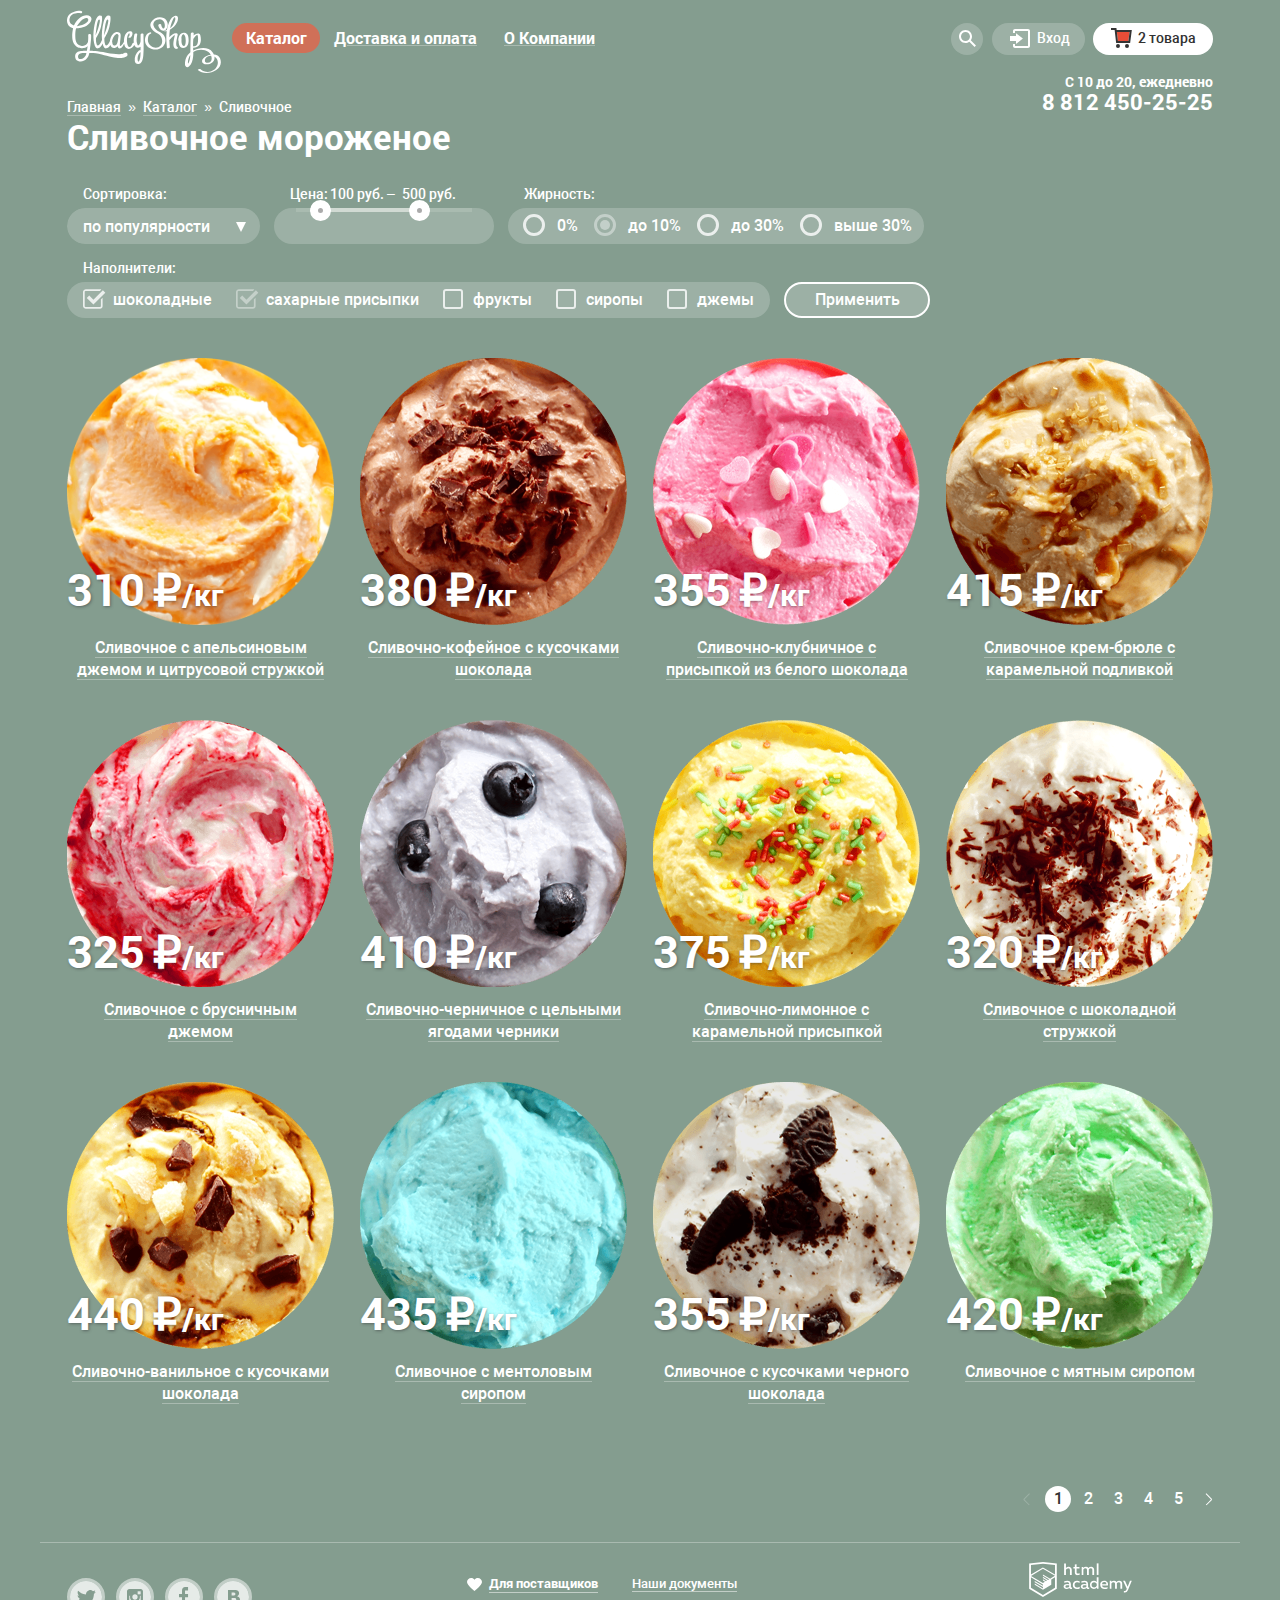
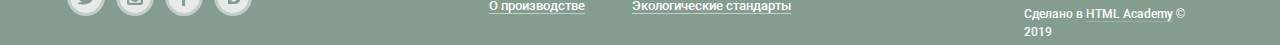
==== commit 6d100a4c: "Правки по итогам защиты" ====
--- a/catalog.html
+++ b/catalog.html
@@ -18,7 +18,7 @@
             <li class="main-menu-item main-menu-item-active"><a href="catalog.html">Каталог</a>
               <ul class="catalog-menu list-reset">
                 <li class="catalog-menu-item catalog-menu-novelties"><a href="novelties.html">Новинки</a></li>
-                <li class="catalog-menu-item catalog-menu-item-active"><a href="catalog.html">Сливочное</a></li>
+                <li class="catalog-menu-item catalog-menu-item-active"><a>Сливочное</a></li>
                 <li class="catalog-menu-item"><a href="catalog.html">Щербеты</a></li>
                 <li class="catalog-menu-item"><a href="catalog.html">Фруктовый лёд</a></li>
                 <li class="catalog-menu-item"><a href="catalog.html">Мелорин</a></li>
@@ -30,9 +30,7 @@
           <section class="main-navigation-search" tabindex="0">
             <h2 class="visually-hidden">Поиск</h2>
             <!--Форма поиска-->
-            <div class="main-navigation-section-link-wrapper">
-              <a class="main-navigation-search-link" href="search.html">Поиск</a>
-            </div>
+            <a class="main-navigation-search-link" href="search.html">Поиск</a>
             <div class="popup popup-search">
               <form action="https://echo.htmlacademy.ru" method="GET">
                 <input type="text" name="search" aria-label="Поле поиска" placeholder="Что ищем?">
@@ -41,9 +39,7 @@
           </section>
           <section class="main-navigation-login" tabindex="0">
             <h2 class="visually-hidden">Вход</h2>
-            <div class="main-navigation-section-link-wrapper">
-              <a class="main-navigation-login-link" href="login.html">Вход</a>
-            </div>
+            <a class="main-navigation-login-link" href="login.html">Вход</a>
             <div class="popup popup-login">
               <!--Форма входа-->
               <form action="https://echo.htmlacademy.ru" method="post">
@@ -69,9 +65,7 @@
           </section>
           <section class="main-navigation-cart cart-full" tabindex="0">
             <h2 class="visually-hidden">Корзина</h2>
-            <div class="main-navigation-section-link-wrapper">
-              <a class="main-navigation-cart-link" href="cart.html" aria-label="В корзине 2 товара">2 товара</a>
-            </div>
+            <a class="main-navigation-cart-link" href="cart.html" aria-label="В корзине 2 товара">2 товара</a>
             <div class="popup popup-cart">
               <form class="popup-cart-form" action="https://echo.htmlacademy.ru" method="POST">
                 <table>
--- a/css/style.min.css
+++ b/css/style.min.css
@@ -1,2 +1 @@
-@font-face{font-family:"Roboto";src:url(../font/roboto.woff2) format("woff2"),url(../font/roboto.woff) format("woff");font-weight:400;font-style:normal}@font-face{font-family:"Roboto";src:url(../font/robotomedium.woff2) format("woff2"),url(../font/robotomedium.woff) format("woff");font-weight:500;font-style:normal}@font-face{font-family:"Roboto";src:url(../font/robotobold.woff2) format("woff2"),url(../font/robotobold.woff) format("woff");font-weight:700;font-style:normal}*,::before,::after{-webkit-box-sizing:inherit;box-sizing:inherit}body{min-width:1200px;-webkit-box-sizing:border-box;box-sizing:border-box;font-family:"Roboto","Arial",sans-serif;font-size:16px;line-height:22px;font-weight:400;color:#fff}.inner-page .main{font-weight:500}a{text-decoration:none}img{max-width:100%;height:auto}.background-holder{width:100%;background-color:#849d8f;background-image:url(../img/slide1.png);background-repeat:no-repeat;background-position:center top}#slider-nav1:checked ~ .background-holder{background-color:#849d8f;background-image:url(../img/slide1.png)}#slider-nav2:checked ~ .background-holder{background-color:#8996a6;background-image:url(../img/slide2.png)}#slider-nav3:checked ~ .background-holder{background-color:#9d8b84;background-image:url(../img/slide3.png)}.inner-page .background-holder{background-image:none}.container{width:1200px;margin:0 auto;padding:0 27px}.visually-hidden{position:absolute;z-index:-1;width:0;height:0;padding:0;margin:0;border:none;overflow:hidden}.list-reset{margin:0;padding:0;list-style:none}.button{display:block;padding-top:9px;padding-bottom:13px;padding-left:18px;padding-right:18px;font-size:18px;line-height:24px;color:#fff;border:none;border-radius:23px;font-weight:700;-webkit-box-shadow:0 2px 2px 0 rgba(85,8,0,0.54);box-shadow:0 2px 2px 0 rgba(85,8,0,0.54);background-image:-webkit-gradient(linear,left bottom,left top,from(#ca3824),to(#f26843));background-image:linear-gradient(to top,#ca3824,#f26843);text-align:center;cursor:pointer}.button:hover,.button:focus{-webkit-box-shadow:0 1px 2px 0 #ac1000;box-shadow:0 1px 2px 0 #ac1000;background-image:-webkit-gradient(linear,left bottom,left top,from(#e74a35),to(#f26843)),-webkit-gradient(linear,left top,left bottom,from(rgba(255,255,255,0.2)),to(rgba(255,255,255,0.2)));background-image:linear-gradient(to top,#e74a35,#f26843),linear-gradient(to bottom,rgba(255,255,255,0.2),rgba(255,255,255,0.2))}.button:active{-webkit-box-shadow:inset 0 2px 2px 0 #942718;box-shadow:inset 0 2px 2px 0 #942718;background-image:-webkit-gradient(linear,left top,left bottom,from(#e74a35),to(#f26843)),-webkit-gradient(linear,left top,left bottom,from(rgba(0,0,0,0.07)),to(rgba(0,0,0,0.07)));background-image:linear-gradient(to bottom,#e74a35,#f26843),linear-gradient(to bottom,rgba(0,0,0,0.07),rgba(0,0,0,0.07))}@-webkit-keyframes bounce{0%{-webkit-transform:translateY(-2000px);transform:translateY(-2000px)}70%{-webkit-transform:translateY(30px);transform:translateY(30px)}90%{-webkit-transform:translateY(-10px);transform:translateY(-10px)}100%{-webkit-transform:translateY(0);transform:translateY(0)}}@keyframes bounce{0%{-webkit-transform:translateY(-2000px);transform:translateY(-2000px)}70%{-webkit-transform:translateY(30px);transform:translateY(30px)}90%{-webkit-transform:translateY(-10px);transform:translateY(-10px)}100%{-webkit-transform:translateY(0);transform:translateY(0)}}@-webkit-keyframes shake{0%,100%{-webkit-transform:translateX(0);transform:translateX(0)}10%,30%,50%,70%,90%{-webkit-transform:translateX(-10px);transform:translateX(-10px)}20%,40%,60%,80%{-webkit-transform:translateX(10px);transform:translateX(10px)}}@keyframes shake{0%,100%{-webkit-transform:translateX(0);transform:translateX(0)}10%,30%,50%,70%,90%{-webkit-transform:translateX(-10px);transform:translateX(-10px)}20%,40%,60%,80%{-webkit-transform:translateX(10px);transform:translateX(10px)}}.popup,.modal{display:none;background-color:#f8f7f4;border-radius:5px;-webkit-box-shadow:0 20px 20px 0 rgba(0,0,0,0.4);box-shadow:0 20px 20px 0 rgba(0,0,0,0.4);color:#323232;z-index:10}.modal{border-radius:10px}.popup input[type=text],.popup input[type=password],.popup input[type=email],.popup input[type=search],.popup textarea,.modal input[type=text],.modal input[type=password],.modal input[type=email],.modal input[type=search],.modal textarea{background-color:#fff;border:1px solid rgba(178,178,178,0.52);border-radius:5px;font-size:14px;line-height:24px;font-weight:700;color:#323232}.popup input[type=text],.popup input[type=password],.popup input[type=email],.popup input[type=search],.modal input[type=text],.modal input[type=password],.modal input[type=email],.modal input[type=search]{height:44px}.popup input[type=text]:hover,.popup input[type=password]:hover,.popup input[type=email]:hover,.popup input[type=search]:hover,.popup textarea:hover,.modal input[type=text]:hover,.modal input[type=password]:hover,.modal input[type=email]:hover,.modal input[type=search]:hover,.modal textarea:hover{border-color:rgba(154,154,154,0.52)}.popup input[type=text]:focus,.popup input[type=password]:focus,.popup input[type=email]:focus,.popup input[type=search]:focus,.popup textarea:focus,.modal input[type=text]:focus,.modal input[type=password]:focus,.modal input[type=email]:focus,.modal input[type=search]:focus,.modal textarea:focus{border-color:rgba(46,136,228,0.52)}.popup a{color:#323232;border-bottom:1px solid rgba(50,50,50,0.3)}.popup a:hover,.popup a:focus,.popup a:active{color:#e84d37;border-bottom:1px solid rgba(232,77,55,0.3)}.modal-close{position:absolute;top:15px;right:16px;width:18px;height:17px;background:url(../img/x-big.svg) no-repeat center;border:none;cursor:pointer}.modal-show{display:block;-webkit-animation:bounce .6s;animation:bounce .6s}.modal-error{-webkit-animation:shake .6s;animation:shake .6s}.page-header .container{position:relative}.main-navigation{display:-webkit-box;display:-ms-flexbox;display:flex}.page-header-logo{display:block;width:154px;height:64px;margin-top:10px;margin-right:11px}.main-menu{display:-webkit-box;display:-ms-flexbox;display:flex;-webkit-box-align:start;-ms-flex-align:start;align-items:flex-start;-ms-flex-wrap:wrap;flex-wrap:wrap}.main-menu-item{position:relative;padding-top:23px;padding-bottom:17px;-ms-flex-negative:0;flex-shrink:0}.main-menu-item > a{display:block;padding-top:6px;padding-bottom:6px;padding-left:14px;padding-right:13px;font-weight:700;line-height:18px;color:#fff;-webkit-text-decoration:underline rgba(255,255,255,0.3);text-decoration:underline rgba(255,255,255,0.3);border-radius:16px}.main-menu-item:hover > a,.main-menu-item > a:focus
-/* Почему в таком порядке? */{background-color:#f7f6f3;color:#333;text-decoration:none}.main-menu-item > a:active{background-color:#ededed;-webkit-box-shadow:inset 0 2px 1px 0 #696969;box-shadow:inset 0 2px 1px 0 #696969;color:#333;text-decoration:none}.main-menu-item-active > a{color:#fff;background-color:#d07058;text-decoration:none}.catalog-menu{position:absolute;top:calc(100% - 10px);left:-8px;display:none;min-width:143px;background-color:#f8f7f4;color:#323232;border-radius:5px;-webkit-box-shadow:0 20px 20px 0 rgba(0,0,0,0.4);box-shadow:0 20px 20px 0 rgba(0,0,0,0.4);overflow:hidden;z-index:3}.main-menu-item:hover .catalog-menu{display:block}.catalog-menu-item{padding-left:6px;padding-right:9px}.catalog-menu-item a{padding-top:8px;padding-bottom:8px;padding-left:15px;display:block;color:#323232;font-size:14px;line-height:16px;font-weight:400}.catalog-menu-item:hover,.catalog-menu-item:focus{background-color:#fbded7;color:#323232}.catalog-menu-item:active{background-color:#f6b5a5;color:#323232}.catalog-menu-item-active{background-color:#d07058;color:#323232}.catalog-menu-novelties a{padding-top:9px;padding-bottom:13px;font-weight:700;border-bottom:1px solid rgba(0,0,0,0.2)}.main-navigation-search{position:relative;margin-left:auto;width:33px}.main-navigation-login{position:relative;width:93px}.main-navigation-cart{position:relative;width:100px}.main-navigation-login,.main-navigation-cart{margin-left:8px}.main-navigation-section-link-wrapper{padding-top:23px;padding-bottom:17px}.main-navigation-search-link,.main-navigation-login-link,.main-navigation-cart-link{position:relative;display:block;padding-top:7px;padding-bottom:9px;padding-left:45px;padding-right:17px;color:#fff;background-color:rgba(255,255,255,0.2);border-radius:16px;font-size:14px;line-height:16px;font-weight:500}.main-navigation-search-link{padding:0;width:32px;height:32px;font-size:0}.main-navigation-search-link::before{content:"";width:100%;height:100%;position:absolute;background:url(../img/search.svg) no-repeat 50% 45%}.main-navigation-search-link:hover::before,.main-navigation-search-link:focus::before{background:url(../img/search2.svg) no-repeat 50% 45%}.main-navigation-search-link:hover,.main-navigation-login-link:hover,.main-navigation-cart-link:hover,.main-navigation-search-link:focus,.main-navigation-login-link:focus,.main-navigation-cart-link:focus{color:#323232;background-color:#fff}.main-navigation-login-link::before,.main-navigation-cart-link::before{content:"";width:30px;height:30px;position:absolute;left:13px;top:0;margin-right:8px}.main-navigation-login-link::before{background:url(../img/login.svg) no-repeat center}.main-navigation-login-link:hover::before,.main-navigation-login-link:focus::before{background:url(../img/login2.svg) no-repeat center}.main-navigation-cart-link::before{background:url(../img/cart.svg) no-repeat center}.main-navigation-cart-link:hover::before,.main-navigation-cart-link:focus::before{background:url(../img/cart2.svg) no-repeat center}.main-navigation-cart.cart-full{width:auto;min-width:118px}.cart-full .main-navigation-cart-link{color:#323232;background-color:#fff}.cart-full .main-navigation-cart-link::before{background:url(../img/cart-full.svg) no-repeat center}.main-navigation-search:hover .popup-search,.main-navigation-search:focus .popup-search{display:block}.popup-search{position:absolute;top:calc(100% - 15px);right:0;width:341px;padding:20px 15px}.popup-search input{width:100%;padding-top:0;padding-bottom:3px;padding-left:13px;padding-right:13px}.main-navigation-login:hover .popup-login,.main-navigation-login:focus .popup-login{display:block}.popup-login{position:absolute;top:calc(100% - 15px);right:0;width:277px;padding-top:20px;padding-bottom:20px;padding-left:19px;padding-right:17px}.popup-login p{margin:0;margin-bottom:20px}.popup-login input{width:100%;padding-top:0;padding-bottom:3px;padding-left:13px;padding-right:13px}.popup-login .button{display:inline-block;width:100px;vertical-align:top}.popup-login .popup-login-links{display:inline-block;width:120px;margin-left:17px;vertical-align:top}.popup-login a{font-size:13px;line-height:24px;font-weight:400}.cart-full:hover .popup-cart,.cart-full:focus .popup-cart{display:block}.popup-cart{position:absolute;top:calc(100% - 15px);right:0;width:540px;padding-top:20px;padding-bottom:20px;padding-left:15px;padding-right:15px;font-size:13px;line-height:16px;font-weight:400}.popup-cart-form{display:-webkit-box;display:-ms-flexbox;display:flex;-webkit-box-orient:vertical;-webkit-box-direction:normal;-ms-flex-direction:column;flex-direction:column;-webkit-box-align:end;-ms-flex-align:end;align-items:flex-end}.popup-cart table{border-collapse:collapse;-ms-flex-item-align:start;align-self:flex-start}.popup-cart-form-item{height:53px;vertical-align:top}.popup-cart-form-item-del{position:relative;width:13px}.popup-cart-form-item-del button{position:absolute;top:10px;left:50%;margin-left:-5.5px;width:11px;height:11px;padding:0;border:none;background:url(../img/x.svg) no-repeat center;cursor:pointer}.popup-cart-form-item-name{width:298px;position:relative;padding-top:8px;padding-bottom:7px;padding-left:60px;padding-right:6px}.popup-cart-form-item-name img{width:33px;height:33px;position:absolute;top:0;left:13px}.popup-cart-form-item-amount-price{padding-top:8px;padding-bottom:8px;padding-left:8px;padding-right:8px;width:123px}.popup-cart-form-item-multi-mark{vertical-align:middle}.popup-cart-form-item-price{color:#999}.popup-cart-form-item-cost{padding:8px}.popup-cart-form-divider{margin-top:4px;margin-bottom:13px;border:none;border-top:1px solid #cacac7;width:100%}.popup-cart-form-total{margin:0;margin-right:-2px;margin-bottom:15px;font-size:15px;line-height:18px;font-weight:700}.page-header-contacts{display:-webkit-box;display:-ms-flexbox;display:flex;-webkit-box-orient:vertical;-webkit-box-direction:normal;-ms-flex-direction:column;flex-direction:column;-webkit-box-align:end;-ms-flex-align:end;align-items:flex-end;position:absolute;right:27px;top:100%;font-size:14px;line-height:16px;font-weight:700;font-style:normal;z-index:5}.page-header-contacts a{font-size:22px;line-height:24px;color:#fff}.slider{margin-bottom:40px;position:relative}.slider-list{position:relative;min-height:533px;list-style-type:none}.slider-item{display:-webkit-box;display:-ms-flexbox;display:flex;-webkit-box-orient:vertical;-webkit-box-direction:normal;-ms-flex-direction:column;flex-direction:column;-webkit-box-pack:end;-ms-flex-pack:end;justify-content:flex-end;-webkit-box-align:center;-ms-flex-align:center;align-items:center}.slider-item h3{max-width:670px;margin:0;margin-top:315px;margin-bottom:34px;font-size:60px;line-height:60px;font-weight:700;text-align:center}.slider-item .button{min-width:280px;font-size:32px;line-height:44px;font-weight:700;border-radius:32px}.slide-2,.slide-3{display:none}.slider-nav{position:absolute;left:0;bottom:24px}.slider-nav li{display:inline-block;vertical-align:top;margin-right:5px}.slider-nav label{display:block;width:21px;height:21px;border:2px solid #fff;border-radius:50%;background-color:transparent;cursor:pointer}.slider-nav label:hover,.slider-nav label:focus{background-color:rgba(248,247,244,0.4)}.slider-nav label:active{background-color:#fff}#slider-nav1:checked ~ .background-holder label[for="slider-nav1"]{background-color:#fff}#slider-nav2:checked ~ .background-holder label[for="slider-nav2"]{background-color:#fff}#slider-nav3:checked ~ .background-holder label[for="slider-nav3"]{background-color:#fff}.promo{display:-webkit-box;display:-ms-flexbox;display:flex;-webkit-box-pack:justify;-ms-flex-pack:justify;justify-content:space-between;-webkit-box-align:start;-ms-flex-align:start;align-items:flex-start;margin-bottom:40px}.promo-item{position:relative;padding-left:19px;padding-right:21px;padding-top:13px;padding-bottom:23px;width:560px;min-height:230px;background-repeat:no-repeat;background-position:0 0;background-size:cover;border-radius:15px;text-align:right}.promo-rasp{color:#fff;background-color:#6c091a;background-image:url(../img/raspberry.jpg)}.promo-chock{color:#fff;background-color:#3a241b;background-image:url(../img/chockolate.jpg)}.promo-item h3{margin:0;margin-bottom:16px;font-size:35px;line-height:41px;font-weight:700;text-align:left}.promo-item p{margin:0;font-size:18px;line-height:22px;font-weight:700;text-align:left}.promo-item .button{margin-top:45px;padding-left:22px;padding-right:22px;display:inline-block}.breadcrumbs{display:-webkit-box;display:-ms-flexbox;display:flex;-webkit-box-pack:start;-ms-flex-pack:start;justify-content:flex-start;margin-top:25px;margin-bottom:1px;font-size:14px;line-height:16px;font-weight:400}.breadcrumbs li:not(:last-child){padding-right:22px;position:relative}.breadcrumbs li:not(:last-child)::after{content:"»";position:absolute;right:7px}.breadcrumbs a{color:#fff;border-bottom:1px solid rgba(255,255,255,0.3)}.breadcrumbs a:hover,.breadcrumbs a:focus,.breadcrumbs a:active{color:#ffbc9e;border-bottom:1px solid #ffbc9e}.page-title{margin:0;margin-bottom:13px;font-size:35px;line-height:41px}.filter{font-size:16px;line-height:18px;font-weight:500;margin-bottom:40px}.filter form{display:-webkit-box;display:-ms-flexbox;display:flex;-ms-flex-wrap:wrap;flex-wrap:wrap}.filter-item{position:relative;min-height:36px;margin:0;margin-top:38px;margin-right:14px;padding:0;border:none;border-radius:18px;background-color:rgba(255,255,255,0.2);color:#fff}.filter-header{position:absolute;bottom:calc(100% + 6px);left:16px;font-size:14px;line-height:16px}.filter-header.filter-price-range{left:52px;bottom:calc(100% + 5px)}.filter-sort{background:none}.filter-price{width:220px;padding-left:22px;padding-right:22px}.multi-range-wrap{display:-webkit-box;display:-ms-flexbox;display:flex;-webkit-box-align:center;-ms-flex-align:center;align-items:center;width:100%;height:100%}.select-wrap{position:relative;overflow:hidden;width:100%;min-width:193px;border-radius:18px}.select-wrap select{position:relative;min-width:150%;z-index:2}.select-wrap::before{content:"";border-top:10px solid #fff;border-left:5px solid transparent;border-right:5px solid transparent;position:absolute;right:14px;top:14px;z-index:0}.select-wrap:hover::before{border-top-color:#323232}.filter-sort select{padding-top:8px;padding-bottom:7px;padding-left:12px;padding-right:10px}.filter-price legend{display:inline-block;vertical-align:middle}.filter-price input[type="text"]{width:32px;margin-right:-4px;background-color:transparent;border:none;font:inherit;color:inherit;text-align:center}.multi-range{position:relative;width:100%;height:4px}.multi-range-out{width:100%;height:100%;background-color:rgba(209,218,211,0.5);opacity:.5}.multi-range-inn{position:absolute;top:0;left:8%;width:68%;height:100%;background-color:#d1dad3}.multi-range-handler{top:-8px;width:21px;height:21px;position:absolute;background-color:#ababab;border:8px solid #fff;border-radius:50%;cursor:pointer}.multi-range-handler-1{left:0}.multi-range-handler-2{right:0}.multi-range-handler:hover,.multi-range-handler:focus{width:23px;height:23px;top:-9px;border:9px solid #fff}.multi-range-handler-1:hover,.multi-range-handler-1:focus{left:-1px}.multi-range-handler-2:hover,.multi-range-handler-2:focus{right:-1px}.filter select,.filter button{font-size:16px;line-height:18px;font-weight:500;color:#fff;background-color:rgba(255,255,255,0.2);border-radius:18px;border:none}.filter select:hover,.filter button:hover,.filter select:focus,.filter button:focus{color:#323232}.filter button{min-width:146px;min-height:36px;border:2px solid #fff;-ms-flex-item-align:end;align-self:flex-end;cursor:pointer}.filter button:hover,.filter button:focus{background-color:#fff}.filter button:active{border:none;-webkit-box-shadow:inset 0 2px 1px 0 #696969;box-shadow:inset 0 2px 1px 0 #696969;background-color:#ededed;color:#323232}.filter-fat,.filter-fillers{padding-top:9px;padding-bottom:8px;padding-left:12px}.filter-fat{padding-left:15px}.filter-fat label,.filter-fillers label{position:relative;padding-left:34px;margin-right:16px}.filter-fat label{margin-right:12px}.filter-fat label::before{content:"";position:absolute;left:0;top:-2px;width:22px;height:22px;padding:3px;border:3px solid #fff;border-radius:50%;opacity:.8}.filter-fat input:checked + label::before{background-color:#fff;background-clip:content-box}.filter-fillers label::before{content:"";position:absolute;left:4px;top:-1px;width:20px;height:20px;border:2px solid #fff;border-radius:3px;opacity:.8}.filter-fillers input:checked + label::before{width:23px;border:none;background:url(../img/checkbox-on.svg) no-repeat center;background-size:contain}.filter-fat label:hover::before,.filter-fat input:focus + label::before,.filter-fillers label:hover::before,.filter-fillers input:focus + label::before{opacity:1}.filter-fat input:disabled + label::before,.filter-fillers input:disabled + label::before{opacity:.4}.featured-products{margin-bottom:-3px}.catalog-search-result{margin-bottom:42px}.catalog-grid{display:-webkit-box;display:-ms-flexbox;display:flex;-ms-flex-wrap:wrap;flex-wrap:wrap;margin:0 -13px}.catalog-grid-item{display:-webkit-box;display:-ms-flexbox;display:flex;-webkit-box-orient:vertical;-webkit-box-direction:normal;-ms-flex-direction:column;flex-direction:column;position:relative;width:267px;min-height:330px;margin-bottom:32px;margin-left:13px;margin-right:13px}.catalog-item-hit::before{content:"";width:61px;height:61px;position:absolute;left:1px;top:-2px;background:url(../img/hit.svg) no-repeat center}.catalog-grid-item img{width:267px}.catalog-grid-item-link{color:#fff;border-bottom:1px solid rgba(255,255,255,0.3)}.catalog-grid-item h3{-webkit-box-ordinal-group:2;-ms-flex-order:1;order:1;margin:0;margin-top:12px;font-size:16px;line-height:22px;font-weight:500;text-align:center}.catalog-grid-item-link:hover,.catalog-grid-item-link:focus,.catalog-grid-item-link:active{color:#ffbc9e;border-bottom:1px solid rgba(255,188,158,1)}.catalog-grid-item-price{margin:0;position:absolute;top:208px;font-size:45px;line-height:45px;font-weight:700;text-shadow:.5px .9px 3px rgba(49,50,53,0.5)}.catalog-grid-item-price .price-currency{margin-left:-3.5px}.catalog-grid-item-price small{font-size:30px}.catalog-hover-effect{position:absolute;top:-6px;bottom:-77px;left:-14px;right:-14px;display:none;z-index:-1;background-color:rgba(248,247,244,0.2);color:#fff;-webkit-box-shadow:0 20px 20px 0 rgba(0,0,0,0.4);box-shadow:0 20px 20px 0 rgba(0,0,0,0.4);border-radius:5px}.catalog-grid-item:hover,.catalog-grid-item:focus{z-index:1}.catalog-grid-item:hover .catalog-hover-effect{display:-webkit-box;display:-ms-flexbox;display:flex;-webkit-box-pack:center;-ms-flex-pack:center;justify-content:center;-webkit-box-align:end;-ms-flex-align:end;align-items:flex-end}.catalog-hover-effect .button{margin-top:auto;margin-bottom:22px;border:none}.features{min-height:306px;margin-bottom:39px;padding-top:24px;padding-left:21px;padding-right:21px;padding-bottom:16px;border-radius:15px;background-color:#eee3cf;color:#323232;background-image:url(../img/waffle-pattern-small.jpg);background-repeat:repeat}.features-info{margin-top:0;margin-bottom:9px;font-size:24px;line-height:30px;font-weight:500}.features-list{display:-webkit-box;display:-ms-flexbox;display:flex;-ms-flex-wrap:wrap;flex-wrap:wrap;-webkit-box-pack:justify;-ms-flex-pack:justify;justify-content:space-between}.features-list li{position:relative;padding-top:12px;margin-bottom:10px;padding-left:57px;width:538px}.features-list li::before{content:"";position:absolute;width:49px;height:49px;top:0;left:0;background-repeat:no-repeat;background-position:center}.features-list-icecream::before{background-image:url(../img/icecream.svg)}.features-list-cow::before{background-image:url(../img/cow.svg)}.features-list-leave::before{background-image:url(../img/leave.svg)}.features-list-termo::before{background-image:url(../img/termo.svg)}.article-subscr-wrapper{display:-webkit-box;display:-ms-flexbox;display:flex;-webkit-box-pack:justify;-ms-flex-pack:justify;justify-content:space-between;-webkit-box-align:start;-ms-flex-align:start;align-items:flex-start;margin-bottom:39px;min-height:220px}.article{padding-top:22px;padding-left:20px;padding-right:20px;padding-bottom:22px;width:560px;min-height:220px;border-radius:15px;background-color:#fff;background-image:url(../img/straw-background.jpg);background-repeat:no-repeat;background-position:left 4px bottom -138px;color:#323232}.article h2{margin:0;margin-bottom:3px;font-size:16px;line-height:22px;font-weight:500}.article a{display:block;max-width:300px;font-size:24px;line-height:30px;font-weight:700;color:#323232;text-decoration:underline}.article a:hover,.article a:focus,.article a:active{color:#e84d37}.subscr-background-wrapper{width:560px;background-image:url(../img/post-pattern.png);background-repeat:repeat;padding:5px;min-height:220px;border-radius:10px}.subscription{padding-top:28px;padding-left:22px;padding-right:22px;padding-bottom:34px;background-color:#f8f7f4;color:#5a5a5a;border-radius:10px}.subscription-info{margin:0;margin-bottom:36px}.subscription-form{display:-webkit-box;display:-ms-flexbox;display:flex;-webkit-box-pack:justify;-ms-flex-pack:justify;justify-content:space-between;-webkit-box-align:start;-ms-flex-align:start;align-items:flex-start}.subscription-form input{padding-top:8px;padding-bottom:10px;padding-left:13px;padding-right:13px;width:368px;border:1px solid rgba(178,178,178,0.52);border-radius:5px;line-height:24px;font-weight:700;color:#323232}.subscription-form input:hover{border-color:rgba(154,154,154,0.52)}.subscription-form input:focus{border-color:rgba(46,136,228,0.52)}.subscription-form .button{min-width:127px}.map{background-color:#ece5c9;color:#323232}.map .container{position:relative}.map img{display:block;margin:0 auto;width:1200px;height:430px}.map iframe{width:100%;height:430px;border:0;display:block}.map-contacts{position:absolute;bottom:62px;right:25px;min-height:305px;padding-top:30px;padding-bottom:29px;padding-left:25px;padding-right:25px;width:302px;font-size:14px;line-height:20px;font-style:normal;color:#323232;background-color:#fff;border-radius:15px;z-index:2}.map-contacts p{margin:0;margin-bottom:18px}.map-contacts .button{margin-top:26px}.map-address{font-size:18px;line-height:24px;font-weight:700}.map-phone{display:inline-block;vertical-align:middle;margin-top:3px;font-size:18px;line-height:22px;font-weight:700;color:#323232}.map-worktime{font-size:14px;line-height:22px}.pagination{display:-webkit-box;display:-ms-flexbox;display:flex;-webkit-box-pack:end;-ms-flex-pack:end;justify-content:flex-end}.pagination-item{font-size:16px;line-height:18px;font-weight:500;margin-left:2px}.pagination-item a{position:relative;display:-webkit-box;display:-ms-flexbox;display:flex;-webkit-box-pack:center;-ms-flex-pack:center;justify-content:center;-webkit-box-align:center;-ms-flex-align:center;align-items:center;width:26px;height:26px;color:#fff;border-radius:50%}.pagination-item-back a::before,.pagination-item-back a::after{content:"";display:block;position:absolute;width:8px;height:1px;background-color:#fff;left:50%;margin-left:-4px;-webkit-transform-origin:top left;transform-origin:top left}.pagination-item-back a::before{-webkit-transform:rotate(45deg);transform:rotate(45deg)}.pagination-item-back a::after{-webkit-transform:translate(-0.5px) rotate(-45deg);transform:translate(-0.5px) rotate(-45deg)}.pagination-item-forward a::before,.pagination-item-forward a::after{content:"";display:block;position:absolute;width:8px;height:1px;background-color:#fff;left:50%;margin-left:-4px;-webkit-transform-origin:top right;transform-origin:top right}.pagination-item-forward a::before{-webkit-transform:rotate(45deg);transform:rotate(45deg)}.pagination-item-forward a::after{-webkit-transform:translate(-0.5px) rotate(-45deg);transform:translate(-0.5px) rotate(-45deg)}.pagination-item a:hover,.pagination-item a:focus{color:#fff;background-color:rgba(255,255,255,0.2)}.pagination-item a:active{color:#323232;background-color:#fff}.pagination-item a:active::before,.pagination-item a:active::after{background-color:#323232}.pagination-item-current a{color:#323232;background-color:#fff}.pagination-item-current a:hover{color:#323232;background-color:#fff}.pagination-item-disabled a,.pagination-item-disabled a:hover,.pagination-item-disabled a:focus,.pagination-item-disabled a:active{opacity:.2;background:none}.page-footer{min-height:103px}.inner-page .page-footer{margin-top:30px}.page-footer .container{display:-webkit-box;display:-ms-flexbox;display:flex;-webkit-box-align:start;-ms-flex-align:start;align-items:flex-start;padding-top:19px;border-top:1px solid rgba(255,255,255,0.3)}.page-footer-socials{display:-webkit-box;display:-ms-flexbox;display:flex;-webkit-box-align:center;-ms-flex-align:center;align-items:center}.page-footer-socials li{margin-top:16px;margin-right:11px}.page-footer-socials a{position:relative;display:block;width:38px;height:38px;background-clip:padding-box;border:3px solid rgba(255,255,255,0.5);border-radius:50%}.page-footer-socials a::before{content:"";background-repeat:no-repeat;background-position:center;opacity:.8;top:0;left:0;bottom:0;right:0;position:absolute}.page-footer-socials a.tw-link::before{background-image:url(../img/twitter.svg)}.page-footer-socials a.inst-link::before{background-image:url(../img/instagramm.svg)}.page-footer-socials a.fb-link::before{background-image:url(../img/facebook.svg)}.page-footer-socials a.vk-link::before{background-image:url(../img/vk.svg)}.page-footer-socials a:hover::before,.page-footer-socials a:focus::before{opacity:1}.page-footer-socials a:active::before{opacity:.9}.page-footer-menu{display:-webkit-box;display:-ms-flexbox;display:flex;-ms-flex-wrap:wrap;flex-wrap:wrap;list-style-type:none;-webkit-box-align:start;-ms-flex-align:start;align-items:flex-start;width:350px;margin-top:10px;margin-left:199px;margin-right:212px;padding-left:27px}.page-footer-menu li{-ms-flex-negative:0;flex-shrink:0;min-width:143px}.page-footer-menu a{color:#fff;font-size:13px;line-height:18px;border-bottom:1px solid rgba(255,255,255,0.5)}.page-footer-menu a:hover,.page-footer-menu a:focus,.page-footer-menu a:active{color:#ffbc9e;border-color:rgba(255,188,158,0.5)}.page-footer-menu-vendors a{position:relative;font-weight:700;border-bottom:1px solid rgba(255,255,255,0.5);color:#fff}.page-footer-menu-vendors a::before{content:"";width:15px;height:13px;position:absolute;top:4px;left:-22px;background:url(../img/heart.svg) no-repeat center}.page-footer-copyright{margin:0;font-size:12px;line-height:18px}.page-footer-copyright-logo{display:block}.page-footer-copyright-text-link{color:#fff;border-bottom:1px solid rgba(254,254,254,0.2)}.page-footer-copyright-text-link:hover,.page-footer-copyright-text-link:focus,.page-footer-copyright-text-link:active{color:#ffbc9e;border-bottom:1px solid #ffbc9e}.modal-feedback{position:fixed;top:338px;left:50%;margin-left:-237px;padding-top:15px;padding-bottom:27px;padding-left:24px;padding-right:25px;width:477px;font-size:24px;line-height:28px;color:#323232;font-weight:500}.modal-feedback p{margin:0;margin-bottom:20px}.modal-feedback input[type="text"],.modal-feedback input[type="email"]{padding-top:0;padding-bottom:2px;padding-left:14px;padding-right:14px;width:267px;font-size:16px}.modal-feedback textarea{width:100%;padding-top:6px;padding-bottom:10px;padding-left:14px;padding-right:14px;margin-bottom:5px;font-size:16px}.modal-feedback .button-aligner{text-align:right}.modal-feedback .button{display:inline-block;vertical-align:middle;width:139px}
+font-face{font-style:normal;font-weight:400;font-family:"Roboto";src:url(../font/roboto.woff2) format("woff2"),url(../font/roboto.woff) format("woff")}@font-face{font-style:normal;font-weight:500;font-family:"Roboto";src:url(../font/robotomedium.woff2) format("woff2"),url(../font/robotomedium.woff) format("woff")}@font-face{font-style:normal;font-weight:700;font-family:"Roboto";src:url(../font/robotobold.woff2) format("woff2"),url(../font/robotobold.woff) format("woff")}*,::before,::after{-webkit-box-sizing:inherit;box-sizing:inherit}body{-webkit-box-sizing:border-box;box-sizing:border-box;min-width:1200px;font-weight:400;font-size:16px;line-height:22px;font-family:"Roboto","Arial",sans-serif;color:#fff}.inner-page .main{font-weight:500}a{text-decoration:none}img{max-width:100%;height:auto}.background-holder{width:100%;background-color:#849d8f;background-image:url(../img/slide1.png);background-repeat:no-repeat;background-position:center top}#slider-nav1:checked~.background-holder{background-color:#849d8f;background-image:url(../img/slide1.png)}#slider-nav2:checked~.background-holder{background-color:#8996a6;background-image:url(../img/slide2.png)}#slider-nav3:checked~.background-holder{background-color:#9d8b84;background-image:url(../img/slide3.png)}.inner-page .background-holder{background-image:none}.container{width:1200px;margin:0 auto;padding:0 27px}.visually-hidden{position:absolute;z-index:-1;width:0;height:0;margin:0;padding:0;overflow:hidden;border:0}.list-reset{margin:0;padding:0;list-style:none}.button{display:block;padding-top:9px;padding-right:18px;padding-bottom:13px;padding-left:18px;font-weight:700;font-size:18px;line-height:24px;text-align:center;color:#fff;background-image:-webkit-gradient(linear,left bottom,left top,from(#ca3824),to(#f26843));background-image:linear-gradient(to top,#ca3824,#f26843);border:0;border-radius:23px;-webkit-box-shadow:0 2px 2px 0 rgba(85,8,0,.54);box-shadow:0 2px 2px 0 rgba(85,8,0,.54);cursor:pointer}.button:hover,.button:focus{background-image:-webkit-gradient(linear,left bottom,left top,from(#e74a35),to(#f26843)),-webkit-gradient(linear,left top,left bottom,from(rgba(255,255,255,.2)),to(rgba(255,255,255,.2)));background-image:linear-gradient(to top,#e74a35,#f26843),linear-gradient(to bottom,rgba(255,255,255,.2),rgba(255,255,255,.2));-webkit-box-shadow:0 1px 2px 0 #ac1000;box-shadow:0 1px 2px 0 #ac1000}.button:active{background-image:-webkit-gradient(linear,left top,left bottom,from(#e74a35),to(#f26843)),-webkit-gradient(linear,left top,left bottom,from(rgba(0,0,0,.07)),to(rgba(0,0,0,.07)));background-image:linear-gradient(to bottom,#e74a35,#f26843),linear-gradient(to bottom,rgba(0,0,0,.07),rgba(0,0,0,.07));-webkit-box-shadow:inset 0 2px 2px 0 #942718;box-shadow:inset 0 2px 2px 0 #942718}@-webkit-keyframes bounce{0%{-webkit-transform:translateY(-2000px);transform:translateY(-2000px)}70%{-webkit-transform:translateY(30px);transform:translateY(30px)}90%{-webkit-transform:translateY(-10px);transform:translateY(-10px)}to{-webkit-transform:translateY(0);transform:translateY(0)}}@keyframes bounce{0%{-webkit-transform:translateY(-2000px);transform:translateY(-2000px)}70%{-webkit-transform:translateY(30px);transform:translateY(30px)}90%{-webkit-transform:translateY(-10px);transform:translateY(-10px)}to{-webkit-transform:translateY(0);transform:translateY(0)}}@-webkit-keyframes shake{0%,to{-webkit-transform:translateX(0);transform:translateX(0)}10%,30%,50%,70%,90%{-webkit-transform:translateX(-10px);transform:translateX(-10px)}20%,40%,60%,80%{-webkit-transform:translateX(10px);transform:translateX(10px)}}@keyframes shake{0%,to{-webkit-transform:translateX(0);transform:translateX(0)}10%,30%,50%,70%,90%{-webkit-transform:translateX(-10px);transform:translateX(-10px)}20%,40%,60%,80%{-webkit-transform:translateX(10px);transform:translateX(10px)}}.popup,.modal{z-index:10;display:none;color:#323232;background-color:#f8f7f4;border-radius:5px;-webkit-box-shadow:0 20px 20px 0 rgba(0,0,0,.4);box-shadow:0 20px 20px 0 rgba(0,0,0,.4)}.modal{border-radius:10px}.popup input[type=text],.popup input[type=password],.popup input[type=email],.popup input[type=search],.popup textarea,.modal input[type=text],.modal input[type=password],.modal input[type=email],.modal input[type=search],.modal textarea{font-weight:700;font-size:14px;line-height:24px;color:#323232;background-color:#fff;border:1px solid rgba(178,178,178,.52);border-radius:5px}.popup input[type=text],.popup input[type=password],.popup input[type=email],.popup input[type=search],.modal input[type=text],.modal input[type=password],.modal input[type=email],.modal input[type=search]{height:44px}.popup input[type=text]:hover,.popup input[type=password]:hover,.popup input[type=email]:hover,.popup input[type=search]:hover,.popup textarea:hover,.modal input[type=text]:hover,.modal input[type=password]:hover,.modal input[type=email]:hover,.modal input[type=search]:hover,.modal textarea:hover{border-color:rgba(154,154,154,.52);-webkit-box-shadow:inset 0 0 0 1px rgba(154,154,154,.52);box-shadow:inset 0 0 0 1px rgba(154,154,154,.52)}.popup input[type=text]:focus,.popup input[type=password]:focus,.popup input[type=email]:focus,.popup input[type=search]:focus,.popup textarea:focus,.modal input[type=text]:focus,.modal input[type=password]:focus,.modal input[type=email]:focus,.modal input[type=search]:focus,.modal textarea:focus{border-color:rgba(46,136,228,.52);outline:0;-webkit-box-shadow:inset 0 0 0 1px rgba(46,136,228,.52);box-shadow:inset 0 0 0 1px rgba(46,136,228,.52)}.popup a{color:#323232;border-bottom:1px solid rgba(50,50,50,.3)}.popup a:hover,.popup a:focus,.popup a:active{color:#e84d37;border-bottom:1px solid rgba(232,77,55,.3)}.modal-close{position:absolute;top:15px;right:16px;width:18px;height:17px;background:url(../img/x-big.svg) no-repeat center;border:0;cursor:pointer}.modal-show{display:block;-webkit-animation:bounce .6s;animation:bounce .6s}.modal-error{-webkit-animation:shake .6s;animation:shake .6s}.page-header .container{position:relative}.main-navigation{display:-webkit-box;display:-ms-flexbox;display:flex}.page-header-logo{display:block;-ms-flex-negative:0;flex-shrink:0;width:154px;height:64px;margin-top:10px;margin-right:11px}.main-menu{display:-webkit-box;display:-ms-flexbox;display:flex;-ms-flex-wrap:wrap;flex-wrap:wrap;-webkit-box-align:start;-ms-flex-align:start;align-items:flex-start}.main-menu-item{position:relative;-ms-flex-negative:0;flex-shrink:0;padding-top:23px;padding-bottom:17px}.main-menu-item>a{display:block;padding-top:6px;padding-right:13px;padding-bottom:6px;padding-left:14px;font-weight:700;line-height:18px;color:#fff;-webkit-text-decoration:underline rgba(255,255,255,.3);text-decoration:underline rgba(255,255,255,.3);border-radius:16px}.main-menu-item:hover>a,.main-menu-item>a:focus{color:#333;text-decoration:none;background-color:#f7f6f3}.main-menu-item>a:active{color:#333;text-decoration:none;background-color:#ededed;-webkit-box-shadow:inset 0 2px 1px 0 #696969;box-shadow:inset 0 2px 1px 0 #696969}.main-menu-item-active>a{color:#fff;text-decoration:none;background-color:#d07058}.catalog-menu{position:absolute;top:calc(100% - 10px);left:-8px;z-index:3;display:none;min-width:143px;overflow:hidden;color:#323232;background-color:#f8f7f4;border-radius:5px;-webkit-box-shadow:0 20px 20px 0 rgba(0,0,0,.4);box-shadow:0 20px 20px 0 rgba(0,0,0,.4)}.main-menu-item:hover .catalog-menu{display:block}.catalog-menu-item{padding-right:9px;padding-left:6px}.catalog-menu-item a{display:block;padding-top:8px;padding-bottom:8px;padding-left:15px;font-weight:400;font-size:14px;line-height:16px;color:#323232}.catalog-menu-item:hover,.catalog-menu-item:focus{color:#323232;background-color:#fbded7}.catalog-menu-item:active{color:#323232;background-color:#f6b5a5}.catalog-menu-item-active,.catalog-menu-item-active:hover{color:#323232;background-color:#d07058}.catalog-menu-novelties a{padding-top:9px;padding-bottom:13px;font-weight:700;border-bottom:1px solid rgba(0,0,0,.2)}.main-navigation-search{position:relative;-ms-flex-negative:0;flex-shrink:0;width:33px;margin-left:auto;padding-top:23px;padding-bottom:17px}.main-navigation-login{position:relative;-ms-flex-negative:0;flex-shrink:0;width:93px;padding-top:23px;padding-bottom:17px}.main-navigation-cart{position:relative;-ms-flex-negative:0;flex-shrink:0;width:100px;padding-top:23px;padding-bottom:17px}.main-navigation-login,.main-navigation-cart{margin-left:8px}.main-navigation-search-link,.main-navigation-login-link,.main-navigation-cart-link{position:relative;display:block;padding-top:7px;padding-right:17px;padding-bottom:9px;padding-left:45px;font-weight:500;font-size:14px;line-height:16px;color:#fff;background-color:rgba(255,255,255,.2);border-radius:16px}.main-navigation-search-link{width:32px;height:32px;padding:0;font-size:0}.main-navigation-search-link::before{content:"";position:absolute;width:100%;height:100%;background:url(../img/search.svg) no-repeat 50% 45%}.main-navigation-search-link:hover::before,.main-navigation-search-link:focus::before{background:url(../img/search2.svg) no-repeat 50% 45%}.main-navigation-search-link:hover,.main-navigation-login-link:hover,.main-navigation-cart-link:hover,.main-navigation-search-link:focus,.main-navigation-login-link:focus,.main-navigation-cart-link:focus{color:#323232;background-color:#fff}.main-navigation-login-link::before,.main-navigation-cart-link::before{content:"";position:absolute;top:0;left:13px;width:30px;height:30px;margin-right:8px}.main-navigation-login-link::before{background:url(../img/login.svg) no-repeat center}.main-navigation-login-link:hover::before,.main-navigation-login-link:focus::before{background:url(../img/login2.svg) no-repeat center}.main-navigation-cart-link::before{background:url(../img/cart.svg) no-repeat center}.main-navigation-cart-link:hover::before,.main-navigation-cart-link:focus::before{background:url(../img/cart2.svg) no-repeat center}.main-navigation-cart.cart-full{width:auto;min-width:118px}.cart-full .main-navigation-cart-link{color:#323232;background-color:#fff}.cart-full .main-navigation-cart-link::before{background:url(../img/cart-full.svg) no-repeat center}.main-navigation-search:hover .popup-search,.main-navigation-search:focus .popup-search{display:block}.popup-search{position:absolute;top:calc(100% - 15px);right:0;width:341px;padding:20px 15px}.popup-search input{width:100%;padding-top:0;padding-right:13px;padding-bottom:3px;padding-left:13px}.main-navigation-login:hover .popup-login,.main-navigation-login:focus .popup-login{display:block}.popup-login{position:absolute;top:calc(100% - 15px);right:0;width:277px;padding-top:20px;padding-right:17px;padding-bottom:20px;padding-left:19px}.popup-login p{margin:0;margin-bottom:20px}.popup-login input{width:100%;padding-top:0;padding-right:13px;padding-bottom:3px;padding-left:13px}.popup-login .button{display:inline-block;width:100px;vertical-align:top}.popup-login .popup-login-links{display:inline-block;width:120px;margin-left:17px;vertical-align:top}.popup-login a{font-weight:400;font-size:13px;line-height:24px}.cart-full:hover .popup-cart,.cart-full:focus .popup-cart{display:block}.popup-cart{position:absolute;top:calc(100% - 15px);right:0;width:540px;padding-top:20px;padding-right:15px;padding-bottom:20px;padding-left:15px;font-weight:400;font-size:13px;line-height:16px}.popup-cart-form{display:-webkit-box;display:-ms-flexbox;display:flex;-webkit-box-orient:vertical;-webkit-box-direction:normal;-ms-flex-direction:column;flex-direction:column;-webkit-box-align:end;-ms-flex-align:end;align-items:flex-end}.popup-cart table{-ms-flex-item-align:start;align-self:flex-start;border-collapse:collapse}.popup-cart-form-item{height:53px;vertical-align:top}.popup-cart-form-item-del{position:relative;width:13px}.popup-cart-form-item-del button{position:absolute;top:10px;left:50%;width:11px;height:11px;margin-left:-5.5px;padding:0;background:url(../img/x.svg) no-repeat center;border:0;cursor:pointer}.popup-cart-form-item-name{position:relative;width:298px;padding-top:8px;padding-right:6px;padding-bottom:7px;padding-left:60px}.popup-cart-form-item-name img{position:absolute;top:0;left:13px;width:33px;height:33px}.popup-cart-form-item-amount-price{width:123px;padding-top:8px;padding-right:8px;padding-bottom:8px;padding-left:8px}.popup-cart-form-item-multi-mark{vertical-align:middle}.popup-cart-form-item-price{color:#999}.popup-cart-form-item-cost{padding:8px}.popup-cart-form-divider{width:100%;margin-top:4px;margin-bottom:13px;border:0;border-top:1px solid #cacac7}.popup-cart-form-total{margin:0;margin-right:-2px;margin-bottom:15px;font-weight:700;font-size:15px;line-height:18px}.page-header-contacts{position:absolute;top:100%;right:27px;z-index:5;display:-webkit-box;display:-ms-flexbox;display:flex;-webkit-box-orient:vertical;-webkit-box-direction:normal;-ms-flex-direction:column;flex-direction:column;-webkit-box-align:end;-ms-flex-align:end;align-items:flex-end;font-style:normal;font-weight:700;font-size:14px;line-height:16px}.page-header-contacts a{font-size:22px;line-height:24px;color:#fff}.slider{position:relative;margin-bottom:40px}.slider-list{position:relative;min-height:533px;list-style-type:none}.slider-item{display:-webkit-box;display:-ms-flexbox;display:flex;-webkit-box-orient:vertical;-webkit-box-direction:normal;-ms-flex-direction:column;flex-direction:column;-webkit-box-pack:end;-ms-flex-pack:end;justify-content:flex-end;-webkit-box-align:center;-ms-flex-align:center;align-items:center}.slider-item h3{max-width:670px;margin:0;margin-top:315px;margin-bottom:34px;font-weight:700;font-size:60px;line-height:60px;text-align:center}.slider-item .button{min-width:280px;font-weight:700;font-size:32px;line-height:44px;border-radius:32px}.slide-2,.slide-3{display:none}.slider-nav{position:absolute;bottom:24px;left:0}.slider-nav li{display:inline-block;margin-right:5px;vertical-align:top}.slider-nav label{display:block;width:21px;height:21px;background-color:transparent;border:2px solid #fff;border-radius:50%;cursor:pointer}.slider-nav label:hover,.slider-nav label:focus{background-color:rgba(248,247,244,.4)}.slider-nav label:active{background-color:#fff}#slider-nav1:checked~.background-holder label[for=slider-nav1]{background-color:#fff}#slider-nav2:checked~.background-holder label[for=slider-nav2]{background-color:#fff}#slider-nav3:checked~.background-holder label[for=slider-nav3]{background-color:#fff}.promo{display:-webkit-box;display:-ms-flexbox;display:flex;-webkit-box-pack:justify;-ms-flex-pack:justify;justify-content:space-between;-webkit-box-align:start;-ms-flex-align:start;align-items:flex-start;margin-bottom:40px}.promo-item{position:relative;width:560px;min-height:230px;padding-top:13px;padding-right:21px;padding-bottom:23px;padding-left:19px;text-align:right;background-repeat:no-repeat;background-position:0 0;background-size:cover;border-radius:15px}.promo-rasp{color:#fff;background-color:#6c091a;background-image:url(../img/raspberry.jpg)}.promo-chock{color:#fff;background-color:#3a241b;background-image:url(../img/chockolate.jpg)}.promo-item h3{margin:0;margin-bottom:16px;font-weight:700;font-size:35px;line-height:41px;text-align:left}.promo-item p{margin:0;font-weight:700;font-size:18px;line-height:22px;text-align:left}.promo-item .button{display:inline-block;margin-top:45px;padding-right:22px;padding-left:22px;vertical-align:middle}.breadcrumbs{display:-webkit-box;display:-ms-flexbox;display:flex;-webkit-box-pack:start;-ms-flex-pack:start;justify-content:flex-start;margin-top:25px;margin-bottom:1px;font-weight:400;font-size:14px;line-height:16px}.breadcrumbs li:not(:last-child){position:relative;padding-right:22px}.breadcrumbs li:not(:last-child)::after{content:"»";position:absolute;right:7px}.breadcrumbs a{color:#fff;border-bottom:1px solid rgba(255,255,255,.3)}.breadcrumbs a:hover,.breadcrumbs a:focus,.breadcrumbs a:active{color:#ffbc9e;border-bottom:1px solid #ffbc9e}.page-title{margin:0;margin-bottom:13px;font-size:35px;line-height:41px}.filter{margin-bottom:40px;font-weight:500;font-size:16px;line-height:18px}.filter form{display:-webkit-box;display:-ms-flexbox;display:flex;-ms-flex-wrap:wrap;flex-wrap:wrap}.filter-item{position:relative;min-height:36px;margin:0;margin-top:38px;margin-right:14px;padding:0;color:#fff;background-color:rgba(255,255,255,.2);border:0;border-radius:18px}.filter-header{position:absolute;bottom:calc(100% + 6px);left:16px;font-size:14px;line-height:16px}.filter-header.filter-price-range{bottom:calc(100% + 5px);left:52px}.filter-sort{background:0 0}.filter-price{width:220px;padding-right:22px;padding-left:22px}.multi-range-wrap{display:-webkit-box;display:-ms-flexbox;display:flex;-webkit-box-align:center;-ms-flex-align:center;align-items:center;width:100%;height:100%}.select-wrap{position:relative;width:100%;min-width:193px;overflow:hidden;border-radius:18px}.select-wrap select{position:relative;z-index:2;min-width:150%}.select-wrap::before{content:"";position:absolute;top:14px;right:14px;z-index:0;border-top:10px solid #fff;border-right:5px solid transparent;border-left:5px solid transparent}.select-wrap:hover::before{border-top-color:#323232}.filter-sort select{padding-top:8px;padding-right:10px;padding-bottom:7px;padding-left:12px}.filter-price legend{display:inline-block;vertical-align:middle}.filter-price input[type=text]{width:32px;margin-right:-4px;font:inherit;text-align:center;color:inherit;background-color:transparent;border:0}.multi-range{position:relative;width:100%;height:4px}.multi-range-out{width:100%;height:100%;background-color:rgba(209,218,211,.5);opacity:.5}.multi-range-inn{position:absolute;top:0;left:8%;width:68%;height:100%;background-color:#d1dad3}.multi-range-handler{position:absolute;top:-8px;width:21px;height:21px;background-color:#ababab;border:8px solid #fff;border-radius:50%;cursor:pointer}.multi-range-handler-1{left:0}.multi-range-handler-2{right:0}.multi-range-handler:hover,.multi-range-handler:focus{top:-9px;width:23px;height:23px;border:9px solid #fff}.multi-range-handler-1:hover,.multi-range-handler-1:focus{left:-1px}.multi-range-handler-2:hover,.multi-range-handler-2:focus{right:-1px}.filter select,.filter button{font-weight:500;font-size:16px;line-height:18px;color:#fff;background-color:rgba(255,255,255,.2);border:0;border-radius:18px}.filter select:hover,.filter button:hover,.filter select:focus,.filter button:focus{color:#323232}.filter button{-ms-flex-item-align:end;align-self:flex-end;min-width:146px;min-height:36px;border:2px solid #fff;cursor:pointer}.filter button:hover,.filter button:focus{background-color:#fff}.filter button:active{color:#323232;background-color:#ededed;border:0;-webkit-box-shadow:inset 0 2px 1px 0 #696969;box-shadow:inset 0 2px 1px 0 #696969}.filter-fat,.filter-fillers{padding-top:9px;padding-bottom:8px;padding-left:12px}.filter-fat{padding-left:15px}.filter-fat label,.filter-fillers label{position:relative;margin-right:16px;padding-left:34px}.filter-fat label{margin-right:12px}.filter-fat label::before{content:"";position:absolute;top:-2px;left:0;width:22px;height:22px;padding:3px;border:3px solid #fff;border-radius:50%;opacity:.8}.filter-fat input:checked+label::before{background-color:#fff;background-clip:content-box}.filter-fillers label::before{content:"";position:absolute;top:-1px;left:4px;width:20px;height:20px;border:2px solid #fff;border-radius:3px;opacity:.8}.filter-fillers input:checked+label::before{width:23px;background:url(../img/checkbox-on.svg) no-repeat center;background-size:contain;border:0}.filter-fat label:hover::before,.filter-fat input:focus+label::before,.filter-fillers label:hover::before,.filter-fillers input:focus+label::before{opacity:1}.filter-fat input:disabled+label::before,.filter-fillers input:disabled+label::before{opacity:.4}.featured-products{margin-bottom:-3px}.catalog-search-result{margin-bottom:42px}.catalog-grid{display:-webkit-box;display:-ms-flexbox;display:flex;-ms-flex-wrap:wrap;flex-wrap:wrap;margin:0 -13px}.catalog-grid-item{position:relative;display:-webkit-box;display:-ms-flexbox;display:flex;-webkit-box-orient:vertical;-webkit-box-direction:normal;-ms-flex-direction:column;flex-direction:column;width:267px;min-height:330px;margin-right:13px;margin-bottom:32px;margin-left:13px}.catalog-item-hit::before{content:"";position:absolute;top:-2px;left:1px;width:61px;height:61px;background:url(../img/hit.svg) no-repeat center}.catalog-grid-item img{width:267px}.catalog-grid-item-link{color:#fff;border-bottom:1px solid rgba(255,255,255,.3)}.catalog-grid-item h3{-webkit-box-ordinal-group:2;-ms-flex-order:1;order:1;margin:0;margin-top:12px;padding:0 5px;font-weight:500;font-size:16px;line-height:22px;text-align:center}.catalog-grid-item-link:hover,.catalog-grid-item-link:focus,.catalog-grid-item-link:active{color:#ffbc9e;border-bottom:1px solid #ffbc9e}.catalog-grid-item-price{position:absolute;top:208px;margin:0;font-weight:700;font-size:45px;line-height:45px;text-shadow:.5px .9px 3px rgba(49,50,53,.5)}.catalog-grid-item-price .price-currency{margin-left:-3.5px}.catalog-grid-item-price small{font-size:30px}.catalog-hover-effect{position:absolute;top:-6px;right:-14px;bottom:-77px;left:-14px;z-index:-1;display:none;color:#fff;background-color:rgba(248,247,244,.2);border-radius:5px;-webkit-box-shadow:0 20px 20px 0 rgba(0,0,0,.4);box-shadow:0 20px 20px 0 rgba(0,0,0,.4)}.catalog-grid-item:hover,.catalog-grid-item:focus{z-index:1}.catalog-grid-item:hover .catalog-hover-effect{display:-webkit-box;display:-ms-flexbox;display:flex;-webkit-box-pack:center;-ms-flex-pack:center;justify-content:center;-webkit-box-align:end;-ms-flex-align:end;align-items:flex-end}.catalog-hover-effect .button{margin-top:auto;margin-bottom:22px;border:0}.features{min-height:306px;margin-bottom:39px;padding-top:24px;padding-right:21px;padding-bottom:16px;padding-left:21px;color:#323232;background-color:#eee3cf;background-image:url(../img/waffle-pattern-small.jpg);background-repeat:repeat;border-radius:15px}.features-info{margin-top:0;margin-bottom:9px;font-weight:500;font-size:24px;line-height:30px}.features-list{display:-webkit-box;display:-ms-flexbox;display:flex;-ms-flex-wrap:wrap;flex-wrap:wrap;-webkit-box-pack:justify;-ms-flex-pack:justify;justify-content:space-between}.features-list li{position:relative;width:538px;margin-bottom:10px;padding-top:12px;padding-left:57px}.features-list li::before{content:"";position:absolute;top:0;left:0;width:49px;height:49px;background-repeat:no-repeat;background-position:center}.features-list-icecream::before{background-image:url(../img/icecream.svg)}.features-list-cow::before{background-image:url(../img/cow.svg)}.features-list-leave::before{background-image:url(../img/leave.svg)}.features-list-termo::before{background-image:url(../img/termo.svg)}.article-subscr-wrapper{display:-webkit-box;display:-ms-flexbox;display:flex;-webkit-box-pack:justify;-ms-flex-pack:justify;justify-content:space-between;-webkit-box-align:start;-ms-flex-align:start;align-items:flex-start;min-height:220px;margin-bottom:39px}.article{width:560px;min-height:220px;padding-top:22px;padding-right:20px;padding-bottom:22px;padding-left:20px;color:#323232;background-color:#fff;background-image:url(../img/straw-background.jpg);background-repeat:no-repeat;background-position:left 4px bottom -138px;border-radius:15px}.article h2{margin:0;margin-bottom:3px;font-weight:500;font-size:16px;line-height:22px}.article a{display:block;max-width:300px;font-weight:700;font-size:24px;line-height:30px;color:#323232;text-decoration:underline}.article a:hover,.article a:focus,.article a:active{color:#e84d37}.subscr-background-wrapper{width:560px;min-height:220px;padding:5px;background-image:url(../img/post-pattern.png);background-repeat:repeat;border-radius:10px}.subscription{padding-top:28px;padding-right:22px;padding-bottom:34px;padding-left:22px;color:#5a5a5a;background-color:#f8f7f4;border-radius:10px}.subscription-info{margin:0;margin-bottom:36px}.subscription-form{display:-webkit-box;display:-ms-flexbox;display:flex;-webkit-box-pack:justify;-ms-flex-pack:justify;justify-content:space-between;-webkit-box-align:start;-ms-flex-align:start;align-items:flex-start}.subscription-form input{width:368px;padding-top:8px;padding-right:13px;padding-bottom:10px;padding-left:13px;font-weight:400;line-height:24px;color:#323232;border:1px solid rgba(178,178,178,.52);border-radius:5px}.subscription-form input:hover{border-color:rgba(154,154,154,.52);-webkit-box-shadow:inset 0 0 0 1px rgba(154,154,154,.52);box-shadow:inset 0 0 0 1px rgba(154,154,154,.52)}.subscription-form input:focus{border-color:rgba(46,136,228,.52);outline:0;-webkit-box-shadow:inset 0 0 0 1px rgba(46,136,228,.52);box-shadow:inset 0 0 0 1px rgba(46,136,228,.52)}.subscription-form .button{min-width:127px}.map{color:#323232}.maps-wrapper{position:relative;height:430px}.map img{position:absolute;left:50%;width:1200px;height:430px;margin-left:-600px;background-color:#ece5c9}.map .container{position:relative}.map-contacts{position:absolute;right:25px;bottom:62px;z-index:2;width:302px;min-height:305px;padding-top:30px;padding-right:25px;padding-bottom:29px;padding-left:25px;font-style:normal;font-size:14px;line-height:20px;color:#323232;background-color:#fff;border-radius:15px}.map-contacts p{margin:0;margin-bottom:18px}.map-contacts .button{margin-top:26px}.map-address{font-weight:700;font-size:18px;line-height:24px}.map-phone{display:inline-block;margin-top:3px;font-weight:700;font-size:18px;line-height:22px;vertical-align:middle;color:#323232}.map-worktime{font-size:14px;line-height:22px}.pagination{display:-webkit-box;display:-ms-flexbox;display:flex;-webkit-box-pack:end;-ms-flex-pack:end;justify-content:flex-end;margin-right:-8px}.pagination-item{margin-left:4px;font-weight:500;font-size:16px;line-height:18px}.pagination-item a{position:relative;display:-webkit-box;display:-ms-flexbox;display:flex;-webkit-box-pack:center;-ms-flex-pack:center;justify-content:center;-webkit-box-align:center;-ms-flex-align:center;align-items:center;width:26px;height:26px;color:#fff;border-radius:50%}.pagination-item-back a::before,.pagination-item-back a::after{content:"";position:absolute;left:50%;display:block;width:8px;height:1px;margin-left:-4px;background-color:#fff;-webkit-transform-origin:top left;transform-origin:top left}.pagination-item-back a::before{-webkit-transform:rotate(45deg);transform:rotate(45deg)}.pagination-item-back a::after{-webkit-transform:translate(-.5px) rotate(-45deg);transform:translate(-.5px) rotate(-45deg)}.pagination-item-forward a::before,.pagination-item-forward a::after{content:"";position:absolute;left:50%;display:block;width:8px;height:1px;margin-left:-4px;background-color:#fff;-webkit-transform-origin:top right;transform-origin:top right}.pagination-item-forward a::before{-webkit-transform:rotate(45deg);transform:rotate(45deg)}.pagination-item-forward a::after{-webkit-transform:translate(-.5px) rotate(-45deg);transform:translate(-.5px) rotate(-45deg)}.pagination-item a:hover,.pagination-item a:focus{color:#fff;background-color:rgba(255,255,255,.2)}.pagination-item a:active{color:#323232;background-color:#fff}.pagination-item a:active::before,.pagination-item a:active::after{background-color:#323232}.pagination-item-current a{color:#323232;background-color:#fff}.pagination-item-current a:hover{color:#323232;background-color:#fff}.pagination-item-disabled a,.pagination-item-disabled a:hover,.pagination-item-disabled a:focus,.pagination-item-disabled a:active{background:0 0;opacity:.2}.page-footer{min-height:103px}.inner-page .page-footer{margin-top:30px}.page-footer .container{display:-webkit-box;display:-ms-flexbox;display:flex;-webkit-box-align:start;-ms-flex-align:start;align-items:flex-start;padding-top:19px;border-top:1px solid rgba(255,255,255,.3)}.page-footer-socials{display:-webkit-box;display:-ms-flexbox;display:flex;-ms-flex-wrap:wrap;flex-wrap:wrap;-webkit-box-align:center;-ms-flex-align:center;align-items:center;max-width:196px}.page-footer-socials li{margin-top:16px;margin-right:11px}.page-footer-socials a{position:relative;display:block;width:38px;height:38px;background-clip:padding-box;border:3px solid rgba(255,255,255,.5);border-radius:50%}.page-footer-socials a::before{content:"";position:absolute;top:0;right:0;bottom:0;left:0;background-repeat:no-repeat;background-position:center;opacity:.8}.page-footer-socials a.tw-link::before{background-image:url(../img/twitter.svg)}.page-footer-socials a.inst-link::before{background-image:url(../img/instagramm.svg)}.page-footer-socials a.fb-link::before{background-image:url(../img/facebook.svg)}.page-footer-socials a.vk-link::before{background-image:url(../img/vk.svg)}.page-footer-socials a:hover::before,.page-footer-socials a:focus::before{opacity:1}.page-footer-socials a:active::before{opacity:.9}.page-footer-menu{display:-webkit-box;display:-ms-flexbox;display:flex;-ms-flex-wrap:wrap;flex-wrap:wrap;-webkit-box-align:start;-ms-flex-align:start;align-items:flex-start;width:350px;margin-top:10px;margin-right:212px;margin-left:199px;padding-left:27px}.page-footer-menu li{-ms-flex-negative:0;flex-shrink:0;min-width:143px;max-width:170px}.page-footer-menu a{font-size:13px;line-height:18px;color:#fff;border-bottom:1px solid rgba(255,255,255,.5)}.page-footer-menu a:hover,.page-footer-menu a:focus,.page-footer-menu a:active{color:#ffbc9e;border-color:rgba(255,188,158,.5)}.page-footer-menu-vendors a{position:relative;font-weight:700;color:#fff;border-bottom:1px solid rgba(255,255,255,.5)}.page-footer-menu-vendors a::before{content:"";position:absolute;top:4px;left:-22px;width:15px;height:13px;background:url(../img/heart.svg) no-repeat center}.page-footer-copyright{max-width:189px;margin:0;font-size:12px;line-height:18px}.page-footer-copyright-logo{display:block}.page-footer-copyright-text-link{color:#fff;border-bottom:1px solid rgba(254,254,254,.2)}.page-footer-copyright-text-link:hover,.page-footer-copyright-text-link:focus,.page-footer-copyright-text-link:active{color:#ffbc9e;border-bottom:1px solid #ffbc9e}.modal-feedback{position:fixed;top:338px;left:50%;width:477px;margin-left:-237px;padding-top:15px;padding-right:25px;padding-bottom:27px;padding-left:24px;font-weight:500;font-size:24px;line-height:28px;color:#323232}.modal-feedback p{margin:0;margin-bottom:20px}.modal-feedback input[type=text],.modal-feedback input[type=email]{width:267px;padding-top:0;padding-right:14px;padding-bottom:2px;padding-left:14px;font-size:16px}.modal-feedback textarea{width:100%;margin-bottom:5px;padding-top:6px;padding-right:14px;padding-bottom:10px;padding-left:14px;font-size:16px}.modal-feedback .button-aligner{text-align:right}.modal-feedback .button{display:inline-block;width:139px;vertical-align:middle}
